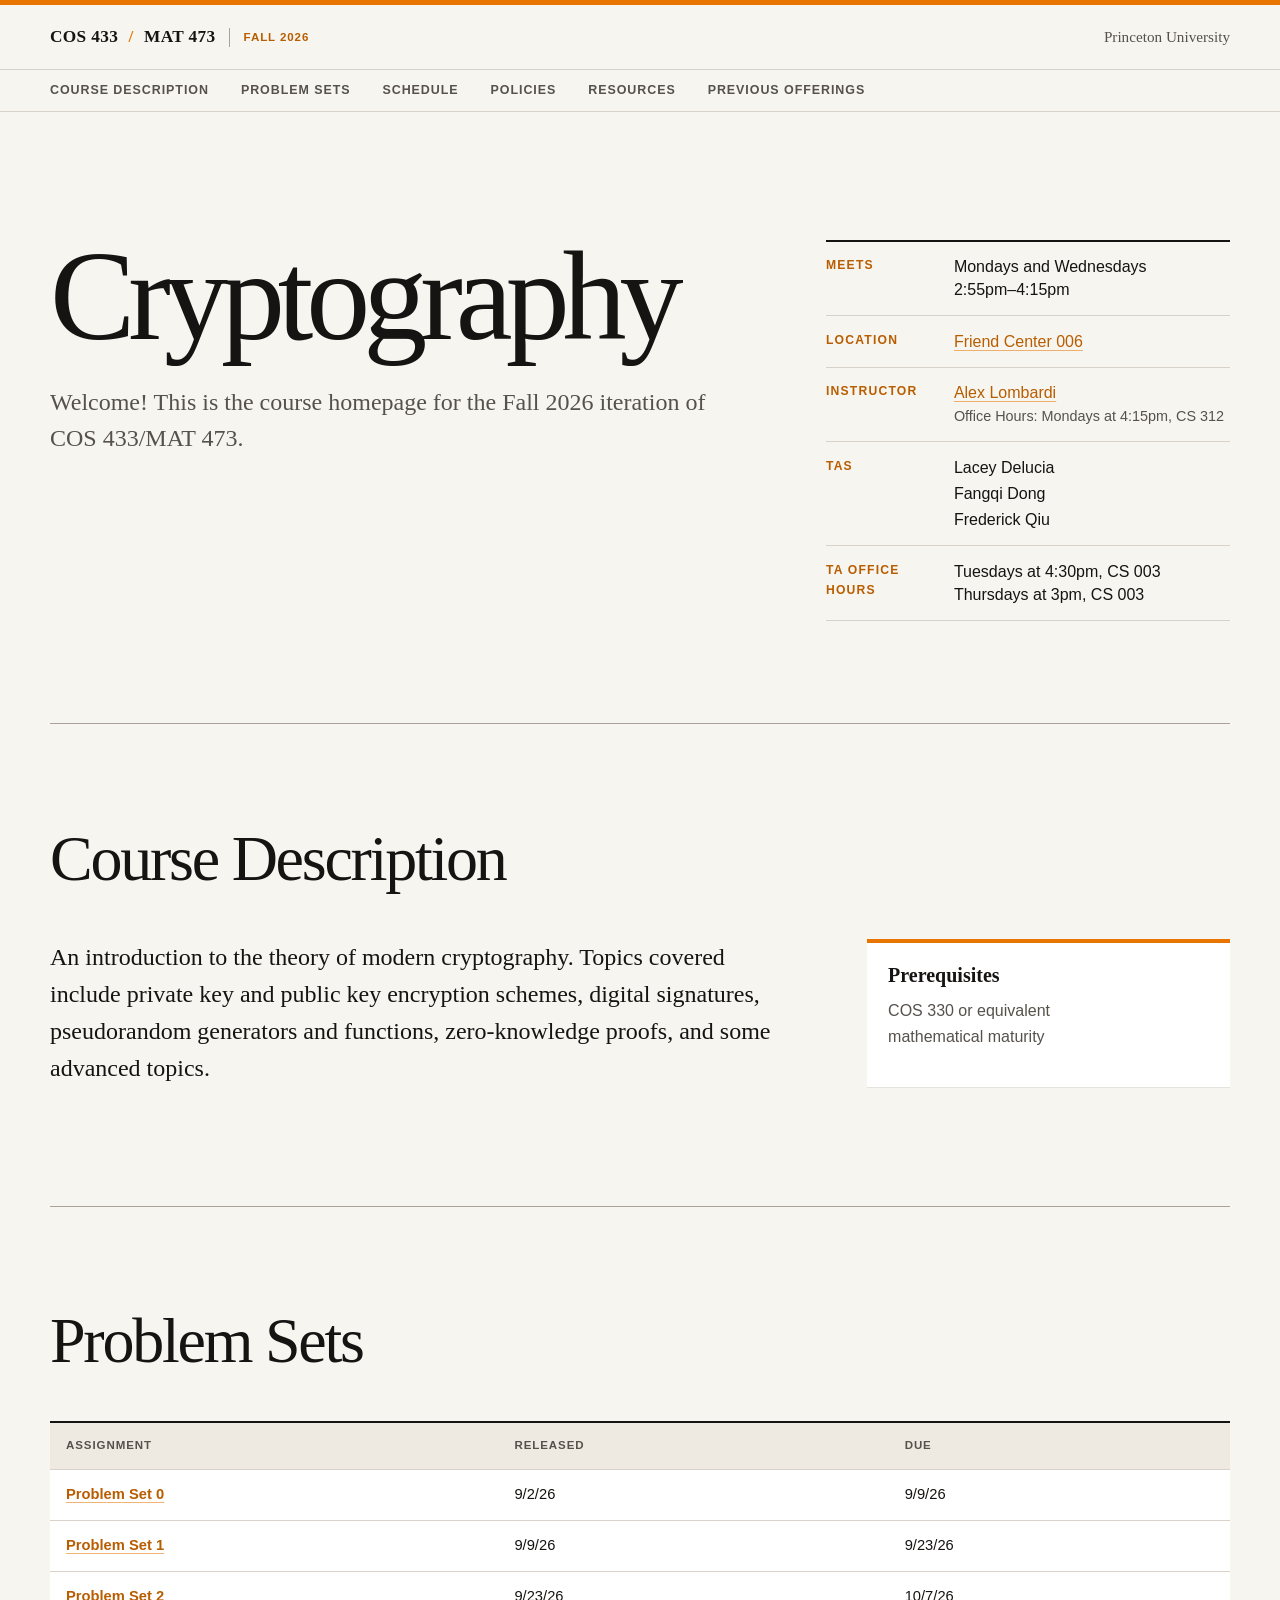
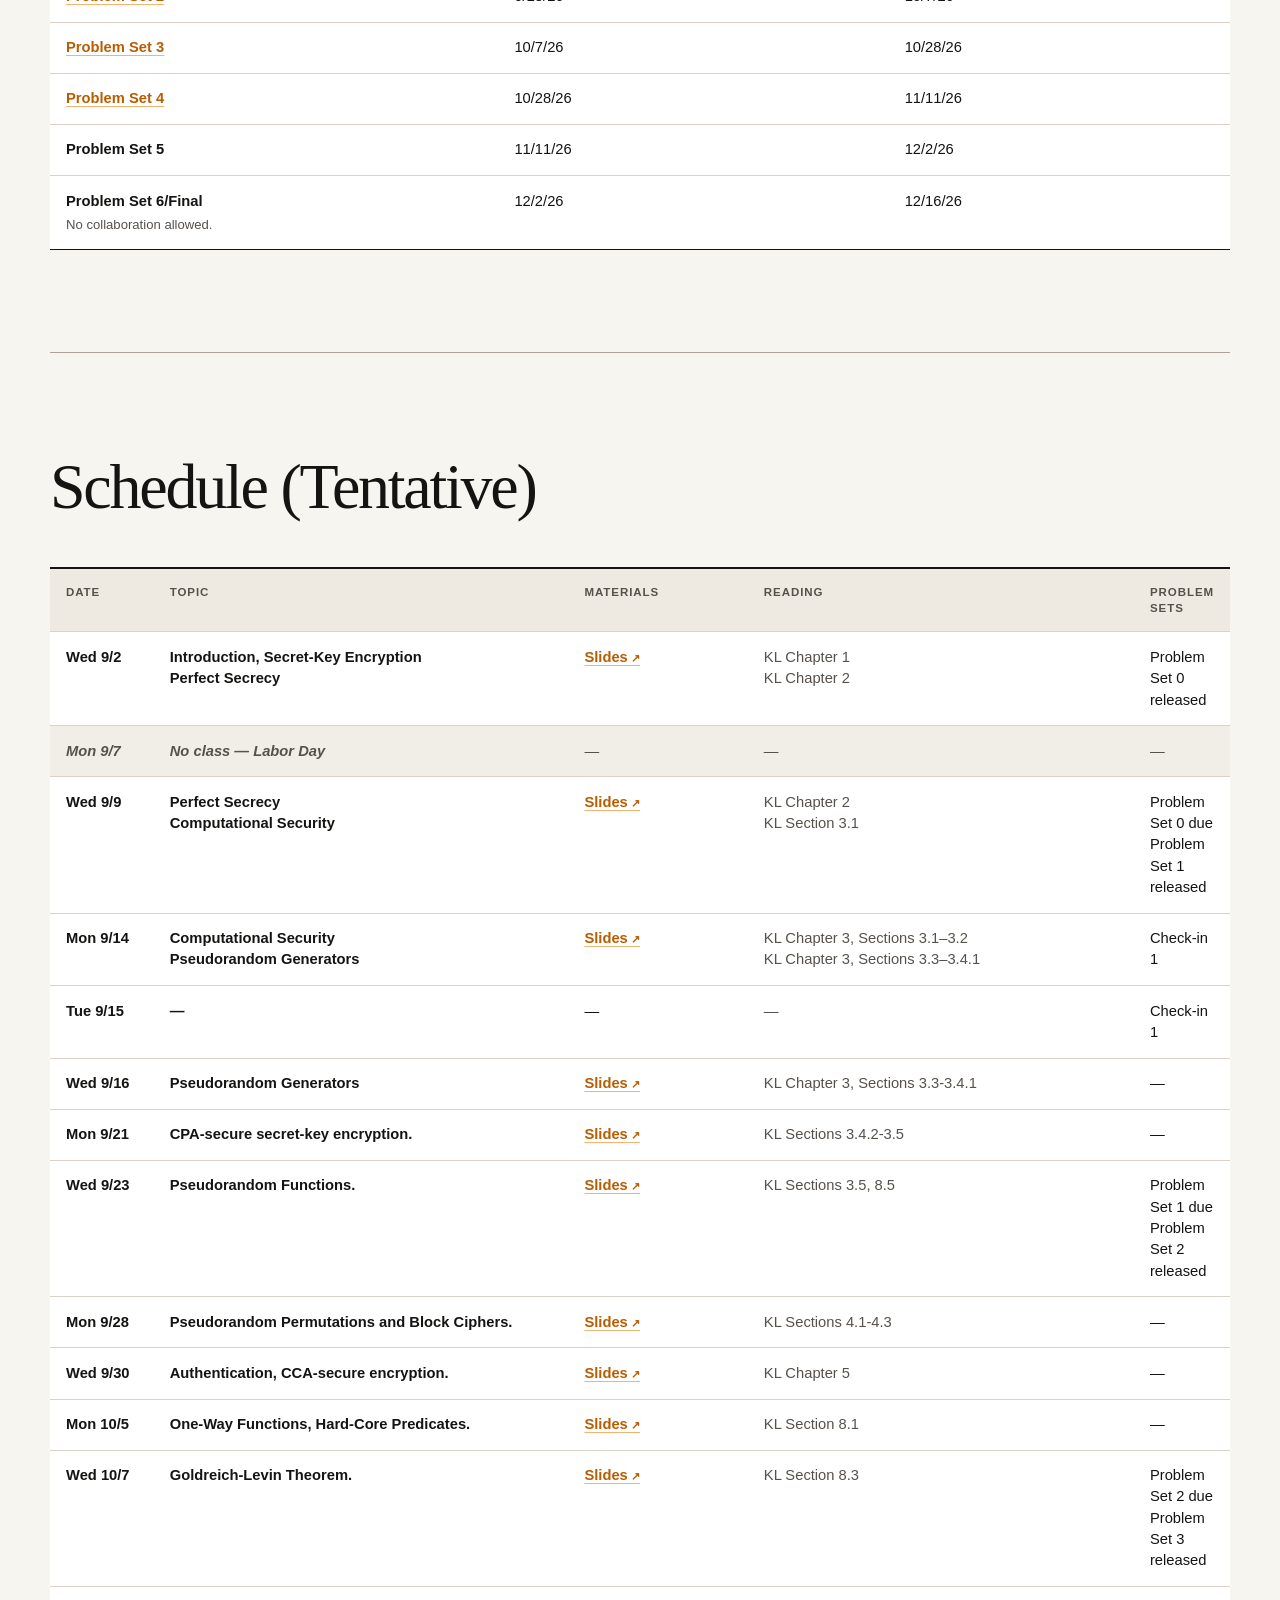
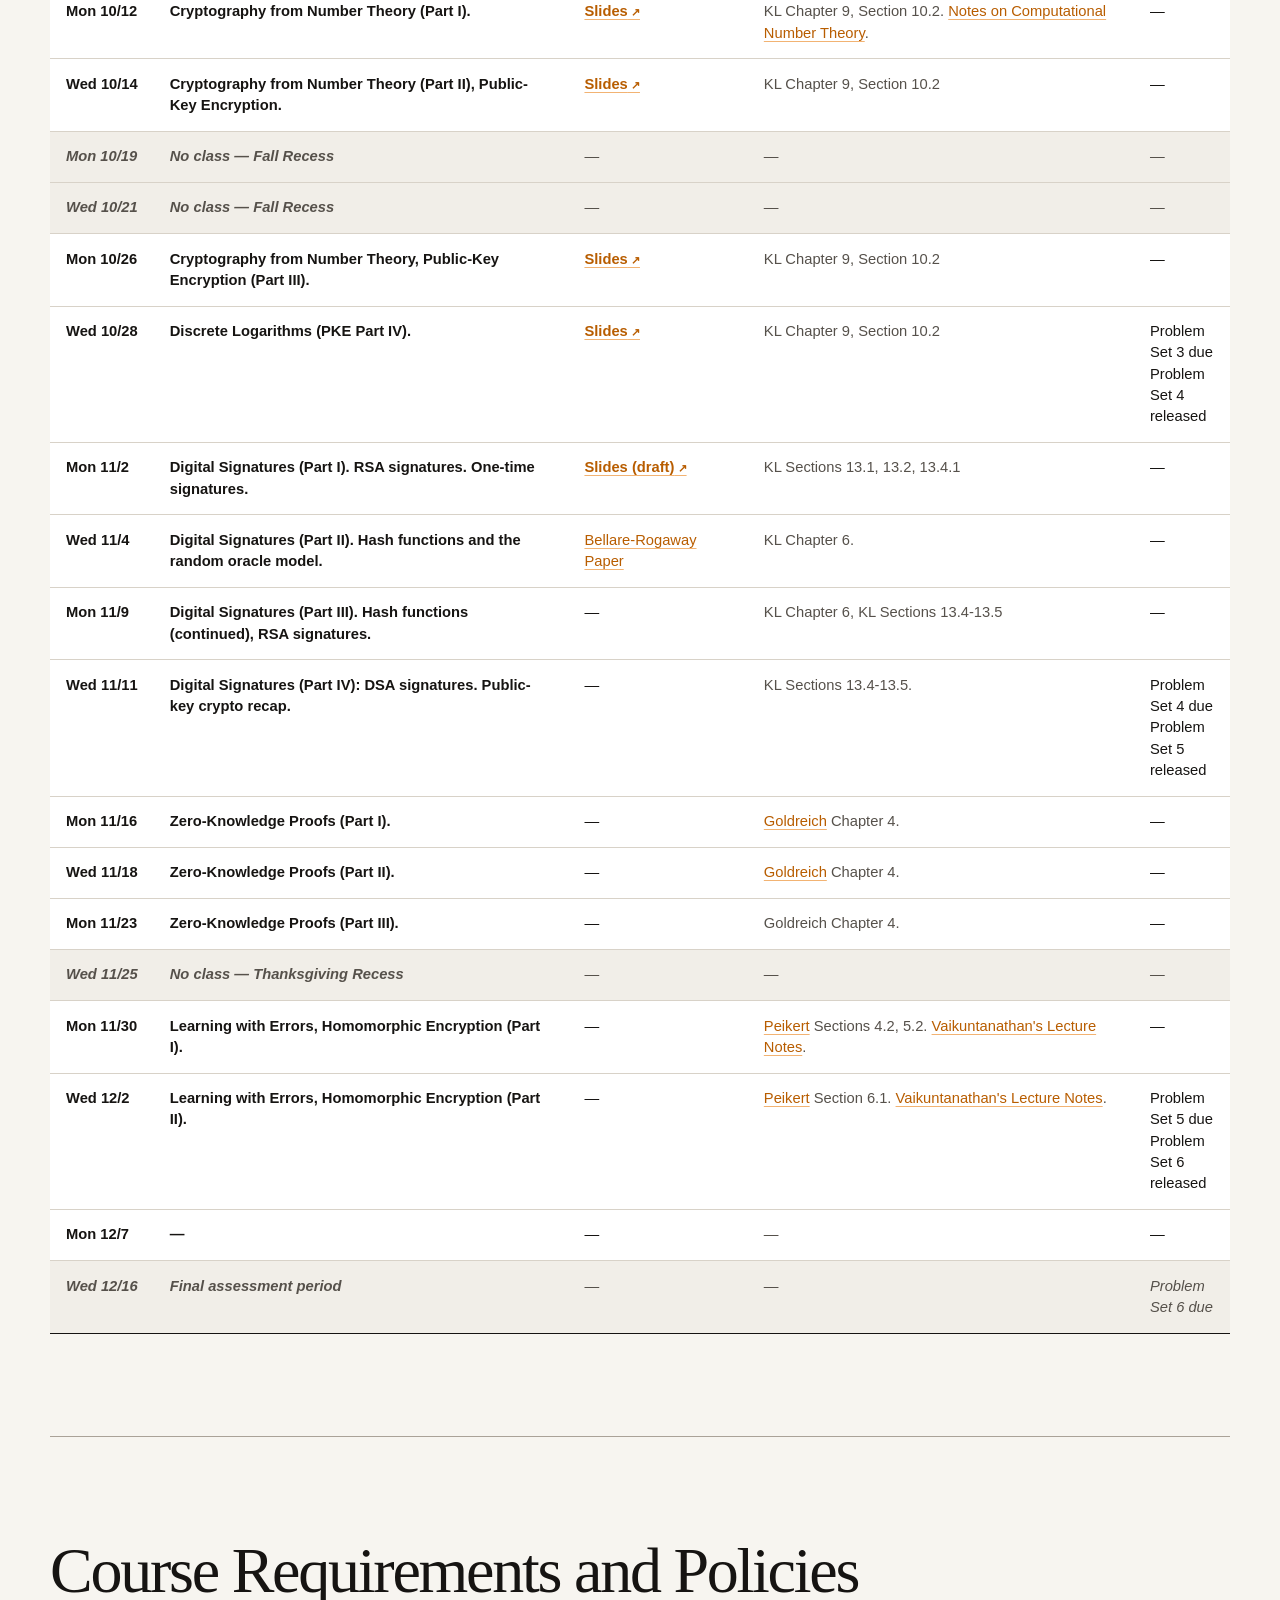
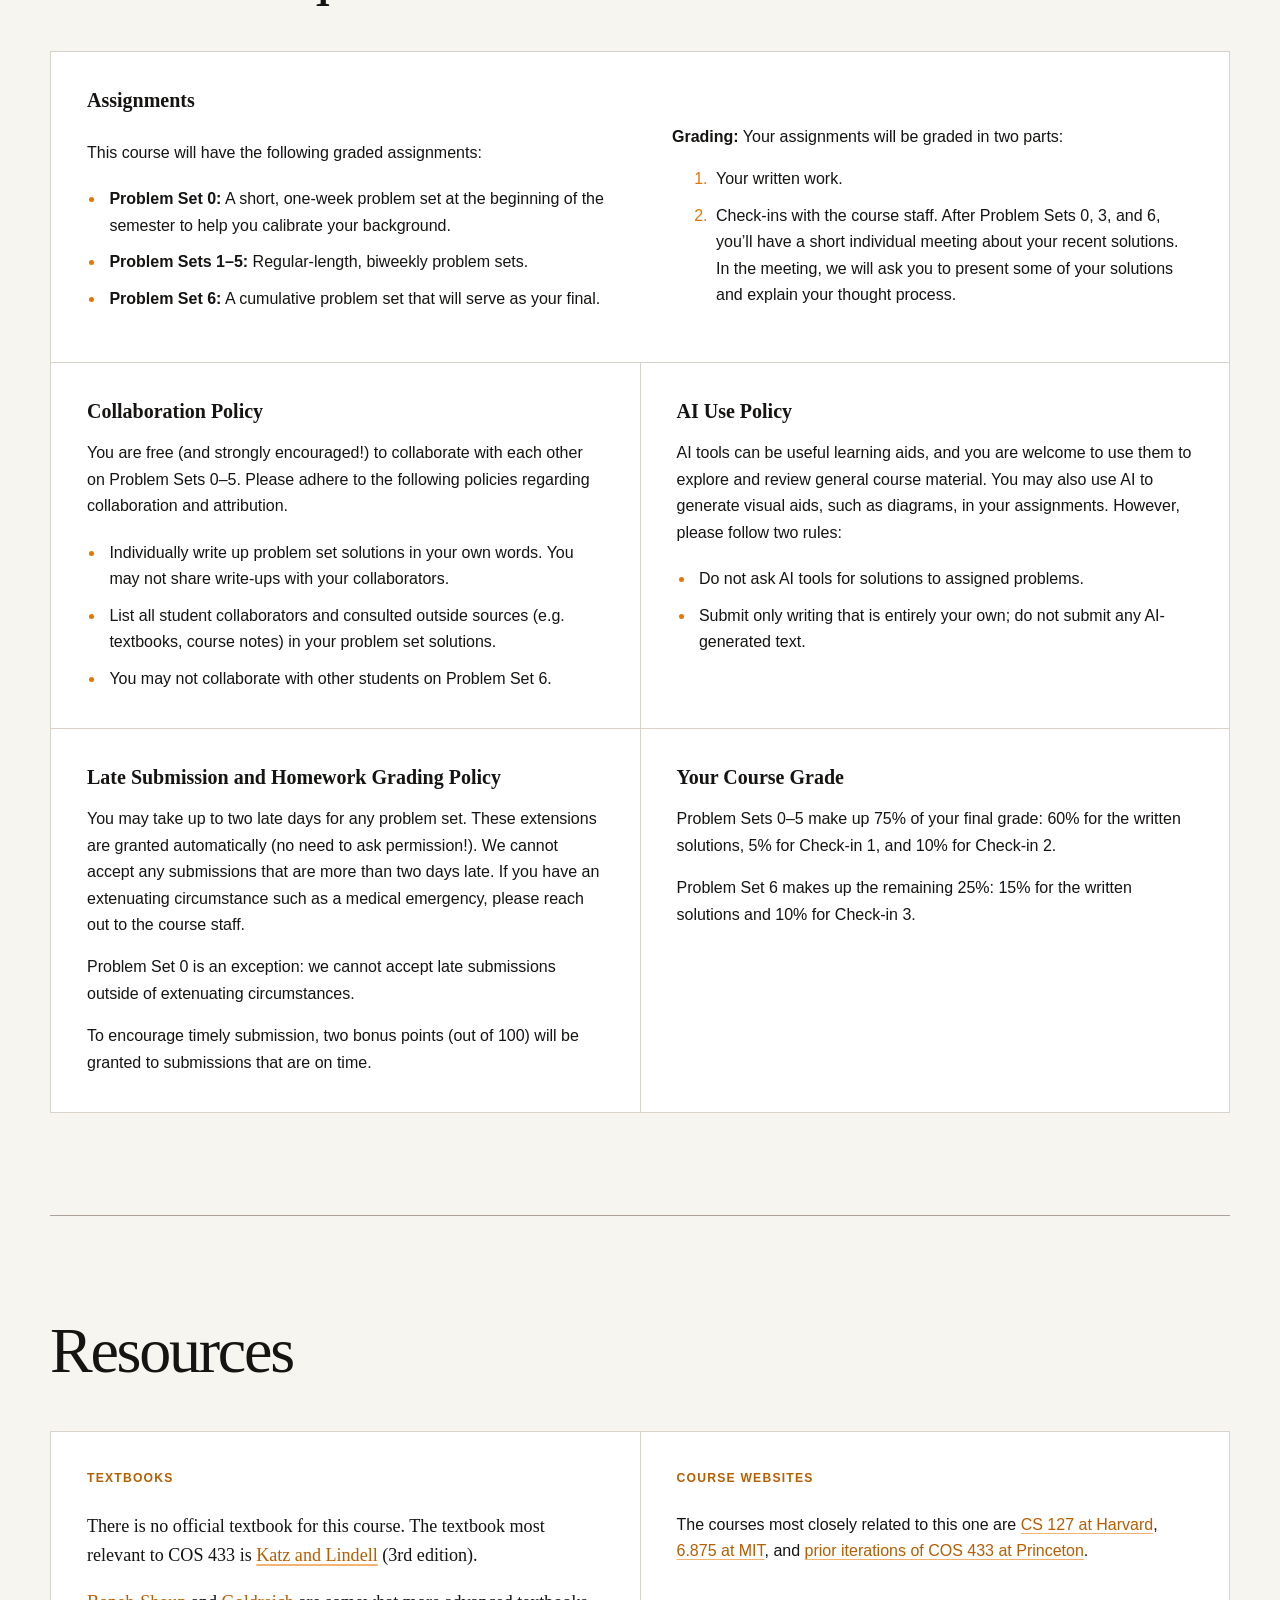
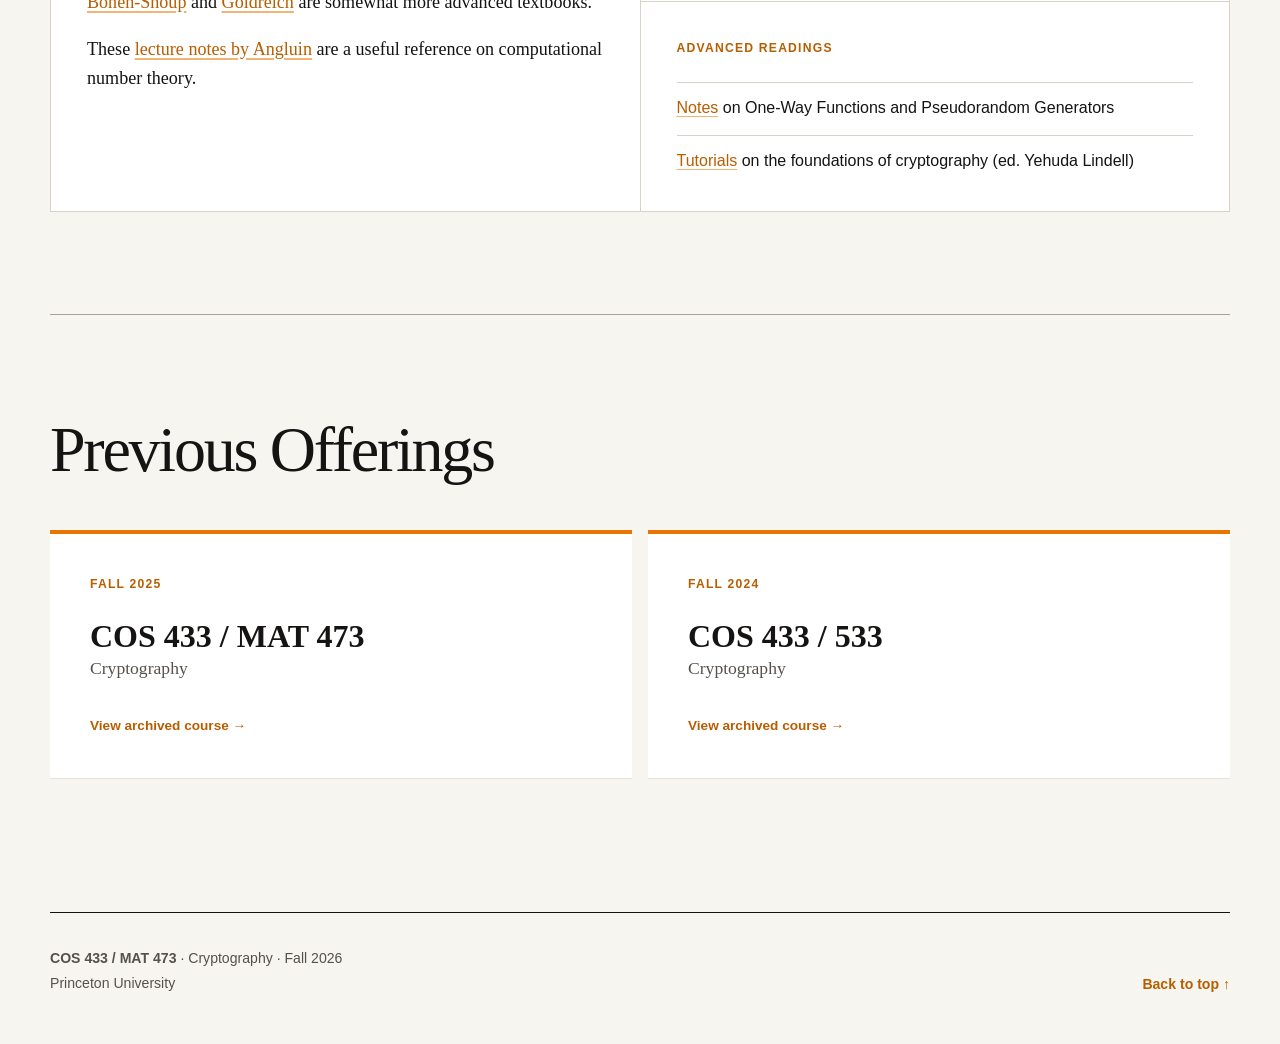
==== index.html @ aa64c353 "Publish Fall 2026 lecture 15 draft slides" ====
<!doctype html>
<html lang="en">
  <head>
    <meta charset="utf-8">
    <meta name="viewport" content="width=device-width, initial-scale=1">
    <meta name="description" content="COS 433 / MAT 473: Cryptography — Fall 2026 at Princeton University.">
    <meta name="theme-color" content="#e77500">
    <title>COS 433 / MAT 473: Cryptography — Fall 2026</title>
    <link rel="stylesheet" href="style.css">
  </head>
  <body>
    <a class="skip-link" href="#main-content">Skip to main content</a>

    <header class="site-header">
      <div class="header-rule" aria-hidden="true"></div>
      <div class="header-inner">
        <a class="course-mark" href="#top" aria-label="COS 433 / MAT 473 home">
          <span>COS 433</span>
          <span class="course-mark-divider" aria-hidden="true">/</span>
          <span>MAT 473</span>
          <span class="course-mark-term">Fall 2026</span>
        </a>
        <div class="header-meta">
          <span class="university">Princeton University</span>
        </div>
      </div>
      <nav class="site-nav" aria-label="Course navigation">
        <div class="nav-inner">
          <a href="#overview">Course Description</a>
          <a href="#problem-sets">Problem Sets</a>
          <a href="#schedule">Schedule</a>
          <a href="#policies">Policies</a>
          <a href="#resources">Resources</a>
          <a href="#previous-offerings">Previous Offerings</a>
        </div>
      </nav>
    </header>

    <main id="main-content">
      <section class="hero current-hero" id="top" aria-labelledby="course-title">
        <div class="hero-copy">
          <h1 id="course-title">Cryptography</h1>
          <p class="hero-intro">Welcome! This is the course homepage for the Fall 2026 iteration of COS 433/MAT 473.</p>
        </div>
        <dl class="course-facts">
          <div>
            <dt>Meets</dt>
            <dd>Mondays and Wednesdays<br>2:55pm–4:15pm</dd>
          </div>
          <div>
            <dt>Location</dt>
            <dd><a href="https://experience.arcgis.com/experience/366d5b2cddfb4aa990eb75f04aec8ade#widget_69=text:0616">Friend Center 006</a></dd>
          </div>
          <div>
            <dt>Instructor</dt>
            <dd><a href="https://sites.google.com/view/alex-lombardi/home">Alex Lombardi</a><br><span>Office Hours: Mondays at 4:15pm, CS 312</span></dd>
          </div>
          <div>
            <dt>TAs</dt>
            <dd>
              <ul class="staff-list">
                <li>Lacey Delucia</li>
                <li>Fangqi Dong</li>
                <li>Frederick Qiu</li>
              </ul>
            </dd>
          </div>
          <div>
            <dt>TA Office Hours</dt>
            <dd>Tuesdays at 4:30pm, CS 003<br>Thursdays at 3pm, CS 003</dd>
          </div>
        </dl>
      </section>

      <section class="section" id="overview" aria-labelledby="overview-title">
        <div class="section-heading">
          <h2 id="overview-title">Course Description</h2>
        </div>
        <div class="prose overview-grid">
          <div>
            <p>An introduction to the theory of modern cryptography. Topics covered include private key and public key encryption schemes, digital signatures, pseudorandom generators and functions, zero-knowledge proofs, and some advanced topics.</p>
          </div>
          <aside class="prerequisite">
            <h3>Prerequisites</h3>
            <p>COS 330 or equivalent mathematical maturity</p>
          </aside>
        </div>
      </section>

      <section class="section" id="problem-sets" aria-labelledby="problem-sets-title">
        <div class="section-heading">
          <h2 id="problem-sets-title">Problem Sets</h2>
        </div>
        <div class="table-wrap" tabindex="0" role="region" aria-label="Problem sets table">
          <table class="assignments-table">
            <thead>
              <tr>
                <th scope="col">Assignment</th>
                <th scope="col">Released</th>
                <th scope="col">Due</th>
              </tr>
            </thead>
            <tbody>
              <tr>
                <th scope="row"><a href="problem-sets/fall-2026/COS_433_Fall_2026_Problem_Set_0.pdf">Problem Set 0</a></th>
                <td><time datetime="2026-09-02">9/2/26</time></td>
                <td><time datetime="2026-09-09">9/9/26</time></td>
              </tr>
              <tr>
                <th scope="row"><a href="problem-sets/fall-2026/COS_433_Fall_2026_Problem_Set_1.pdf">Problem Set 1</a></th>
                <td><time datetime="2026-09-09">9/9/26</time></td>
                <td><time datetime="2026-09-23">9/23/26</time></td>
              </tr>
              <tr>
                <th scope="row"><a href="problem-sets/fall-2026/COS_433_Fall_2026_Problem_Set_2.pdf">Problem Set 2</a></th>
                <td><time datetime="2026-09-23">9/23/26</time></td>
                <td><time datetime="2026-10-07">10/7/26</time></td>
              </tr>
              <tr>
                <th scope="row"><a href="problem-sets/fall-2026/COS_433_Fall_2026_Problem_Set_3.pdf">Problem Set 3</a></th>
                <td><time datetime="2026-10-07">10/7/26</time></td>
                <td><time datetime="2026-10-28">10/28/26</time></td>
              </tr>
              <tr>
                <th scope="row"><a href="problem-sets/fall-2026/COS_433_Fall_2026_Problem_Set_4.pdf">Problem Set 4</a></th>
                <td><time datetime="2026-10-28">10/28/26</time></td>
                <td><time datetime="2026-11-11">11/11/26</time></td>
              </tr>
              <tr>
                <th scope="row">Problem Set 5</th>
                <td><time datetime="2026-11-11">11/11/26</time></td>
                <td><time datetime="2026-12-02">12/2/26</time></td>
              </tr>
              <tr>
                <th scope="row">Problem Set 6/Final <span class="table-note">No collaboration allowed.</span></th>
                <td><time datetime="2026-12-02">12/2/26</time></td>
                <td><time datetime="2026-12-16">12/16/26</time></td>
              </tr>
            </tbody>
          </table>
        </div>
      </section>

      <section class="section current-schedule hide-unreleased-slides" id="schedule" aria-labelledby="schedule-title">
        <div class="section-heading">
          <h2 id="schedule-title">Schedule (Tentative)</h2>
        </div>
        <p class="table-hint">Scroll horizontally to see all columns on smaller screens.</p>
        <div class="table-wrap" tabindex="0" role="region" aria-label="Fall 2026 course schedule table">
          <table class="schedule-table">
            <thead>
              <tr><th scope="col">Date</th><th scope="col">Topic</th><th scope="col">Materials</th><th scope="col">Reading</th><th scope="col">Problem Sets</th></tr>
            </thead>
            <tbody>
              <tr><th scope="row"><time datetime="2026-09-02">Wed 9/2</time></th><td>Introduction, Secret-Key Encryption<br>Perfect Secrecy</td><td><a class="material-link published-slide" href="slides/fall-2026/L01-final.pdf">Slides</a></td><td>KL Chapter 1<br>KL Chapter 2</td><td>Problem Set 0 released</td></tr>
              <tr class="no-class"><th scope="row"><time datetime="2026-09-07">Mon 9/7</time></th><td>No class — Labor Day</td><td>—</td><td>—</td><td>—</td></tr>
              <tr><th scope="row"><time datetime="2026-09-09">Wed 9/9</time></th><td>Perfect Secrecy<br>Computational Security</td><td><a class="material-link published-slide" href="slides/fall-2026/L02-final.pdf">Slides</a></td><td>KL Chapter 2<br>KL Section 3.1</td><td>Problem Set 0 due<br>Problem Set 1 released</td></tr>
              <tr><th scope="row"><time datetime="2026-09-14">Mon 9/14</time></th><td>Computational Security<br>Pseudorandom Generators</td><td><a class="material-link published-slide" href="slides/fall-2026/L03-final.pdf">Slides</a></td><td>KL Chapter 3, Sections 3.1–3.2<br>KL Chapter 3, Sections 3.3–3.4.1</td><td>Check-in 1</td></tr>
              <tr><th scope="row"><time datetime="2026-09-15">Tue 9/15</time></th><td>—</td><td>—</td><td>—</td><td>Check-in 1</td></tr>
              <tr><th scope="row"><time datetime="2026-09-16">Wed 9/16</time></th><td>Pseudorandom Generators</td><td><a class="material-link published-slide" href="slides/fall-2026/L04-final.pdf">Slides</a></td><td>KL Chapter 3, Sections 3.3-3.4.1</td><td>—</td></tr>
              <tr><th scope="row"><time datetime="2026-09-21">Mon 9/21</time></th><td>CPA-secure secret-key encryption.</td><td><a class="material-link published-slide" href="slides/fall-2026/L05-final.pdf">Slides</a></td><td>KL Sections 3.4.2-3.5</td><td>—</td></tr>
              <tr><th scope="row"><time datetime="2026-09-23">Wed 9/23</time></th><td>Pseudorandom Functions.</td><td><a class="material-link published-slide" href="slides/fall-2026/L06-final.pdf">Slides</a></td><td>KL Sections 3.5, 8.5</td><td>Problem Set 1 due<br>Problem Set 2 released</td></tr>
              <tr><th scope="row"><time datetime="2026-09-28">Mon 9/28</time></th><td>Pseudorandom Permutations and Block Ciphers.</td><td><a class="material-link published-slide" href="slides/fall-2026/L07-final.pdf">Slides</a></td><td>KL Sections 4.1-4.3</td><td>—</td></tr>
              <tr><th scope="row"><time datetime="2026-09-30">Wed 9/30</time></th><td>Authentication, CCA-secure encryption.</td><td><a class="material-link published-slide" href="slides/fall-2026/L08-final.pdf">Slides</a></td><td>KL Chapter 5</td><td>—</td></tr>
              <tr><th scope="row"><time datetime="2026-10-05">Mon 10/5</time></th><td>One-Way Functions, Hard-Core Predicates.</td><td><a class="material-link published-slide" href="slides/fall-2026/L09-final.pdf">Slides</a></td><td>KL Section 8.1</td><td>—</td></tr>
              <tr><th scope="row"><time datetime="2026-10-07">Wed 10/7</time></th><td>Goldreich-Levin Theorem.</td><td><a class="material-link published-slide" href="slides/fall-2026/L10-final.pdf">Slides</a></td><td>KL Section 8.3</td><td>Problem Set 2 due<br>Problem Set 3 released</td></tr>
              <tr><th scope="row"><time datetime="2026-10-12">Mon 10/12</time></th><td>Cryptography from Number Theory (Part I).</td><td><a class="material-link published-slide" href="slides/fall-2026/L11-final.pdf">Slides</a></td><td>KL Chapter 9, Section 10.2. <a href="https://people.csail.mit.edu/vinodv/6892-Fall2013/Angluin.pdf">Notes on Computational Number Theory</a>.</td><td>—</td></tr>
              <tr><th scope="row"><time datetime="2026-10-14">Wed 10/14</time></th><td>Cryptography from Number Theory (Part II), Public-Key Encryption.</td><td><a class="material-link published-slide" href="slides/fall-2026/L12-final.pdf">Slides</a></td><td>KL Chapter 9, Section 10.2</td><td>—</td></tr>
              <tr class="no-class"><th scope="row"><time datetime="2026-10-19">Mon 10/19</time></th><td>No class — Fall Recess</td><td>—</td><td>—</td><td>—</td></tr>
              <tr class="no-class"><th scope="row"><time datetime="2026-10-21">Wed 10/21</time></th><td>No class — Fall Recess</td><td>—</td><td>—</td><td>—</td></tr>
              <tr><th scope="row"><time datetime="2026-10-26">Mon 10/26</time></th><td>Cryptography from Number Theory, Public-Key Encryption (Part III).</td><td><a class="material-link published-slide" href="slides/fall-2026/L13-final.pdf">Slides</a></td><td>KL Chapter 9, Section 10.2</td><td>—</td></tr>
              <tr><th scope="row"><time datetime="2026-10-28">Wed 10/28</time></th><td>Discrete Logarithms (PKE Part IV).</td><td><a class="material-link published-slide" href="slides/fall-2026/L14-final.pdf">Slides</a></td><td>KL Chapter 9, Section 10.2</td><td>Problem Set 3 due<br>Problem Set 4 released</td></tr>
              <tr><th scope="row"><time datetime="2026-11-02">Mon 11/2</time></th><td>Digital Signatures (Part I). RSA signatures. One-time signatures.</td><td><a class="material-link" href="slides/fall-2026/L15-draft.pdf">(draft)</a></td><td>KL Sections 13.1, 13.2, 13.4.1</td><td>—</td></tr>
              <tr><th scope="row"><time datetime="2026-11-04">Wed 11/4</time></th><td>Digital Signatures (Part II). Hash functions and the random oracle model.</td><td><a href="https://cseweb.ucsd.edu/~mihir/papers/ro.pdf">Bellare-Rogaway Paper</a></td><td>KL Chapter 6.</td><td>—</td></tr>
              <tr><th scope="row"><time datetime="2026-11-09">Mon 11/9</time></th><td>Digital Signatures (Part III). Hash functions (continued), RSA signatures.</td><td><a class="material-link" href="slides/fall-2026/L17-final.pdf">(draft)</a></td><td>KL Chapter 6, KL Sections 13.4-13.5</td><td>—</td></tr>
              <tr><th scope="row"><time datetime="2026-11-11">Wed 11/11</time></th><td>Digital Signatures (Part IV): DSA signatures. Public-key crypto recap.</td><td><a class="material-link" href="slides/fall-2026/L18-final.pdf">(draft)</a></td><td>KL Sections 13.4-13.5.</td><td>Problem Set 4 due<br>Problem Set 5 released</td></tr>
              <tr><th scope="row"><time datetime="2026-11-16">Mon 11/16</time></th><td>Zero-Knowledge Proofs (Part I).</td><td><a class="material-link" href="slides/fall-2026/L19-final.pdf">(draft)</a></td><td><a href="https://www.wisdom.weizmann.ac.il/~oded/foc-drafts.html">Goldreich</a> Chapter 4.</td><td>—</td></tr>
              <tr><th scope="row"><time datetime="2026-11-18">Wed 11/18</time></th><td>Zero-Knowledge Proofs (Part II).</td><td><a class="material-link" href="slides/fall-2026/L20-final.pdf">(draft)</a></td><td><a href="https://www.wisdom.weizmann.ac.il/~oded/foc-drafts.html">Goldreich</a> Chapter 4.</td><td>—</td></tr>
              <tr><th scope="row"><time datetime="2026-11-23">Mon 11/23</time></th><td>Zero-Knowledge Proofs (Part III).</td><td><a class="material-link" href="slides/fall-2026/L21-final.pdf">(draft)</a></td><td>Goldreich Chapter 4.</td><td>—</td></tr>
              <tr class="no-class"><th scope="row"><time datetime="2026-11-25">Wed 11/25</time></th><td>No class — Thanksgiving Recess</td><td>—</td><td>—</td><td>—</td></tr>
              <tr><th scope="row"><time datetime="2026-11-30">Mon 11/30</time></th><td>Learning with Errors, Homomorphic Encryption (Part I).</td><td>—</td><td><a href="https://eprint.iacr.org/2015/939.pdf">Peikert</a> Sections 4.2, 5.2. <a href="https://advancedcrypto.github.io/Lecture1.pdf">Vaikuntanathan's Lecture Notes</a>.</td><td>—</td></tr>
              <tr><th scope="row"><time datetime="2026-12-02">Wed 12/2</time></th><td>Learning with Errors, Homomorphic Encryption (Part II).</td><td>—</td><td><a href="https://eprint.iacr.org/2015/939.pdf">Peikert</a> Section 6.1. <a href="https://advancedcrypto.github.io/Lecture4a.pdf">Vaikuntanathan's Lecture Notes</a>.</td><td>Problem Set 5 due<br>Problem Set 6 released</td></tr>
              <tr><th scope="row"><time datetime="2026-12-07">Mon 12/7</time></th><td>—</td><td>—</td><td>—</td><td>—</td></tr>
              <tr class="no-class"><th scope="row"><time datetime="2026-12-16">Wed 12/16</time></th><td>Final assessment period</td><td>—</td><td>—</td><td>Problem Set 6 due</td></tr>
            </tbody>
          </table>
        </div>
      </section>

      <section class="section" id="policies" aria-labelledby="policies-title">
        <div class="section-heading">
          <h2 id="policies-title">Course Requirements and Policies</h2>
        </div>
        <div class="policy-grid">
          <article class="policy-block policy-lead">
            <h3>Assignments</h3>
            <p>This course will have the following graded assignments:</p>
            <ul>
              <li><strong>Problem Set 0:</strong> A short, one-week problem set at the beginning of the semester to help you calibrate your background.</li>
              <li><strong>Problem Sets 1–5:</strong> Regular-length, biweekly problem sets.</li>
              <li><strong>Problem Set 6:</strong> A cumulative problem set that will serve as your final.</li>
            </ul>
            <p><strong>Grading:</strong> Your assignments will be graded in two parts:</p>
            <ol>
              <li>Your written work.</li>
              <li>Check-ins with the course staff. After Problem Sets 0, 3, and 6, you’ll have a short individual meeting about your recent solutions. In the meeting, we will ask you to present some of your solutions and explain your thought process.</li>
            </ol>
          </article>

          <article class="policy-block">
            <h3>Collaboration Policy</h3>
            <p>You are free (and strongly encouraged!) to collaborate with each other on Problem Sets 0–5. Please adhere to the following policies regarding collaboration and attribution.</p>
            <ul>
              <li>Individually write up problem set solutions in your own words. You may not share write-ups with your collaborators.</li>
              <li>List all student collaborators and consulted outside sources (e.g. textbooks, course notes) in your problem set solutions.</li>
              <li>You may not collaborate with other students on Problem Set 6.</li>
            </ul>
          </article>

          <article class="policy-block">
            <h3>AI Use Policy</h3>
            <p>AI tools can be useful learning aids, and you are welcome to use them to explore and review general course material. You may also use AI to generate visual aids, such as diagrams, in your assignments. However, please follow two rules:</p>
            <ul>
              <li>Do not ask AI tools for solutions to assigned problems.</li>
              <li>Submit only writing that is entirely your own; do not submit any AI-generated text.</li>
            </ul>
          </article>

          <article class="policy-block">
            <h3>Late Submission and Homework Grading Policy</h3>
            <p>You may take up to two late days for any problem set. These extensions are granted automatically (no need to ask permission!). We cannot accept any submissions that are more than two days late. If you have an extenuating circumstance such as a medical emergency, please reach out to the course staff.</p>
            <p>Problem Set 0 is an exception: we cannot accept late submissions outside of extenuating circumstances.</p>
            <p>To encourage timely submission, two bonus points (out of 100) will be granted to submissions that are on time.</p>
          </article>

          <article class="policy-block">
            <h3>Your Course Grade</h3>
            <p>Problem Sets 0–5 make up 75% of your final grade: 60% for the written solutions, 5% for Check-in 1, and 10% for Check-in 2.</p>
            <p>Problem Set 6 makes up the remaining 25%: 15% for the written solutions and 10% for Check-in 3.</p>
          </article>
        </div>
      </section>

      <section class="section" id="resources" aria-labelledby="resources-title">
        <div class="section-heading">
          <h2 id="resources-title">Resources</h2>
        </div>
        <div class="resources-grid">
          <article class="resource-block resource-primary">
            <p class="resource-label">Textbooks</p>
            <p>There is no official textbook for this course. The textbook most relevant to COS 433 is <a href="https://www.amazon.com/Introduction-Cryptography-Chapman-Network-Security/dp/0815354363?crid=26S3CMSML5BNW&amp;dib=eyJ2IjoiMSJ9.MkAYgjB3NdQPfsVznnhBB7H2rwZAd39FW0QY09JhkgXg32PTzg06QoyiJFtkW-ui.Piqp25gcq0TBzhizxxLYWNKhxDN2q-RNJmiVXj6zwCg&amp;dib_tag=se&amp;keywords=introduction+to+modern+cryptography+katz+lindell&amp;qid=1756949759&amp;s=books&amp;sprefix=introduction+to+modern+cryptography+katz+lindell%2Cstripbooks%2C89&amp;sr=1-1">Katz and Lindell</a> (3rd edition).</p>
            <p><a href="https://toc.cryptobook.us/">Boneh-Shoup</a> and <a href="https://www.wisdom.weizmann.ac.il/~oded/foc-book.html">Goldreich</a> are somewhat more advanced textbooks.</p>
            <p>These <a href="https://people.csail.mit.edu/vinodv/6892-Fall2013/Angluin.pdf">lecture notes by Angluin</a> are a useful reference on computational number theory.</p>
          </article>

          <article class="resource-block">
            <p class="resource-label">Course Websites</p>
            <p>The courses most closely related to this one are <a href="https://cs127.boazbarak.org/">CS 127 at Harvard</a>, <a href="http://mit6875.org/">6.875 at MIT</a>, and <a href="https://mzhandry.github.io/courses/2020-Fall-COS433/">prior iterations of COS 433 at Princeton</a>.</p>
          </article>

          <article class="resource-block">
            <p class="resource-label">Advanced Readings</p>
            <ul class="resource-list">
              <li><a href="https://drive.google.com/file/d/1I5aObjjX_0Zlpn97mNiALAsqbqVJDV7d/view?usp=drive_link">Notes</a> on One-Way Functions and Pseudorandom Generators</li>
              <li><a href="https://link.springer.com/book/10.1007/978-3-319-57048-8">Tutorials</a> on the foundations of cryptography (ed. Yehuda Lindell)</li>
            </ul>
          </article>
        </div>
      </section>

      <section class="section" id="previous-offerings" aria-labelledby="previous-title">
        <div class="section-heading">
          <h2 id="previous-title">Previous Offerings</h2>
        </div>
        <div class="offering-grid">
          <a class="offering-card" href="archive/fall-2025/">
            <span class="offering-term">Fall 2025</span>
            <strong>COS 433 / MAT 473</strong>
            <span>Cryptography</span>
            <span class="offering-action">View archived course <span aria-hidden="true">→</span></span>
          </a>
          <a class="offering-card" href="archive/fall-2024/">
            <span class="offering-term">Fall 2024</span>
            <strong>COS 433 / 533</strong>
            <span>Cryptography</span>
            <span class="offering-action">View archived course <span aria-hidden="true">→</span></span>
          </a>
        </div>
      </section>
    </main>

    <footer class="site-footer">
      <div>
        <p><strong>COS 433 / MAT 473</strong> · Cryptography · Fall 2026</p>
        <p>Princeton University</p>
      </div>
      <a href="#top">Back to top <span aria-hidden="true">↑</span></a>
    </footer>
  </body>
</html>
---- style.css ----
:root {
  --orange: #e77500;
  --orange-dark: #b85d00;
  --ink: #161412;
  --ink-soft: #56514b;
  --paper: #f7f5f0;
  --surface: #fff;
  --line: #d8d2c8;
  --line-dark: #aaa298;
  --serif: Georgia, "Times New Roman", serif;
  --sans: Inter, ui-sans-serif, -apple-system, BlinkMacSystemFont, "Segoe UI", sans-serif;
  --content-width: 1180px;
}

* {
  box-sizing: border-box;
}

html {
  scroll-behavior: smooth;
  scroll-padding-top: 9rem;
}

body {
  margin: 0;
  overflow-x: hidden;
  color: var(--ink);
  background: var(--paper);
  font-family: var(--sans);
  font-size: 1rem;
  line-height: 1.65;
  -webkit-font-smoothing: antialiased;
}

a {
  color: var(--orange-dark);
  text-decoration-color: color-mix(in srgb, var(--orange) 55%, transparent);
  text-decoration-thickness: 0.09em;
  text-underline-offset: 0.18em;
}

a:hover {
  color: var(--orange);
  text-decoration-color: currentColor;
}

a:focus-visible {
  outline: 3px solid color-mix(in srgb, var(--orange) 55%, white);
  outline-offset: 3px;
  border-radius: 2px;
}

.skip-link {
  position: fixed;
  z-index: 100;
  top: 0.75rem;
  left: 0.75rem;
  padding: 0.55rem 0.8rem;
  color: white;
  background: var(--ink);
  transform: translateY(-160%);
}

.skip-link:focus {
  transform: translateY(0);
}

.site-header {
  position: sticky;
  z-index: 20;
  top: 0;
  background: color-mix(in srgb, var(--paper) 94%, transparent);
  border-bottom: 1px solid var(--line);
  backdrop-filter: blur(10px);
}

.header-rule {
  height: 5px;
  background: var(--orange);
}

.header-inner,
.nav-inner,
.hero,
.section {
  width: min(calc(100% - 3rem), var(--content-width));
  margin-inline: auto;
}

.header-inner {
  display: flex;
  align-items: center;
  justify-content: space-between;
  min-height: 4rem;
  gap: 2rem;
}

.course-mark {
  display: inline-flex;
  gap: 0.65rem;
  align-items: center;
  color: var(--ink);
  font-family: var(--serif);
  font-size: 1.08rem;
  font-weight: 700;
  letter-spacing: 0.02em;
  text-decoration: none;
}

.course-mark-divider {
  color: var(--orange);
}

.course-mark-term {
  margin-left: 0.2rem;
  padding-left: 0.85rem;
  border-left: 1px solid var(--line-dark);
  color: var(--orange-dark);
  font-family: var(--sans);
  font-size: 0.72rem;
  font-weight: 800;
  letter-spacing: 0.08em;
  text-transform: uppercase;
}

.header-meta {
  display: flex;
  align-items: center;
  gap: 0.8rem;
  color: var(--ink-soft);
  white-space: nowrap;
}

.university {
  margin: 0;
  font-family: var(--serif);
  font-size: 0.95rem;
}

.header-semester {
  padding-left: 0.8rem;
  border-left: 1px solid var(--line-dark);
  color: var(--orange-dark);
  font-size: 0.76rem;
  font-weight: 800;
  letter-spacing: 0.08em;
  text-transform: uppercase;
}

.site-nav {
  border-top: 1px solid var(--line);
}

.nav-inner {
  display: flex;
  gap: 2rem;
  overflow-x: auto;
  scrollbar-width: none;
}

.nav-inner::-webkit-scrollbar {
  display: none;
}

.site-nav a {
  flex: none;
  padding: 0.6rem 0 0.65rem;
  color: var(--ink-soft);
  font-size: 0.78rem;
  font-weight: 750;
  letter-spacing: 0.075em;
  text-decoration: none;
  text-transform: uppercase;
}

.site-nav a:hover {
  color: var(--orange-dark);
}

.hero {
  display: grid;
  grid-template-columns: minmax(0, 1.25fr) minmax(20rem, 0.75fr);
  gap: clamp(3rem, 8vw, 8rem);
  padding-block: clamp(4.5rem, 10vw, 8rem) clamp(4rem, 8vw, 7rem);
}

.eyebrow,
dt {
  color: var(--orange-dark);
  font-size: 0.76rem;
  font-weight: 800;
  letter-spacing: 0.1em;
  text-transform: uppercase;
}

.eyebrow {
  margin: 0 0 1rem;
}

h1,
h2,
h3,
p {
  text-wrap: pretty;
}

h1,
h2,
h3 {
  font-family: var(--serif);
}

h1 {
  max-width: 8ch;
  margin: 0;
  font-size: clamp(4.3rem, 10vw, 8rem);
  font-weight: 500;
  letter-spacing: -0.055em;
  line-height: 0.88;
}

.hero-intro {
  max-width: 43rem;
  margin: 2rem 0 0;
  color: var(--ink-soft);
  font-family: var(--serif);
  font-size: clamp(1.2rem, 2vw, 1.5rem);
  line-height: 1.5;
}

.archive-notice {
  display: inline-block;
  margin: 0 0 1.4rem;
  padding: 0.35rem 0.65rem;
  color: var(--ink-soft);
  background: #eeeae2;
  border-left: 3px solid var(--orange);
  font-size: 0.8rem;
  font-weight: 700;
  letter-spacing: 0.035em;
}

.current-status {
  align-self: end;
  padding: 1.5rem;
  background: var(--surface);
  border-top: 4px solid var(--orange);
  box-shadow: 0 1px 0 rgba(22, 20, 18, 0.08);
}

.current-status p:last-child {
  margin-bottom: 0;
  color: var(--ink-soft);
  font-family: var(--serif);
  font-size: 1.15rem;
}

.coming-soon {
  max-width: 52rem;
  padding: clamp(1.5rem, 3vw, 2.25rem);
  background: var(--surface);
  border-left: 4px solid var(--orange);
  font-family: var(--serif);
  font-size: clamp(1.15rem, 2vw, 1.4rem);
}

.coming-soon p {
  margin: 0;
}

.offering-grid {
  display: grid;
  grid-template-columns: repeat(2, minmax(0, 1fr));
  gap: 1rem;
}

.offering-card {
  display: flex;
  flex-direction: column;
  min-height: 15rem;
  padding: clamp(1.5rem, 4vw, 2.5rem);
  color: var(--ink);
  background: var(--surface);
  border-top: 4px solid var(--orange);
  text-decoration: none;
  box-shadow: 0 1px 0 rgba(22, 20, 18, 0.08);
  transition: transform 160ms ease, box-shadow 160ms ease;
}

.offering-card:hover {
  color: var(--ink);
  transform: translateY(-2px);
  box-shadow: 0 8px 24px rgba(22, 20, 18, 0.08);
}

.offering-term {
  margin-bottom: 1.5rem;
  color: var(--orange-dark);
  font-size: 0.76rem;
  font-weight: 800;
  letter-spacing: 0.1em;
  text-transform: uppercase;
}

.offering-card strong {
  font-family: var(--serif);
  font-size: clamp(1.45rem, 3vw, 2rem);
  line-height: 1.15;
}

.offering-card > span:not(.offering-term):not(.offering-action) {
  color: var(--ink-soft);
  font-family: var(--serif);
  font-size: 1.1rem;
}

.offering-action {
  margin-top: auto;
  padding-top: 2rem;
  color: var(--orange-dark);
  font-size: 0.85rem;
  font-weight: 750;
}

.course-facts {
  align-self: end;
  margin: 0;
  border-top: 2px solid var(--ink);
}

.course-facts > div {
  display: grid;
  grid-template-columns: 7rem 1fr;
  gap: 1rem;
  padding: 0.85rem 0;
  border-bottom: 1px solid var(--line);
}

.course-facts dt,
.course-facts dd {
  margin: 0;
}

.course-facts dd {
  line-height: 1.45;
}

.course-facts dd span {
  color: var(--ink-soft);
  font-size: 0.9rem;
}

.staff-list {
  display: grid;
  gap: 0.2rem;
  margin: 0;
  padding: 0;
  list-style: none;
}

.section {
  padding-block: clamp(4rem, 8vw, 7rem);
  border-top: 1px solid var(--line-dark);
}

.section-heading {
  margin-bottom: 3rem;
}

h2 {
  margin: 0;
  font-size: clamp(2.45rem, 5vw, 4.4rem);
  font-weight: 500;
  letter-spacing: -0.035em;
  line-height: 1;
}

h3 {
  margin: 0 0 0.65rem;
  font-size: 1.25rem;
  line-height: 1.25;
}

.prose p {
  margin: 0 0 1rem;
}

.overview-grid {
  display: grid;
  grid-template-columns: minmax(0, 1.6fr) minmax(16rem, 0.8fr);
  gap: clamp(2rem, 7vw, 7rem);
}

.overview-grid > div > p {
  max-width: 48rem;
  font-family: var(--serif);
  font-size: clamp(1.2rem, 2vw, 1.5rem);
  line-height: 1.55;
}

.prerequisite {
  align-self: start;
  padding: 1.25rem 1.35rem;
  background: var(--surface);
  border-top: 4px solid var(--orange);
  box-shadow: 0 1px 0 rgba(22, 20, 18, 0.08);
}

.prerequisite p {
  color: var(--ink-soft);
}

.policy-grid {
  display: grid;
  grid-template-columns: repeat(2, minmax(0, 1fr));
  gap: 1px;
  background: var(--line);
  border: 1px solid var(--line);
}

.policy-block {
  padding: clamp(1.5rem, 3vw, 2.25rem);
  background: var(--surface);
}

.policy-block p:last-child,
.policy-block ul:last-child {
  margin-bottom: 0;
}

.policy-lead {
  grid-column: 1 / -1;
  columns: 2;
  column-gap: 4rem;
}

.policy-lead h3 {
  column-span: all;
}

.policy-block ul {
  margin: 1.25rem 0 0;
  padding-left: 1.15rem;
}

.policy-block li {
  margin-top: 0.65rem;
  padding-left: 0.25rem;
}

.policy-block li::marker {
  color: var(--orange);
}

.table-wrap {
  max-width: 100%;
  overflow-x: auto;
  border-top: 2px solid var(--ink);
  border-bottom: 1px solid var(--ink);
  outline: none;
}

.table-wrap:focus-visible {
  outline: 3px solid color-mix(in srgb, var(--orange) 55%, white);
  outline-offset: 4px;
}

table {
  width: 100%;
  border-collapse: collapse;
  background: var(--surface);
  font-size: 0.92rem;
  line-height: 1.45;
}

th,
td {
  padding: 0.9rem 1rem;
  text-align: left;
  vertical-align: top;
  border-bottom: 1px solid var(--line);
}

thead th {
  color: var(--ink-soft);
  background: #eeeae2;
  font-size: 0.72rem;
  font-weight: 800;
  letter-spacing: 0.08em;
  text-transform: uppercase;
}

tbody tr:last-child > * {
  border-bottom: 0;
}

tbody tr:hover > * {
  background: #fffbf4;
}

tbody th {
  font-weight: 750;
}

.assignments-table {
  min-width: 700px;
}

.assignments-table th:first-child {
  width: 38%;
}

.assignments-table td:nth-child(2),
.assignments-table td:nth-child(3) {
  white-space: nowrap;
}

.table-note {
  display: block;
  margin-top: 0.2rem;
  color: var(--ink-soft);
  font-size: 0.82rem;
  font-weight: 450;
}

.availability {
  color: var(--ink-soft);
  font-style: italic;
}

.material-link {
  display: inline-block;
  font-weight: 700;
  white-space: nowrap;
}

.material-link::after {
  content: " ↗";
  font-size: 0.78em;
  text-decoration: none;
}

.current-schedule .material-link::before {
  content: "Slides ";
}

.current-schedule .published-slide::before {
  content: none;
}

.hide-unreleased-slides .material-link[href^="slides/fall-2026/"]:not([href$="L01-final.pdf"]):not([href$="L02-final.pdf"]):not([href$="L03-final.pdf"]):not([href$="L04-final.pdf"]):not([href$="L05-final.pdf"]):not([href$="L06-final.pdf"]):not([href$="L07-final.pdf"]):not([href$="L08-final.pdf"]):not([href$="L09-final.pdf"]):not([href$="L10-final.pdf"]):not([href$="L11-final.pdf"]):not([href$="L12-final.pdf"]):not([href$="L13-final.pdf"]):not([href$="L14-final.pdf"]):not([href$="L15-draft.pdf"]) {
  display: none;
}

.hide-unreleased-slides td:has(> .material-link[href^="slides/fall-2026/"]:not([href$="L01-final.pdf"]):not([href$="L02-final.pdf"]):not([href$="L03-final.pdf"]):not([href$="L04-final.pdf"]):not([href$="L05-final.pdf"]):not([href$="L06-final.pdf"]):not([href$="L07-final.pdf"]):not([href$="L08-final.pdf"]):not([href$="L09-final.pdf"]):not([href$="L10-final.pdf"]):not([href$="L11-final.pdf"]):not([href$="L12-final.pdf"]):not([href$="L13-final.pdf"]):not([href$="L14-final.pdf"]):not([href$="L15-draft.pdf"]))::after {
  content: "—";
}

.schedule-section {
  width: min(calc(100% - 3rem), 1320px);
}

.schedule-table {
  min-width: 940px;
}

.schedule-table th:first-child {
  width: 7%;
  min-width: 5rem;
  white-space: nowrap;
}

.schedule-table td:nth-child(2) {
  width: 40%;
  font-weight: 600;
}

.schedule-table td:nth-child(3) {
  width: 16%;
}

.schedule-table td:nth-child(4) {
  width: 37%;
  color: var(--ink-soft);
}

.schedule-table .no-class > * {
  color: var(--ink-soft);
  background: #f1eee8;
  font-style: italic;
}

.calendar-table th:first-child {
  width: 9rem;
  white-space: nowrap;
}

.calendar-table tbody td {
  color: var(--ink-soft);
}

.calendar-table .no-class > * {
  color: var(--ink-soft);
  background: #f1eee8;
  font-style: italic;
}

.table-hint {
  display: none;
  margin: -1.5rem 0 1rem;
  color: var(--ink-soft);
  font-size: 0.82rem;
}

.resources-grid {
  display: grid;
  grid-template-columns: repeat(2, minmax(0, 1fr));
  gap: 1px;
  background: var(--line);
  border: 1px solid var(--line);
}

.resource-block {
  padding: clamp(1.5rem, 3vw, 2.25rem);
  background: var(--surface);
}

.resource-primary {
  grid-row: span 2;
}

.resource-label {
  margin: 0 0 1.5rem;
  color: var(--orange-dark);
  font-size: 0.76rem;
  font-weight: 800;
  letter-spacing: 0.1em;
  text-transform: uppercase;
}

.resource-primary > p:not(.resource-label) {
  font-family: var(--serif);
  font-size: 1.13rem;
  line-height: 1.6;
}

.resource-block p:last-child,
.resource-list:last-child {
  margin-bottom: 0;
}

.resource-list {
  margin: 0;
  padding: 0;
  list-style: none;
}

.resource-list li {
  padding: 0.8rem 0;
  border-top: 1px solid var(--line);
}

.resource-list li:last-child {
  padding-bottom: 0;
}

.site-footer {
  display: flex;
  align-items: end;
  justify-content: space-between;
  width: min(calc(100% - 3rem), var(--content-width));
  margin: 2rem auto 0;
  padding: 2rem 0 3rem;
  border-top: 1px solid var(--ink);
  color: var(--ink-soft);
  font-size: 0.88rem;
}

.site-footer p {
  margin: 0.1rem 0;
}

.site-footer a {
  font-weight: 750;
  text-decoration: none;
}

@media (max-width: 780px) {
  html {
    scroll-padding-top: 8rem;
  }

  .header-inner,
  .nav-inner,
  .hero,
  .section,
  .schedule-section,
  .site-footer {
    width: min(calc(100% - 2rem), var(--content-width));
  }

  .university {
    display: none;
  }

  .nav-inner {
    gap: 1.35rem;
  }

  .hero {
    grid-template-columns: 1fr;
    gap: 3rem;
    padding-top: 4rem;
  }

  h1 {
    font-size: clamp(3.25rem, 15.5vw, 5.5rem);
  }

  .overview-grid {
    grid-template-columns: 1fr;
  }

  .policy-grid,
  .resources-grid {
    grid-template-columns: 1fr;
  }

  .policy-lead,
  .resource-primary {
    grid-column: auto;
    grid-row: auto;
  }

  .policy-lead {
    columns: auto;
  }

  .table-hint {
    display: block;
  }
}

@media (max-width: 480px) {
  .course-facts > div {
    grid-template-columns: 1fr;
    gap: 0.2rem;
  }

  .offering-grid {
    grid-template-columns: 1fr;
  }

  .site-footer {
    display: block;
  }

  .site-footer > a {
    display: inline-block;
    margin-top: 1rem;
  }
}

@media print {
  .site-header,
  .skip-link,
  .site-footer {
    display: none;
  }

  body {
    background: white;
    font-size: 10pt;
  }

  .hero,
  .section,
  .schedule-section {
    width: 100%;
    padding-block: 1.5rem;
  }

  .hero {
    grid-template-columns: 1fr 1fr;
  }

  h1 {
    font-size: 48pt;
  }

  .table-wrap {
    overflow: visible;
  }

  .schedule-table,
  .assignments-table {
    min-width: 0;
  }

  a {
    color: inherit;
  }
}

@media (prefers-reduced-motion: reduce) {
  html {
    scroll-behavior: auto;
  }
}
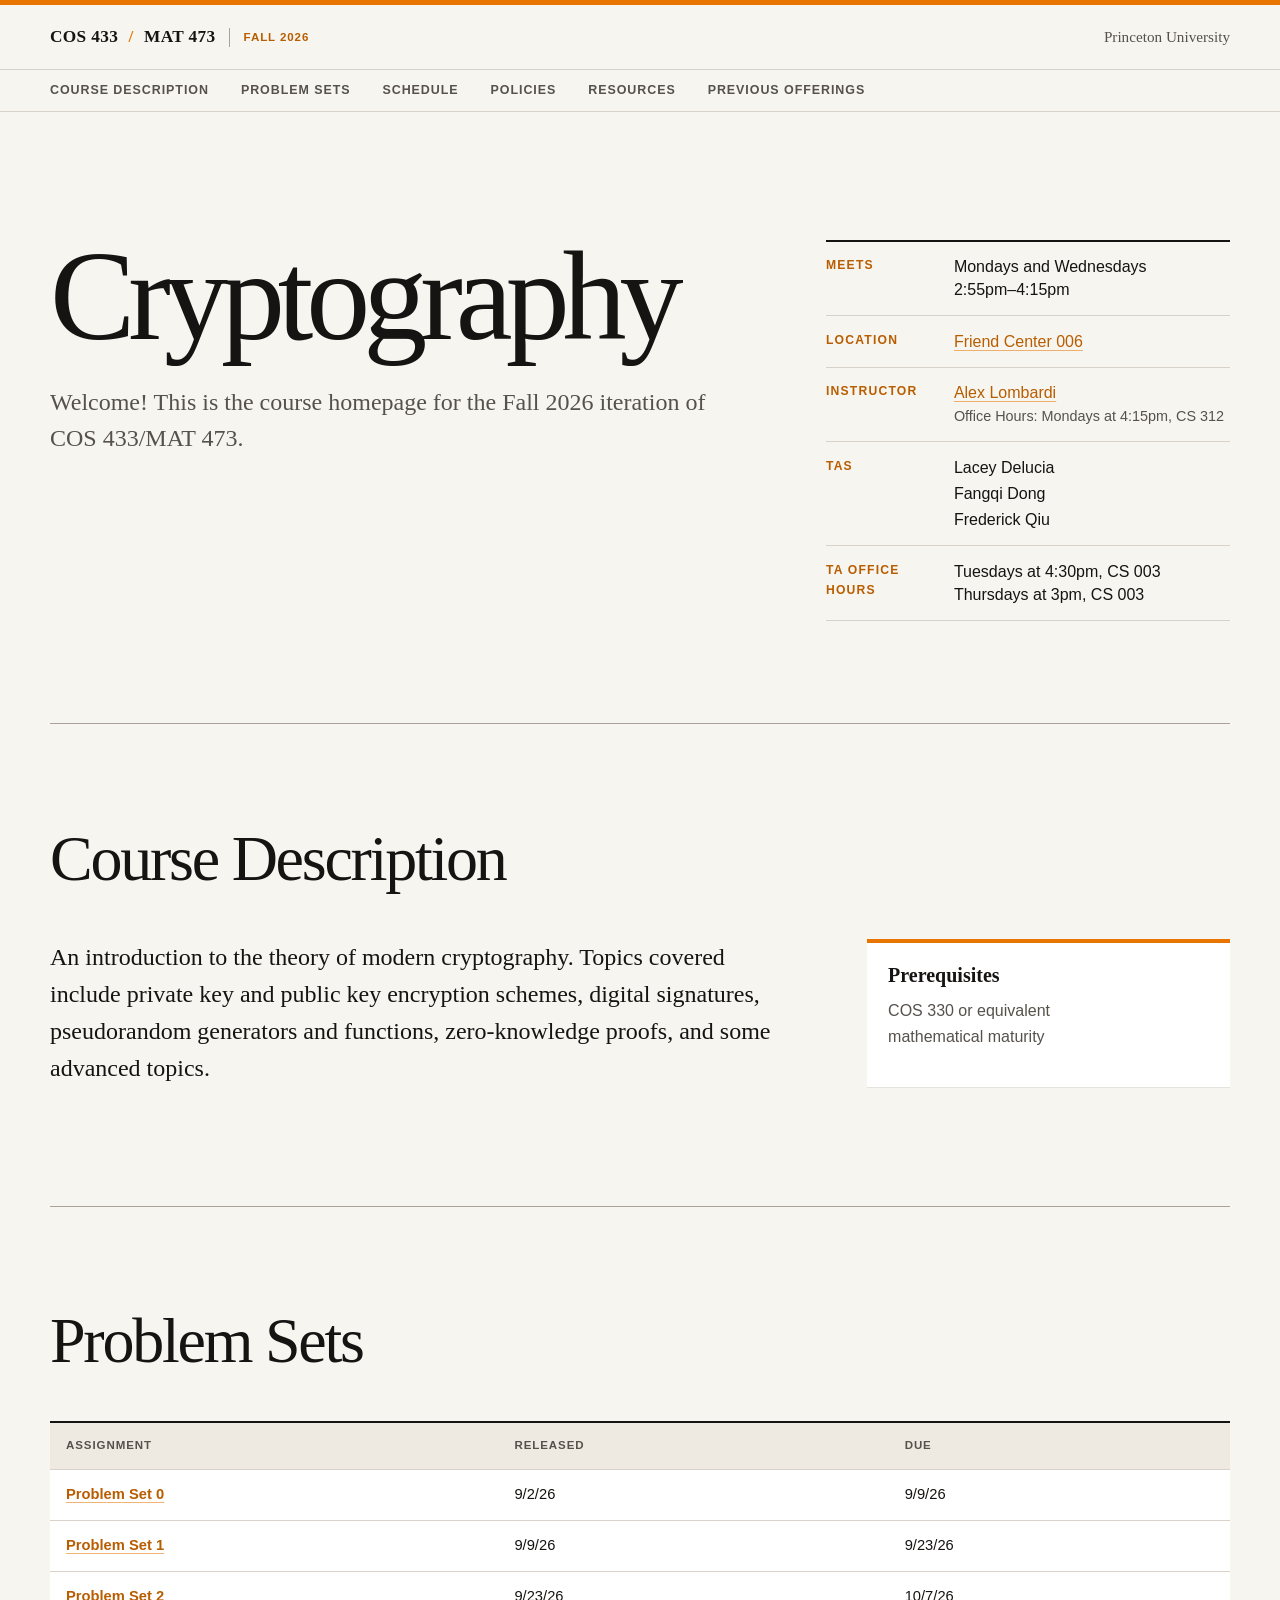
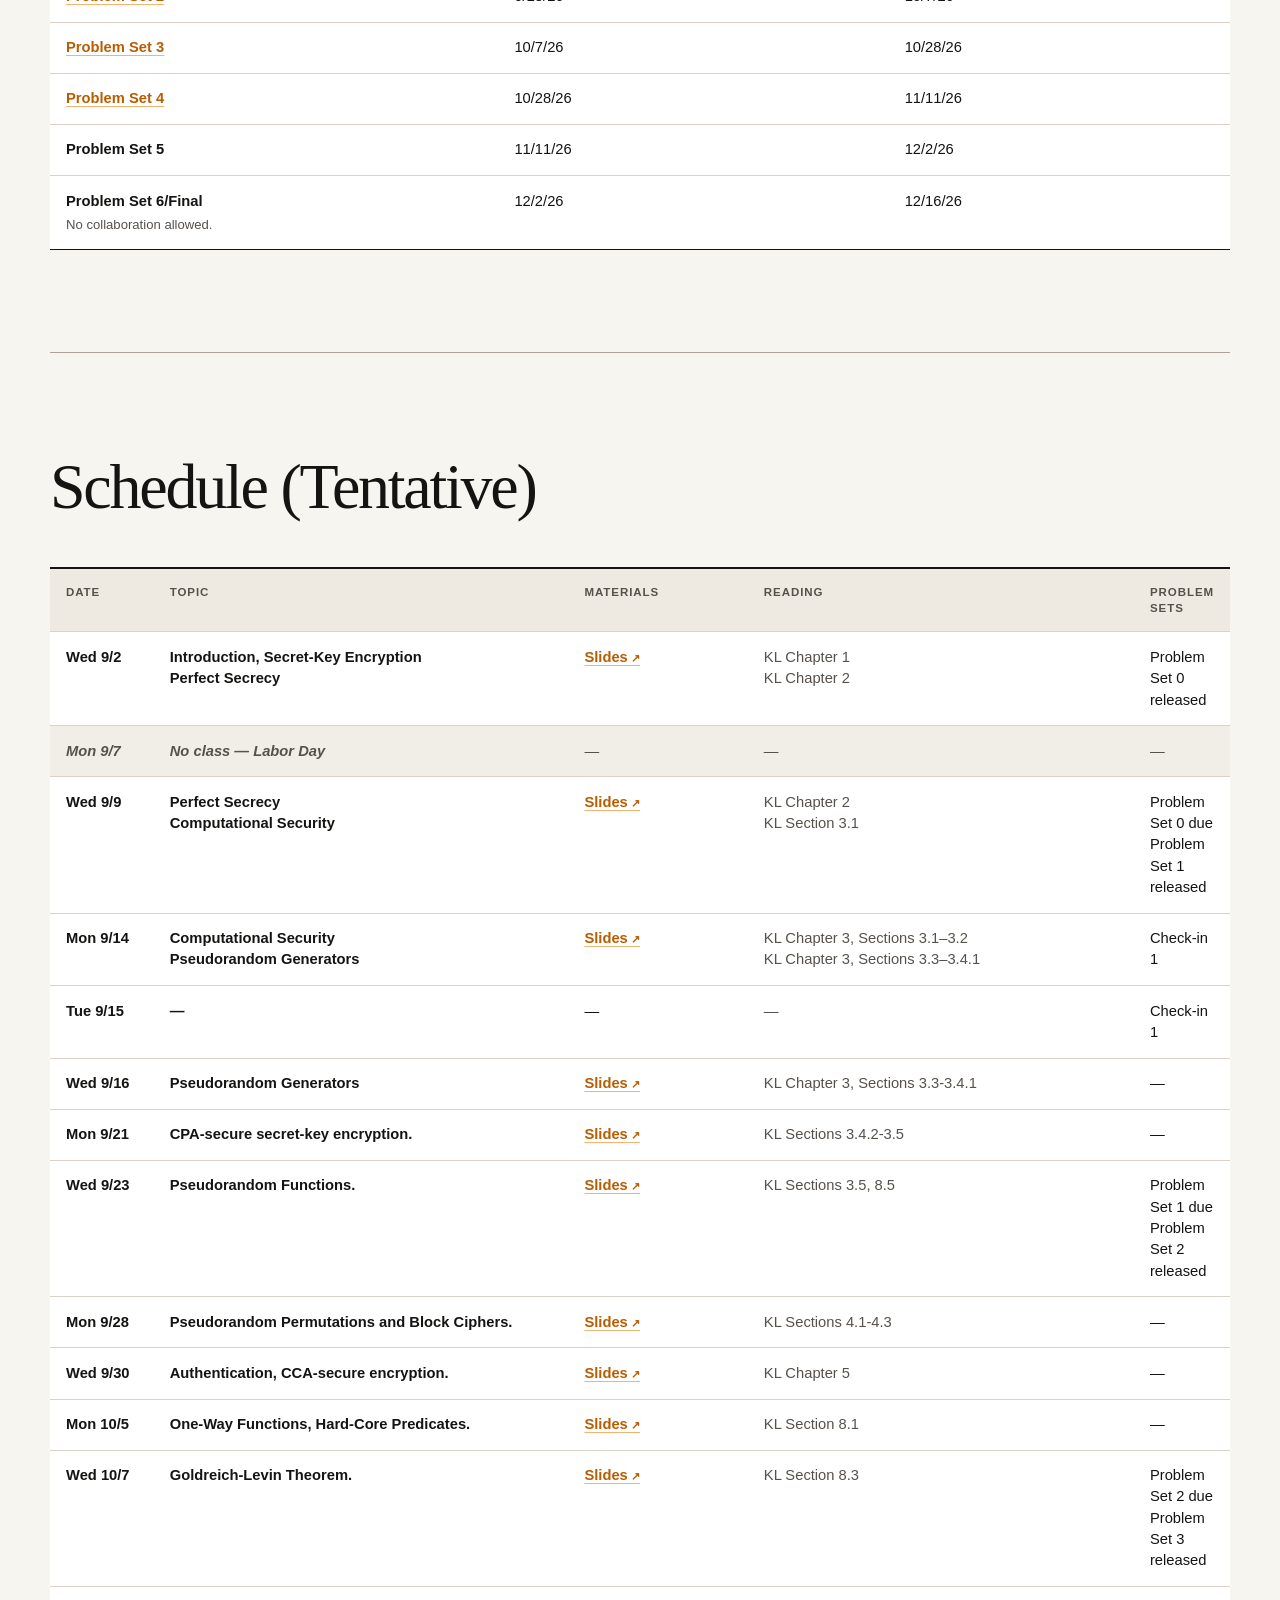
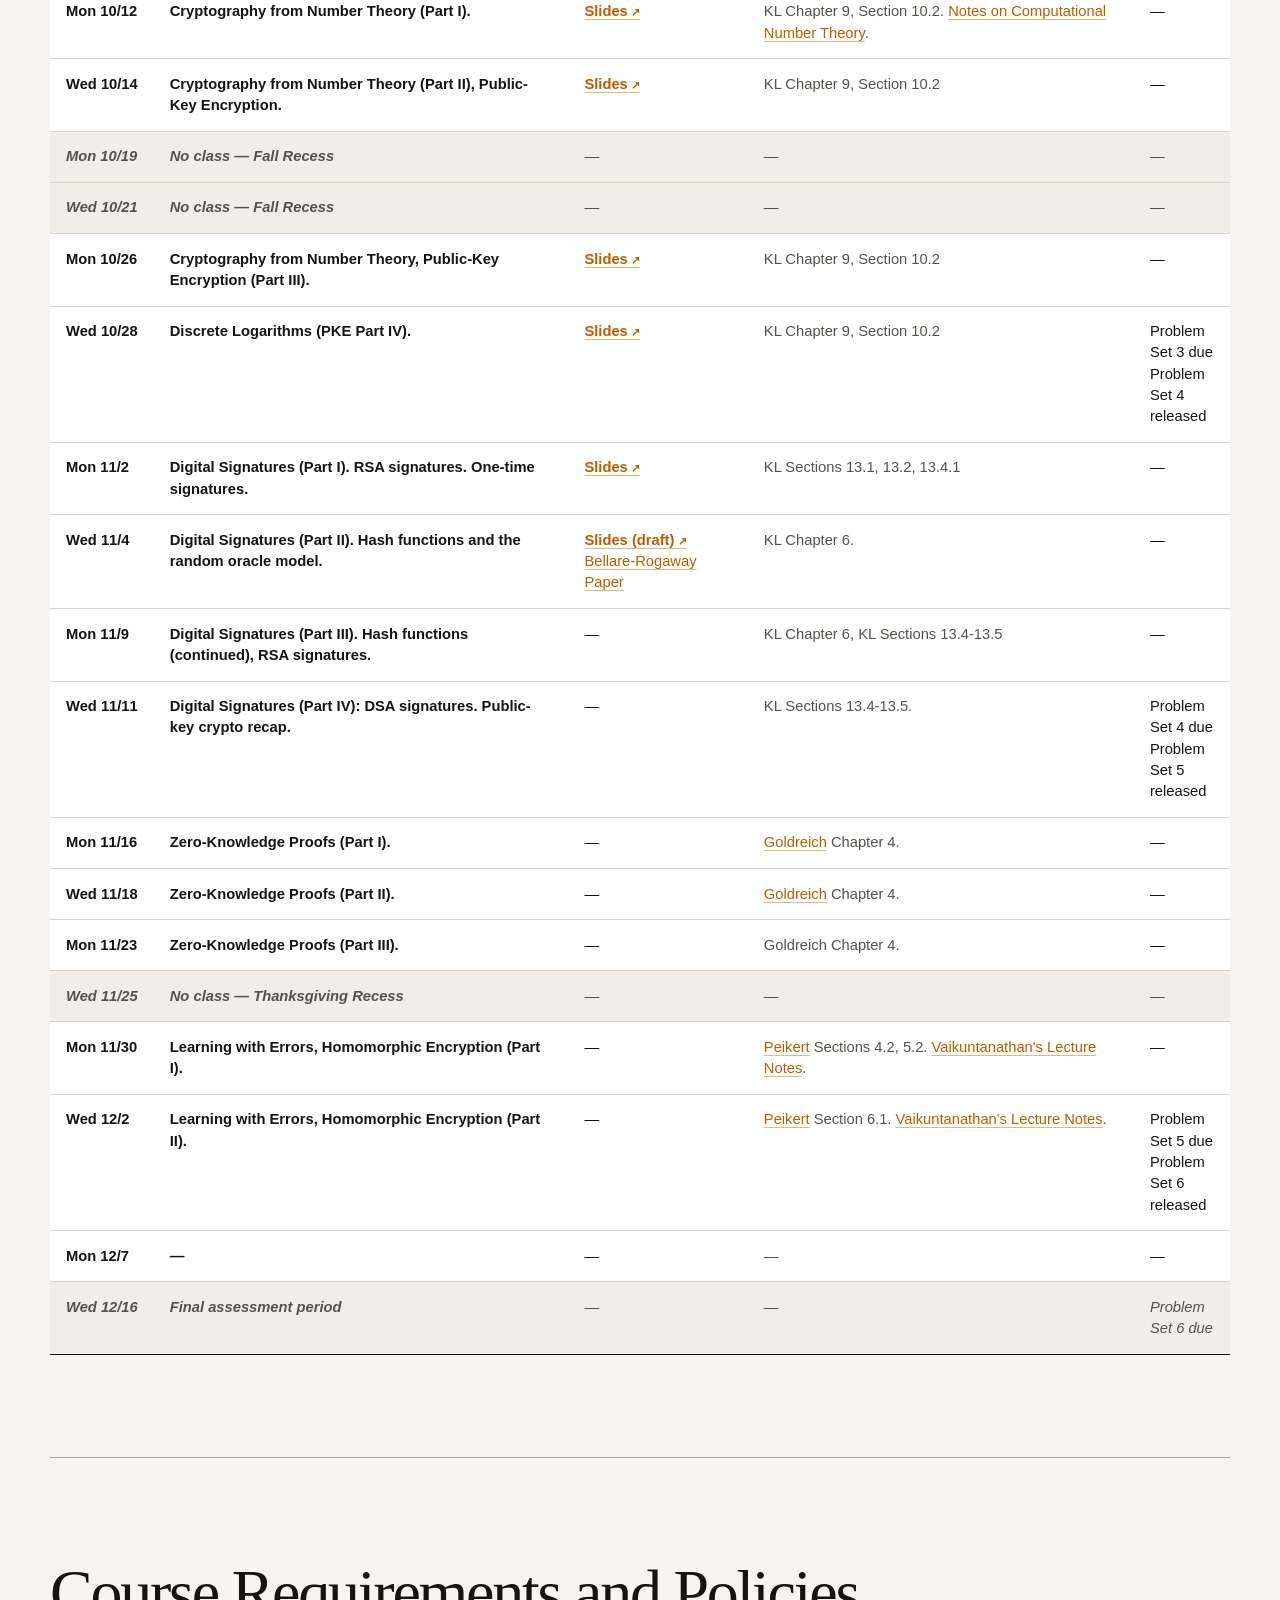
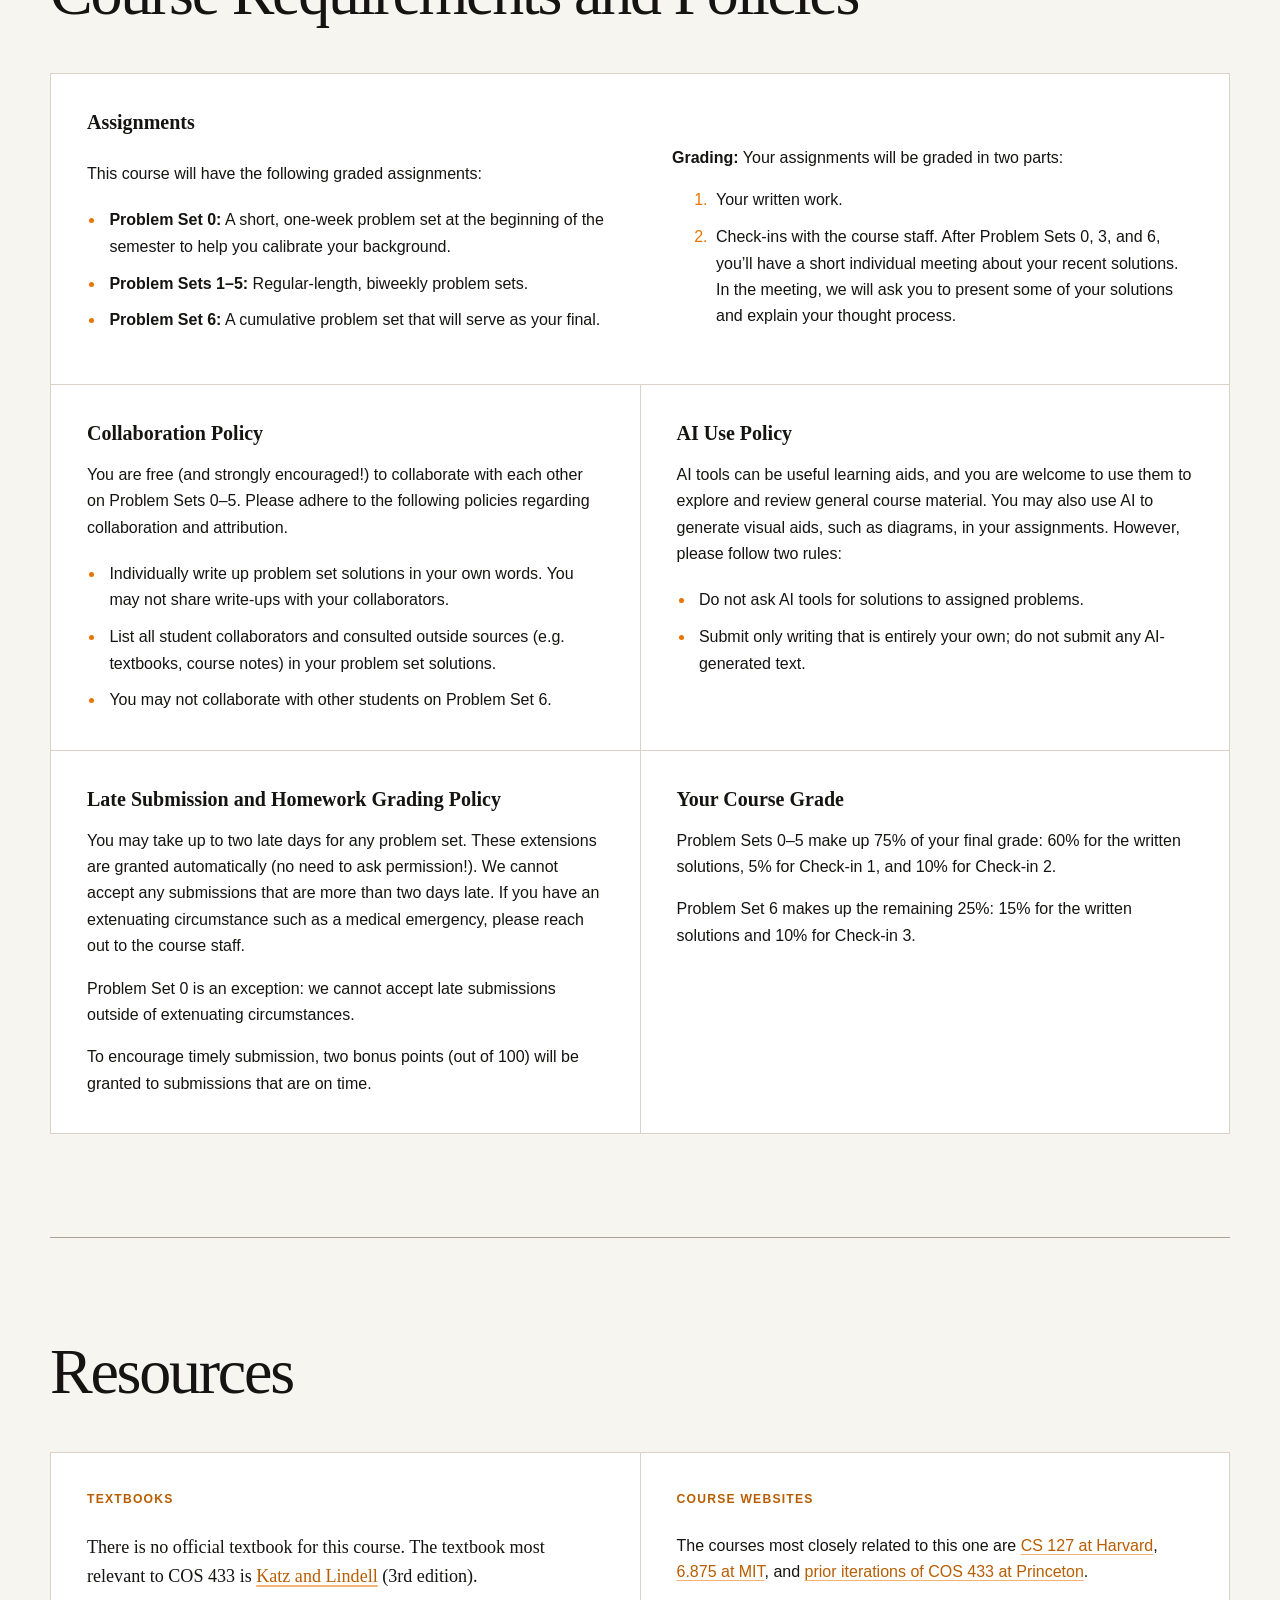
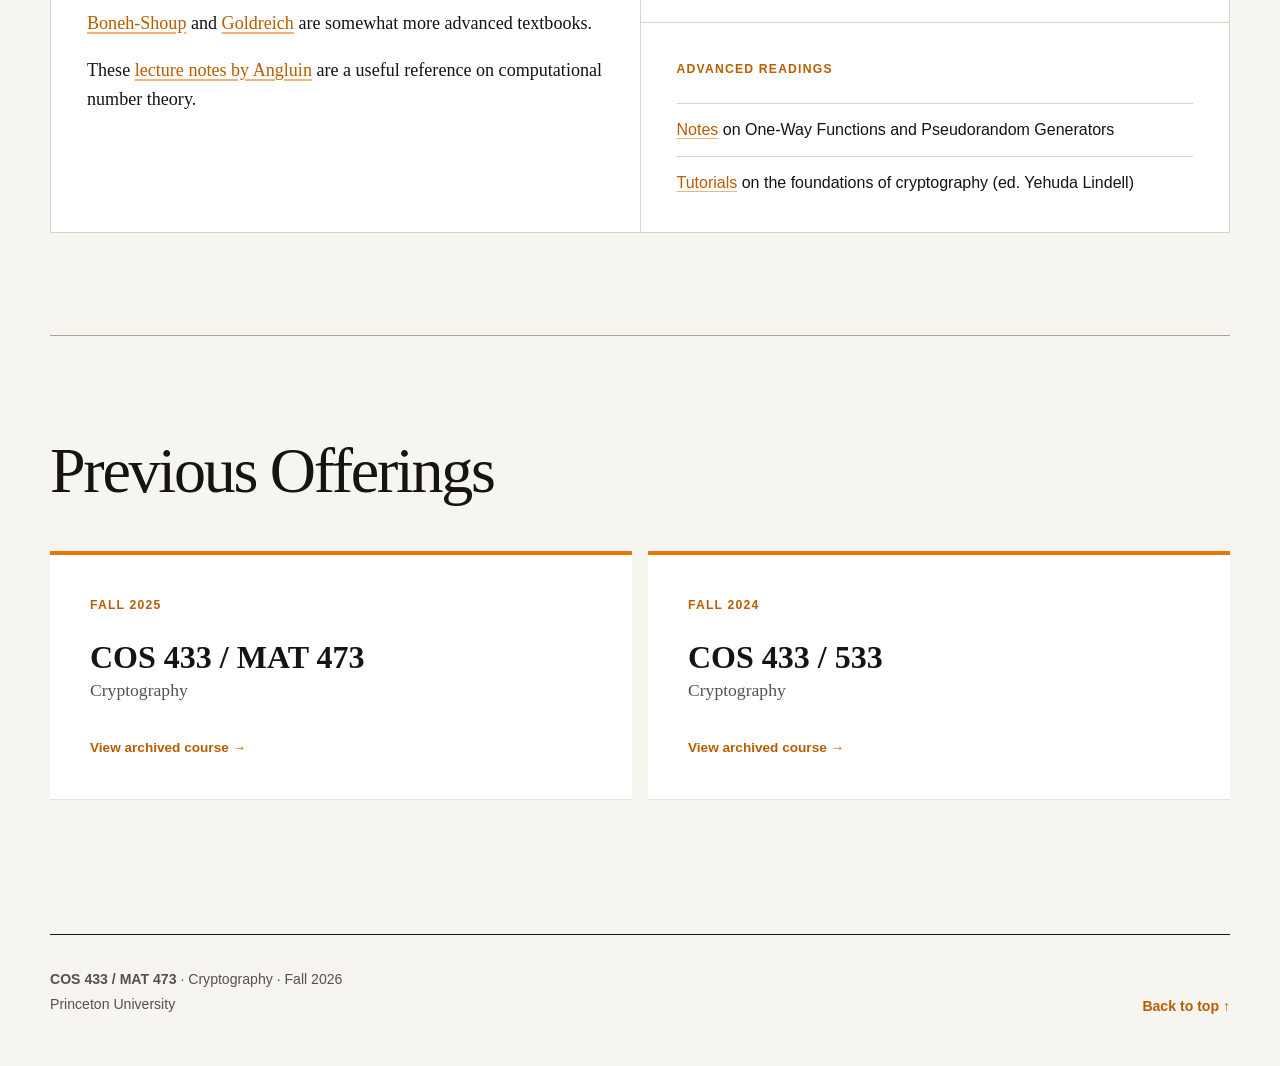
==== commit a88d0e6d: "Publish lecture 15 final and lecture 16 draft slides" ====
--- a/index.html
+++ b/index.html
@@ -170,8 +170,8 @@
               <tr class="no-class"><th scope="row"><time datetime="2026-10-21">Wed 10/21</time></th><td>No class — Fall Recess</td><td>—</td><td>—</td><td>—</td></tr>
               <tr><th scope="row"><time datetime="2026-10-26">Mon 10/26</time></th><td>Cryptography from Number Theory, Public-Key Encryption (Part III).</td><td><a class="material-link published-slide" href="slides/fall-2026/L13-final.pdf">Slides</a></td><td>KL Chapter 9, Section 10.2</td><td>—</td></tr>
               <tr><th scope="row"><time datetime="2026-10-28">Wed 10/28</time></th><td>Discrete Logarithms (PKE Part IV).</td><td><a class="material-link published-slide" href="slides/fall-2026/L14-final.pdf">Slides</a></td><td>KL Chapter 9, Section 10.2</td><td>Problem Set 3 due<br>Problem Set 4 released</td></tr>
-              <tr><th scope="row"><time datetime="2026-11-02">Mon 11/2</time></th><td>Digital Signatures (Part I). RSA signatures. One-time signatures.</td><td><a class="material-link" href="slides/fall-2026/L15-draft.pdf">(draft)</a></td><td>KL Sections 13.1, 13.2, 13.4.1</td><td>—</td></tr>
-              <tr><th scope="row"><time datetime="2026-11-04">Wed 11/4</time></th><td>Digital Signatures (Part II). Hash functions and the random oracle model.</td><td><a href="https://cseweb.ucsd.edu/~mihir/papers/ro.pdf">Bellare-Rogaway Paper</a></td><td>KL Chapter 6.</td><td>—</td></tr>
+              <tr><th scope="row"><time datetime="2026-11-02">Mon 11/2</time></th><td>Digital Signatures (Part I). RSA signatures. One-time signatures.</td><td><a class="material-link published-slide" href="slides/fall-2026/L15-final.pdf">Slides</a></td><td>KL Sections 13.1, 13.2, 13.4.1</td><td>—</td></tr>
+              <tr><th scope="row"><time datetime="2026-11-04">Wed 11/4</time></th><td>Digital Signatures (Part II). Hash functions and the random oracle model.</td><td><a class="material-link" href="slides/fall-2026/L16-draft.pdf">(draft)</a><br><a href="https://cseweb.ucsd.edu/~mihir/papers/ro.pdf">Bellare-Rogaway Paper</a></td><td>KL Chapter 6.</td><td>—</td></tr>
               <tr><th scope="row"><time datetime="2026-11-09">Mon 11/9</time></th><td>Digital Signatures (Part III). Hash functions (continued), RSA signatures.</td><td><a class="material-link" href="slides/fall-2026/L17-final.pdf">(draft)</a></td><td>KL Chapter 6, KL Sections 13.4-13.5</td><td>—</td></tr>
               <tr><th scope="row"><time datetime="2026-11-11">Wed 11/11</time></th><td>Digital Signatures (Part IV): DSA signatures. Public-key crypto recap.</td><td><a class="material-link" href="slides/fall-2026/L18-final.pdf">(draft)</a></td><td>KL Sections 13.4-13.5.</td><td>Problem Set 4 due<br>Problem Set 5 released</td></tr>
               <tr><th scope="row"><time datetime="2026-11-16">Mon 11/16</time></th><td>Zero-Knowledge Proofs (Part I).</td><td><a class="material-link" href="slides/fall-2026/L19-final.pdf">(draft)</a></td><td><a href="https://www.wisdom.weizmann.ac.il/~oded/foc-drafts.html">Goldreich</a> Chapter 4.</td><td>—</td></tr>
--- a/style.css
+++ b/style.css
@@ -548,11 +548,11 @@
   content: none;
 }
 
-.hide-unreleased-slides .material-link[href^="slides/fall-2026/"]:not([href$="L01-final.pdf"]):not([href$="L02-final.pdf"]):not([href$="L03-final.pdf"]):not([href$="L04-final.pdf"]):not([href$="L05-final.pdf"]):not([href$="L06-final.pdf"]):not([href$="L07-final.pdf"]):not([href$="L08-final.pdf"]):not([href$="L09-final.pdf"]):not([href$="L10-final.pdf"]):not([href$="L11-final.pdf"]):not([href$="L12-final.pdf"]):not([href$="L13-final.pdf"]):not([href$="L14-final.pdf"]):not([href$="L15-draft.pdf"]) {
+.hide-unreleased-slides .material-link[href^="slides/fall-2026/"]:not([href$="L01-final.pdf"]):not([href$="L02-final.pdf"]):not([href$="L03-final.pdf"]):not([href$="L04-final.pdf"]):not([href$="L05-final.pdf"]):not([href$="L06-final.pdf"]):not([href$="L07-final.pdf"]):not([href$="L08-final.pdf"]):not([href$="L09-final.pdf"]):not([href$="L10-final.pdf"]):not([href$="L11-final.pdf"]):not([href$="L12-final.pdf"]):not([href$="L13-final.pdf"]):not([href$="L14-final.pdf"]):not([href$="L15-final.pdf"]):not([href$="L16-draft.pdf"]) {
   display: none;
 }
 
-.hide-unreleased-slides td:has(> .material-link[href^="slides/fall-2026/"]:not([href$="L01-final.pdf"]):not([href$="L02-final.pdf"]):not([href$="L03-final.pdf"]):not([href$="L04-final.pdf"]):not([href$="L05-final.pdf"]):not([href$="L06-final.pdf"]):not([href$="L07-final.pdf"]):not([href$="L08-final.pdf"]):not([href$="L09-final.pdf"]):not([href$="L10-final.pdf"]):not([href$="L11-final.pdf"]):not([href$="L12-final.pdf"]):not([href$="L13-final.pdf"]):not([href$="L14-final.pdf"]):not([href$="L15-draft.pdf"]))::after {
+.hide-unreleased-slides td:has(> .material-link[href^="slides/fall-2026/"]:not([href$="L01-final.pdf"]):not([href$="L02-final.pdf"]):not([href$="L03-final.pdf"]):not([href$="L04-final.pdf"]):not([href$="L05-final.pdf"]):not([href$="L06-final.pdf"]):not([href$="L07-final.pdf"]):not([href$="L08-final.pdf"]):not([href$="L09-final.pdf"]):not([href$="L10-final.pdf"]):not([href$="L11-final.pdf"]):not([href$="L12-final.pdf"]):not([href$="L13-final.pdf"]):not([href$="L14-final.pdf"]):not([href$="L15-final.pdf"]):not([href$="L16-draft.pdf"]))::after {
   content: "—";
 }
 
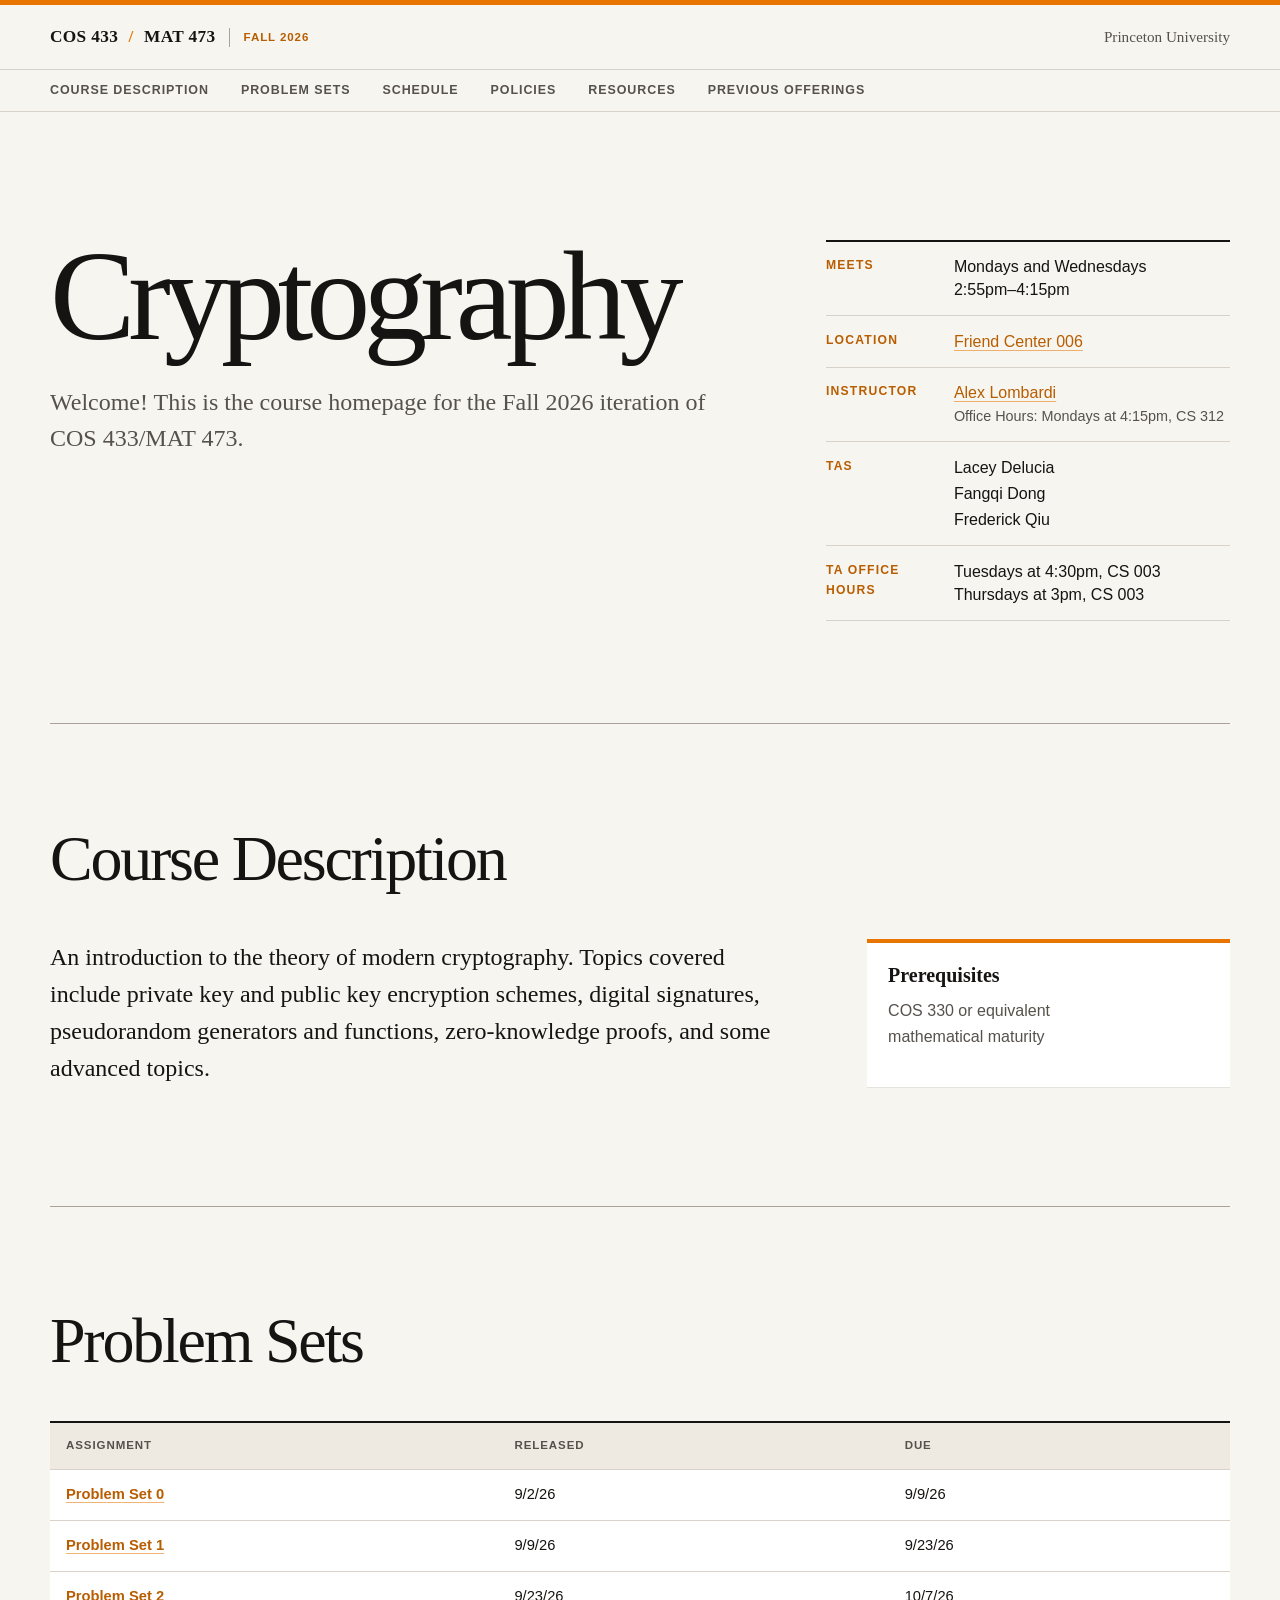
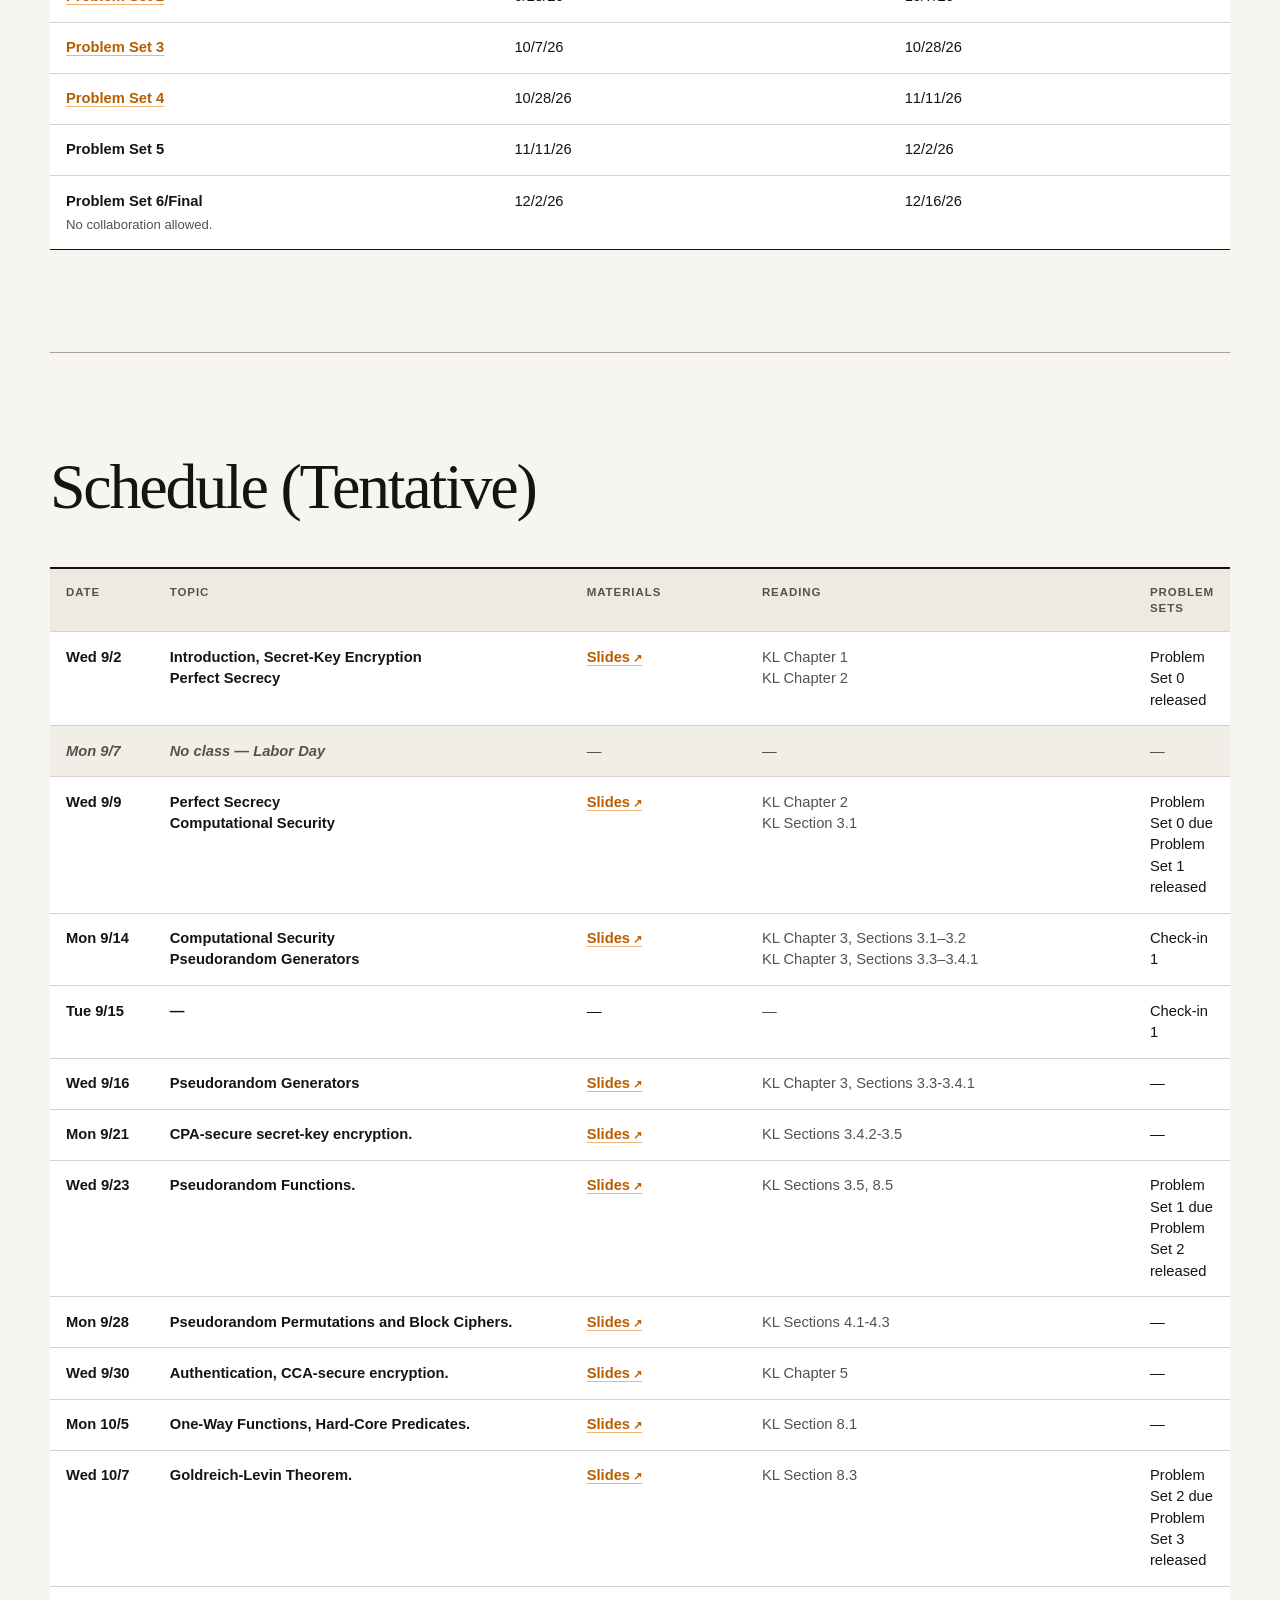
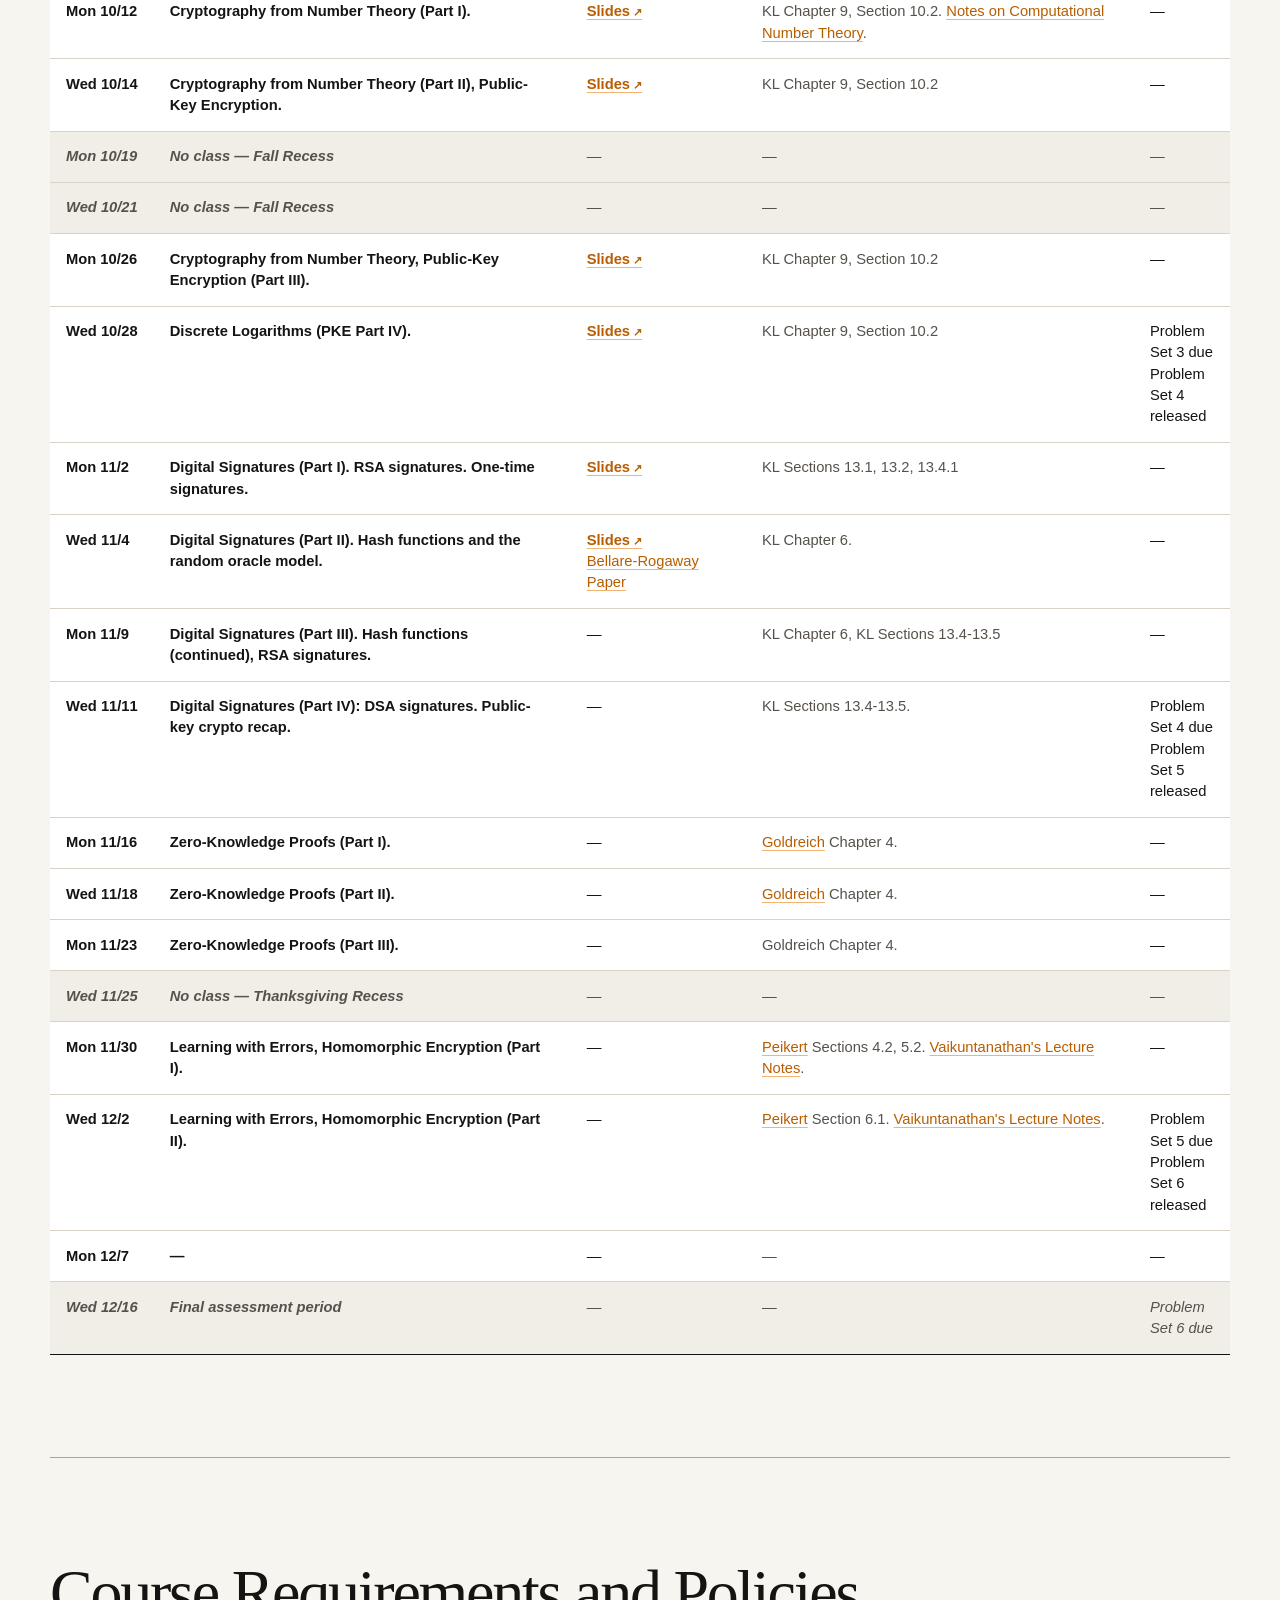
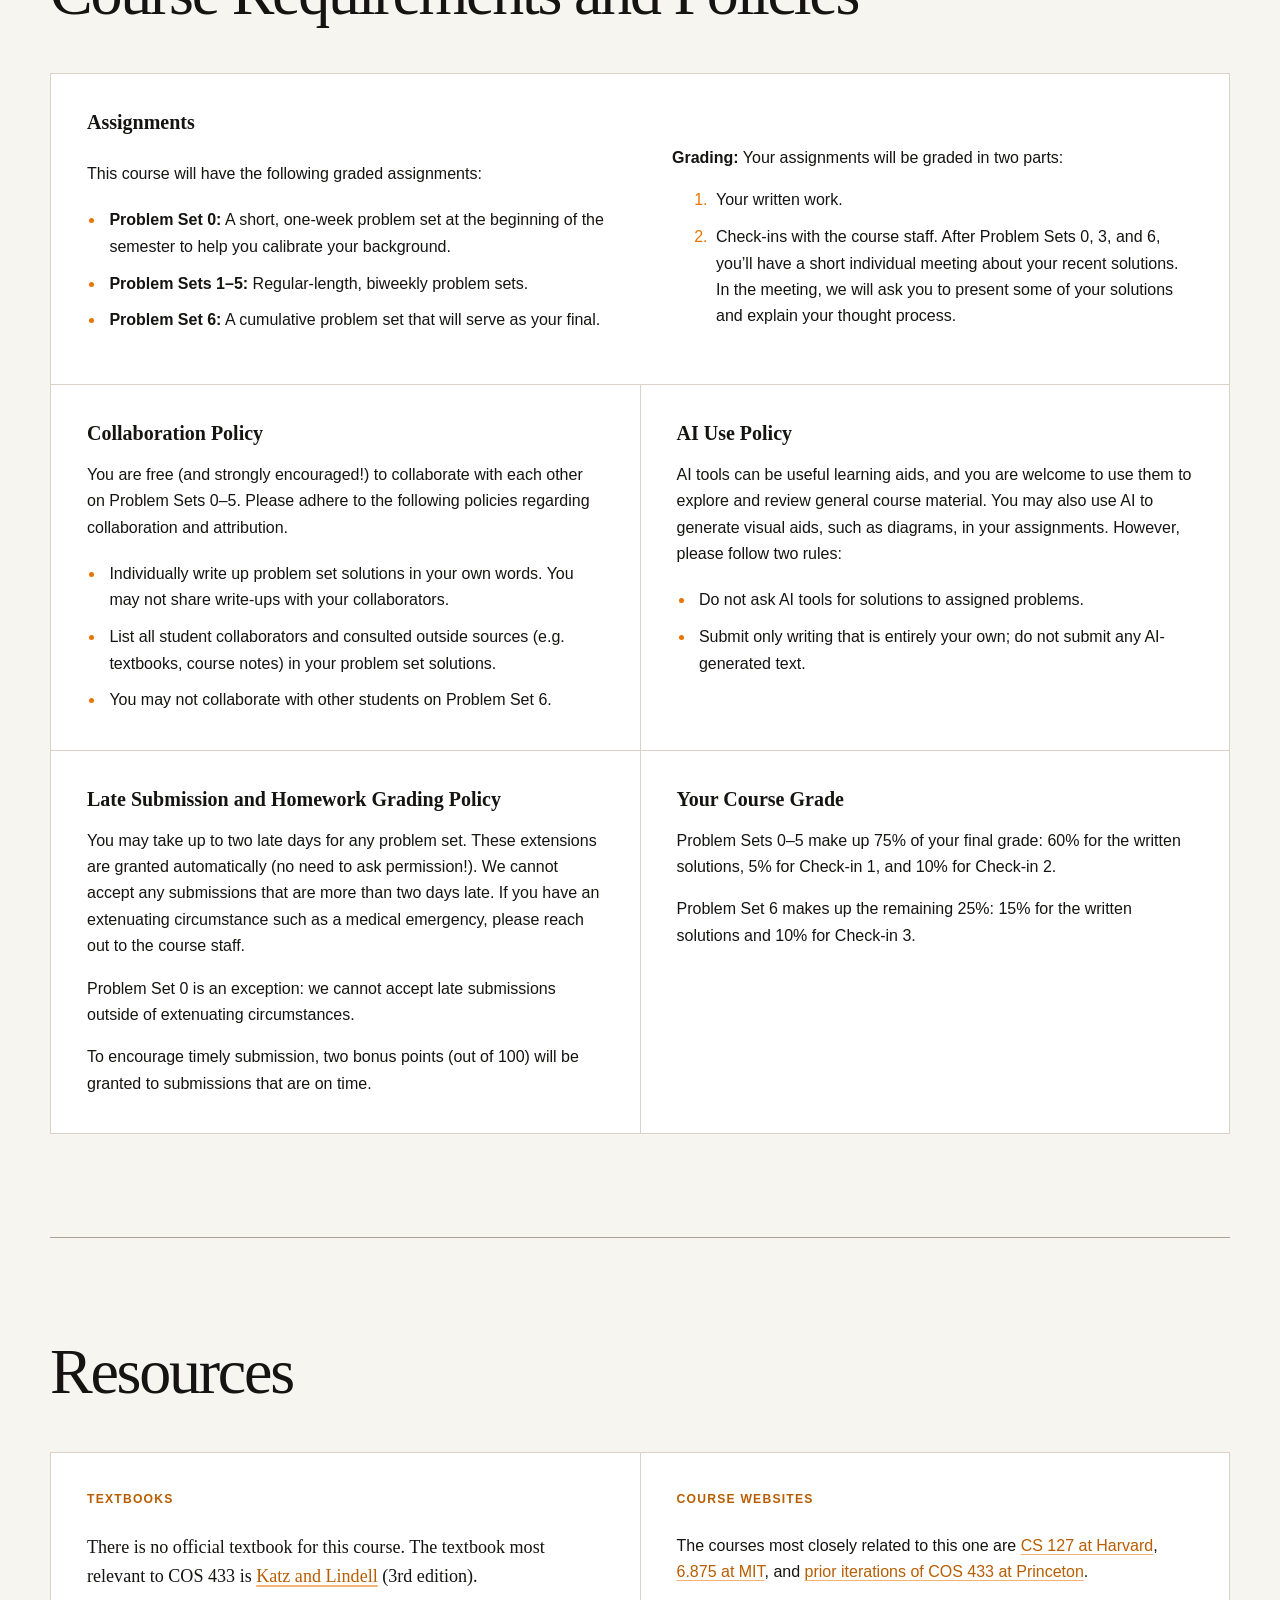
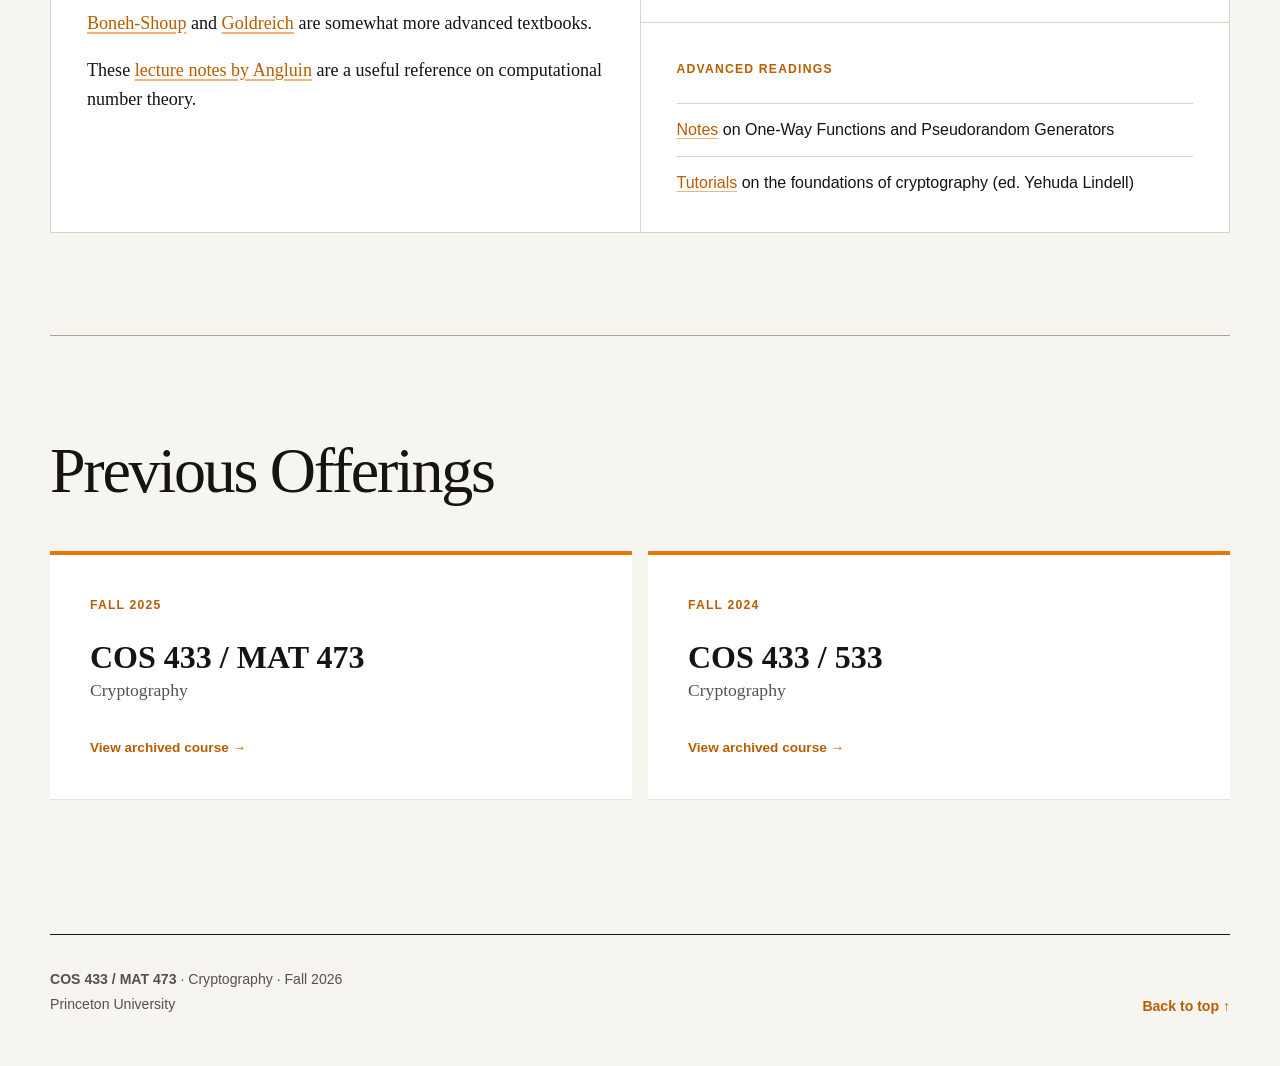
==== commit 7077cb59: "Publish Lecture 16 final slides" ====
--- a/index.html
+++ b/index.html
@@ -171,7 +171,7 @@
               <tr><th scope="row"><time datetime="2026-10-26">Mon 10/26</time></th><td>Cryptography from Number Theory, Public-Key Encryption (Part III).</td><td><a class="material-link published-slide" href="slides/fall-2026/L13-final.pdf">Slides</a></td><td>KL Chapter 9, Section 10.2</td><td>—</td></tr>
               <tr><th scope="row"><time datetime="2026-10-28">Wed 10/28</time></th><td>Discrete Logarithms (PKE Part IV).</td><td><a class="material-link published-slide" href="slides/fall-2026/L14-final.pdf">Slides</a></td><td>KL Chapter 9, Section 10.2</td><td>Problem Set 3 due<br>Problem Set 4 released</td></tr>
               <tr><th scope="row"><time datetime="2026-11-02">Mon 11/2</time></th><td>Digital Signatures (Part I). RSA signatures. One-time signatures.</td><td><a class="material-link published-slide" href="slides/fall-2026/L15-final.pdf">Slides</a></td><td>KL Sections 13.1, 13.2, 13.4.1</td><td>—</td></tr>
-              <tr><th scope="row"><time datetime="2026-11-04">Wed 11/4</time></th><td>Digital Signatures (Part II). Hash functions and the random oracle model.</td><td><a class="material-link" href="slides/fall-2026/L16-draft.pdf">(draft)</a><br><a href="https://cseweb.ucsd.edu/~mihir/papers/ro.pdf">Bellare-Rogaway Paper</a></td><td>KL Chapter 6.</td><td>—</td></tr>
+              <tr><th scope="row"><time datetime="2026-11-04">Wed 11/4</time></th><td>Digital Signatures (Part II). Hash functions and the random oracle model.</td><td><a class="material-link published-slide" href="slides/fall-2026/L16-final.pdf">Slides</a><br><a href="https://cseweb.ucsd.edu/~mihir/papers/ro.pdf">Bellare-Rogaway Paper</a></td><td>KL Chapter 6.</td><td>—</td></tr>
               <tr><th scope="row"><time datetime="2026-11-09">Mon 11/9</time></th><td>Digital Signatures (Part III). Hash functions (continued), RSA signatures.</td><td><a class="material-link" href="slides/fall-2026/L17-final.pdf">(draft)</a></td><td>KL Chapter 6, KL Sections 13.4-13.5</td><td>—</td></tr>
               <tr><th scope="row"><time datetime="2026-11-11">Wed 11/11</time></th><td>Digital Signatures (Part IV): DSA signatures. Public-key crypto recap.</td><td><a class="material-link" href="slides/fall-2026/L18-final.pdf">(draft)</a></td><td>KL Sections 13.4-13.5.</td><td>Problem Set 4 due<br>Problem Set 5 released</td></tr>
               <tr><th scope="row"><time datetime="2026-11-16">Mon 11/16</time></th><td>Zero-Knowledge Proofs (Part I).</td><td><a class="material-link" href="slides/fall-2026/L19-final.pdf">(draft)</a></td><td><a href="https://www.wisdom.weizmann.ac.il/~oded/foc-drafts.html">Goldreich</a> Chapter 4.</td><td>—</td></tr>
--- a/style.css
+++ b/style.css
@@ -548,11 +548,11 @@
   content: none;
 }
 
-.hide-unreleased-slides .material-link[href^="slides/fall-2026/"]:not([href$="L01-final.pdf"]):not([href$="L02-final.pdf"]):not([href$="L03-final.pdf"]):not([href$="L04-final.pdf"]):not([href$="L05-final.pdf"]):not([href$="L06-final.pdf"]):not([href$="L07-final.pdf"]):not([href$="L08-final.pdf"]):not([href$="L09-final.pdf"]):not([href$="L10-final.pdf"]):not([href$="L11-final.pdf"]):not([href$="L12-final.pdf"]):not([href$="L13-final.pdf"]):not([href$="L14-final.pdf"]):not([href$="L15-final.pdf"]):not([href$="L16-draft.pdf"]) {
+.hide-unreleased-slides .material-link[href^="slides/fall-2026/"]:not([href$="L01-final.pdf"]):not([href$="L02-final.pdf"]):not([href$="L03-final.pdf"]):not([href$="L04-final.pdf"]):not([href$="L05-final.pdf"]):not([href$="L06-final.pdf"]):not([href$="L07-final.pdf"]):not([href$="L08-final.pdf"]):not([href$="L09-final.pdf"]):not([href$="L10-final.pdf"]):not([href$="L11-final.pdf"]):not([href$="L12-final.pdf"]):not([href$="L13-final.pdf"]):not([href$="L14-final.pdf"]):not([href$="L15-final.pdf"]):not([href$="L16-final.pdf"]) {
   display: none;
 }
 
-.hide-unreleased-slides td:has(> .material-link[href^="slides/fall-2026/"]:not([href$="L01-final.pdf"]):not([href$="L02-final.pdf"]):not([href$="L03-final.pdf"]):not([href$="L04-final.pdf"]):not([href$="L05-final.pdf"]):not([href$="L06-final.pdf"]):not([href$="L07-final.pdf"]):not([href$="L08-final.pdf"]):not([href$="L09-final.pdf"]):not([href$="L10-final.pdf"]):not([href$="L11-final.pdf"]):not([href$="L12-final.pdf"]):not([href$="L13-final.pdf"]):not([href$="L14-final.pdf"]):not([href$="L15-final.pdf"]):not([href$="L16-draft.pdf"]))::after {
+.hide-unreleased-slides td:has(> .material-link[href^="slides/fall-2026/"]:not([href$="L01-final.pdf"]):not([href$="L02-final.pdf"]):not([href$="L03-final.pdf"]):not([href$="L04-final.pdf"]):not([href$="L05-final.pdf"]):not([href$="L06-final.pdf"]):not([href$="L07-final.pdf"]):not([href$="L08-final.pdf"]):not([href$="L09-final.pdf"]):not([href$="L10-final.pdf"]):not([href$="L11-final.pdf"]):not([href$="L12-final.pdf"]):not([href$="L13-final.pdf"]):not([href$="L14-final.pdf"]):not([href$="L15-final.pdf"]):not([href$="L16-final.pdf"]))::after {
   content: "—";
 }
 
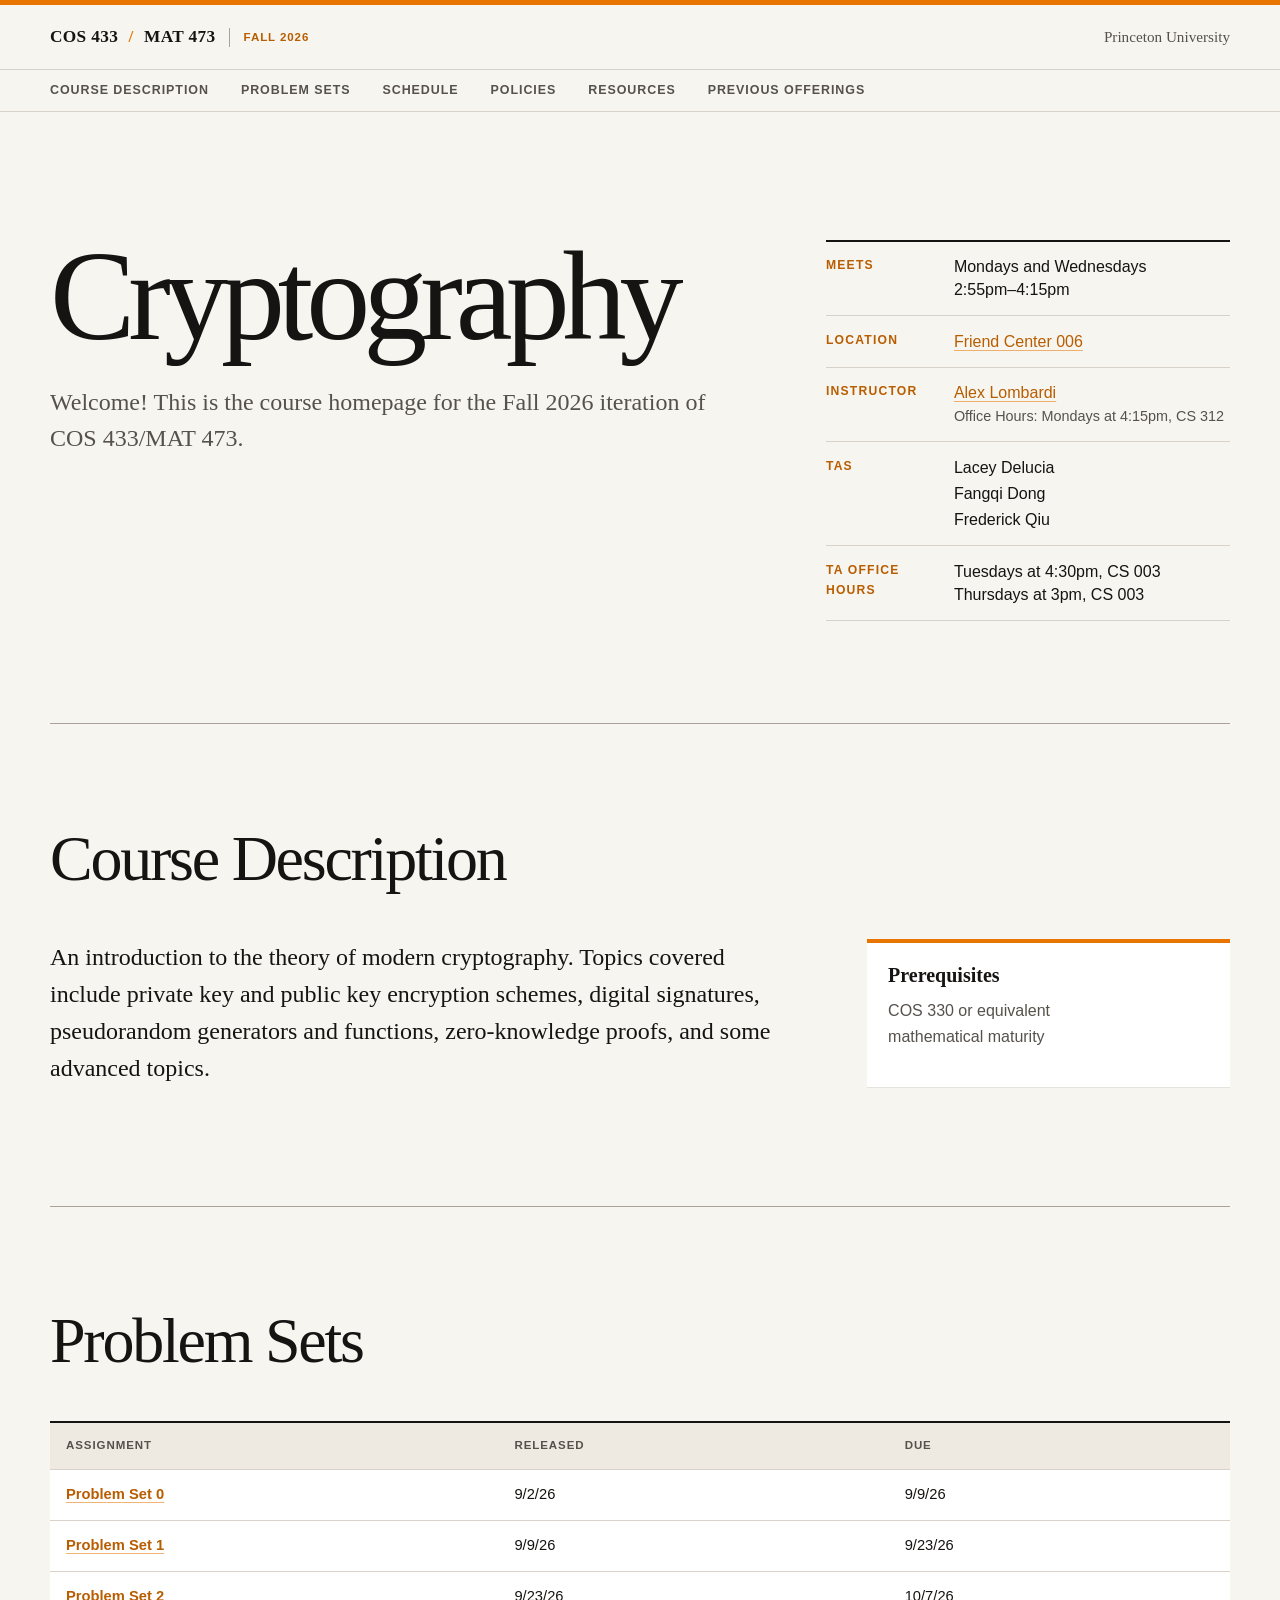
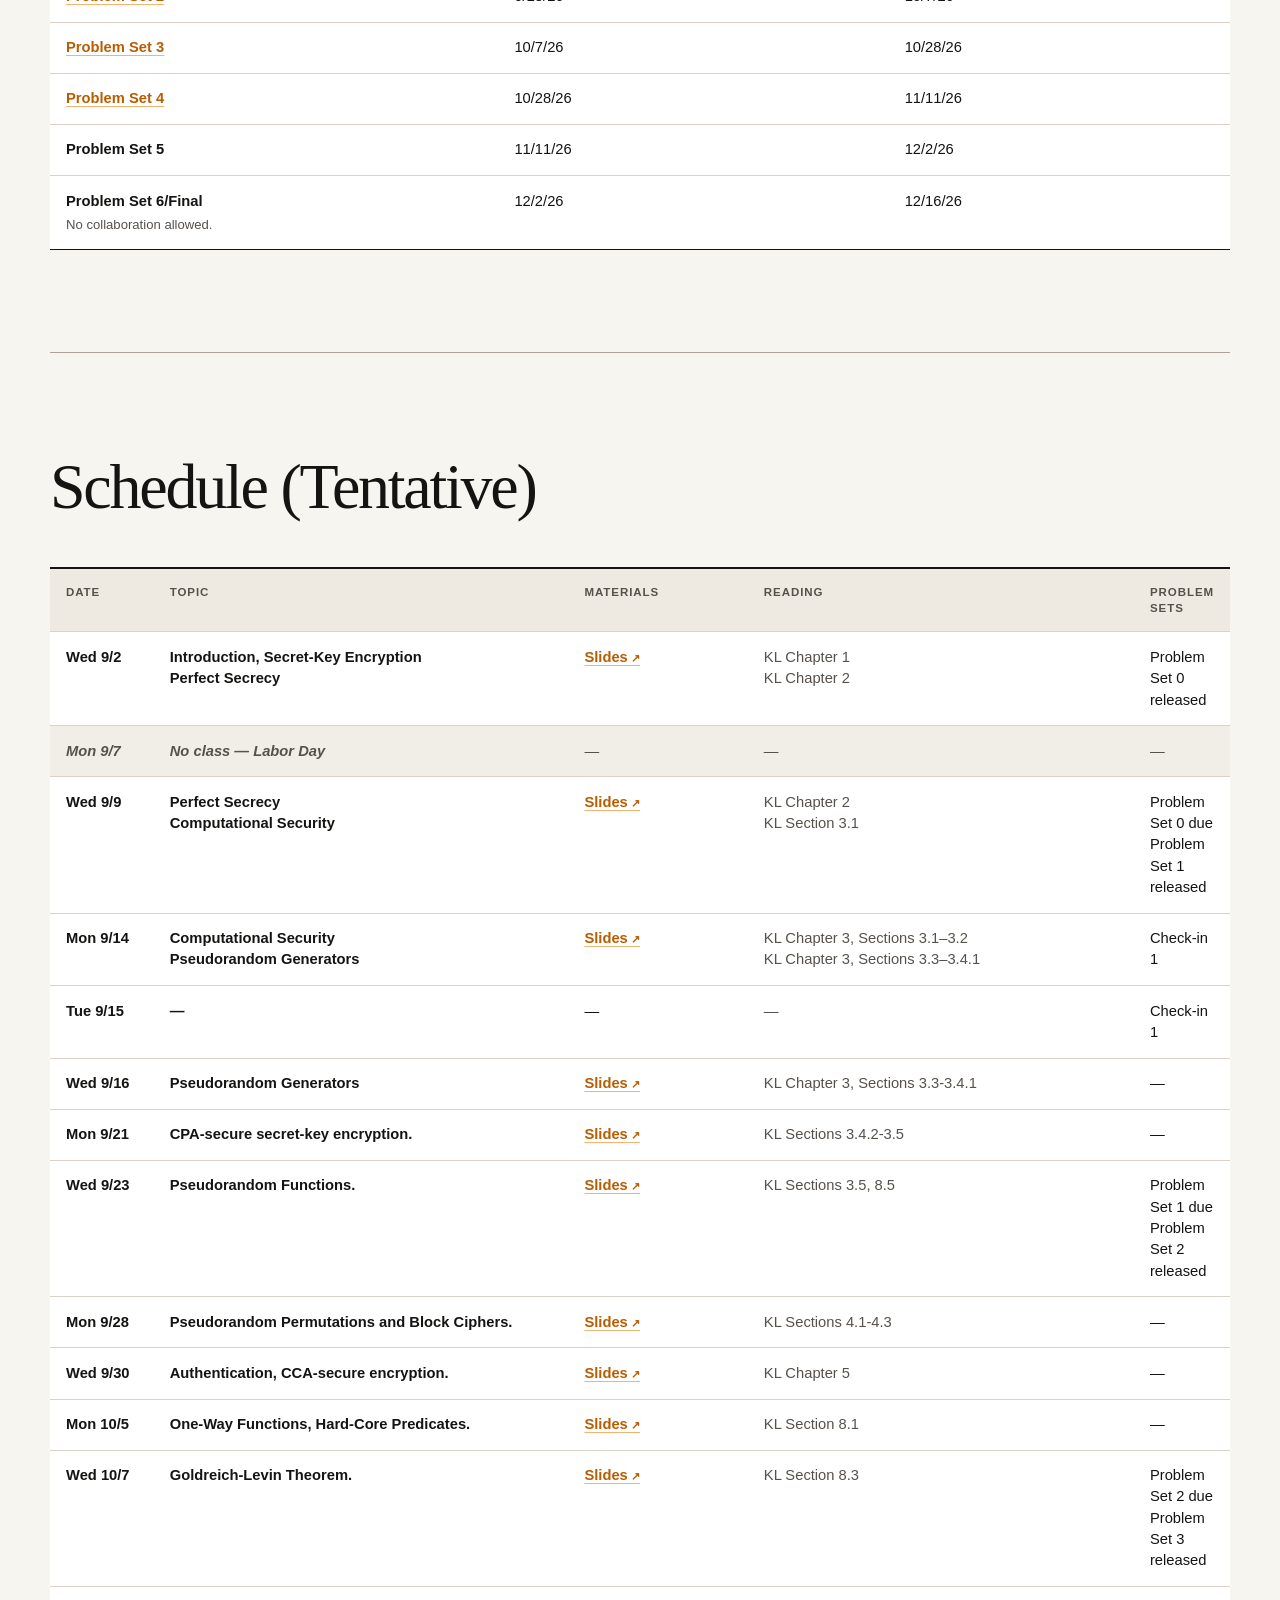
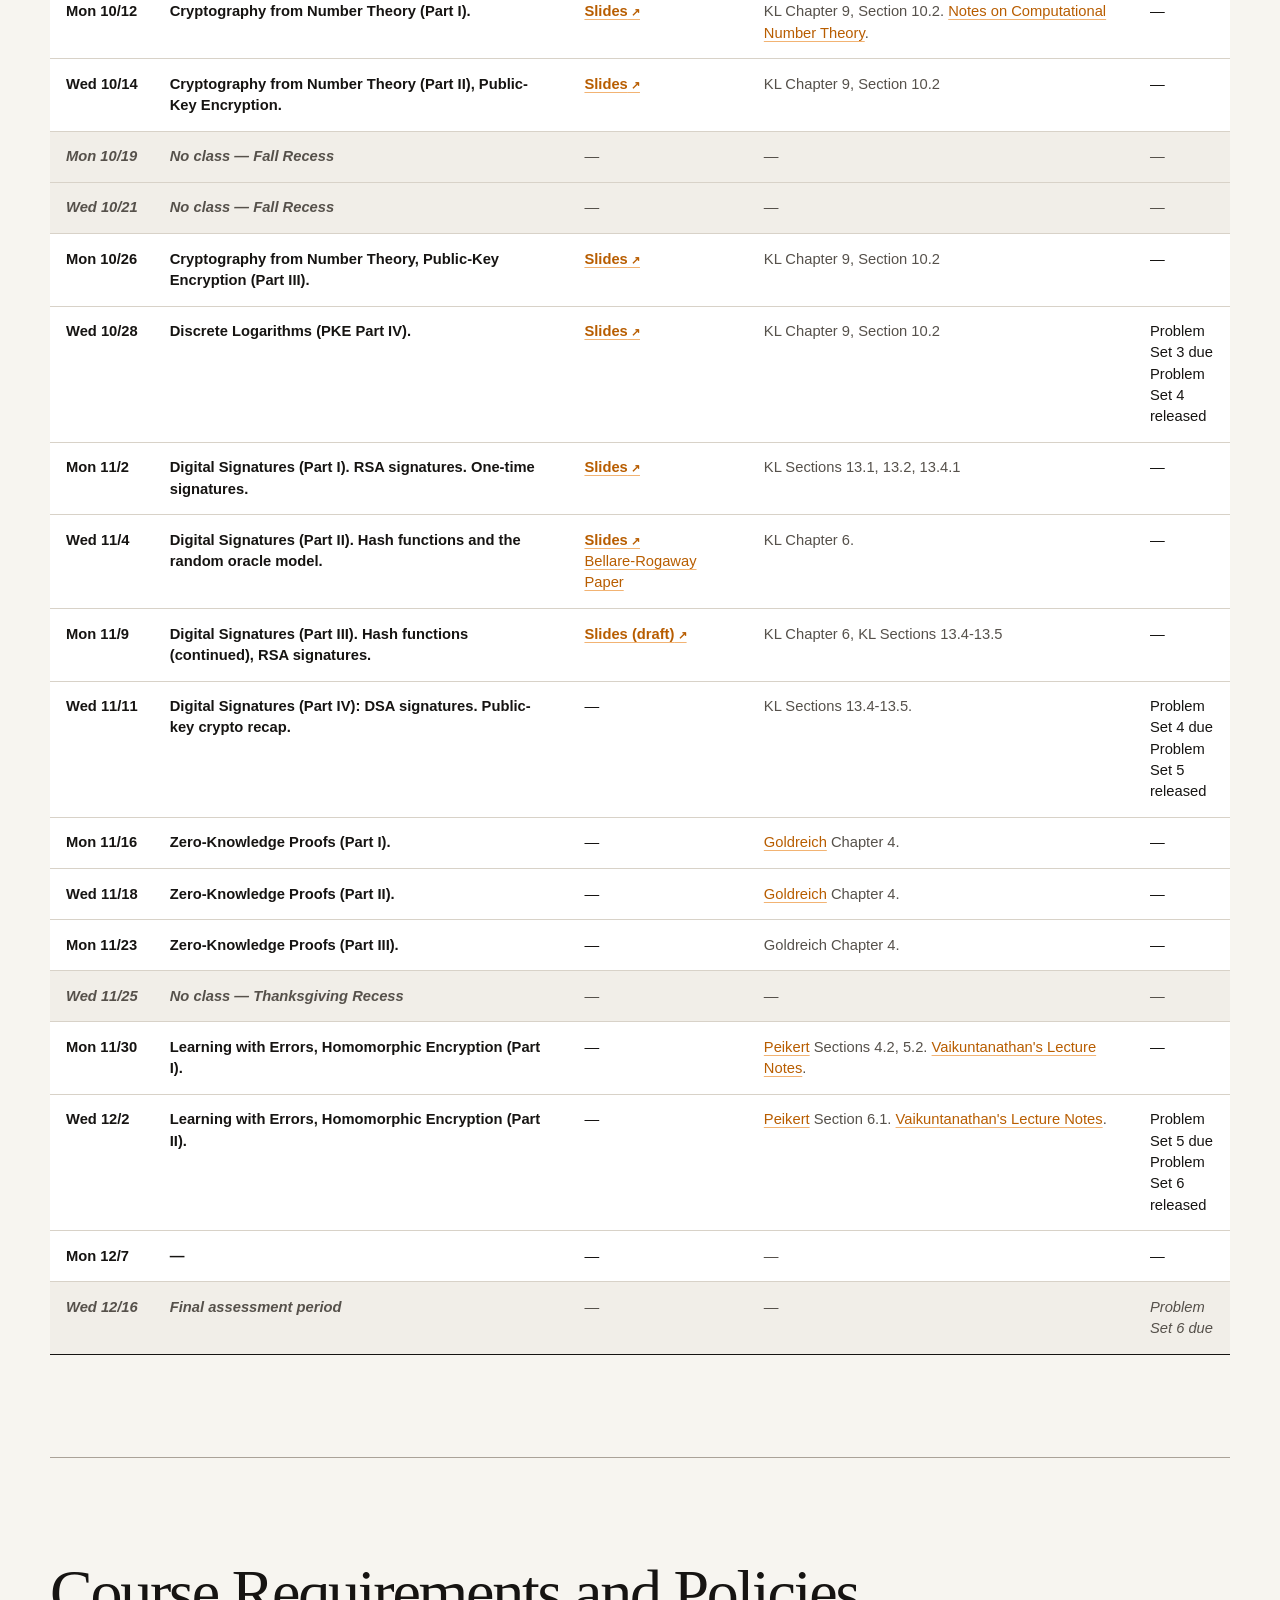
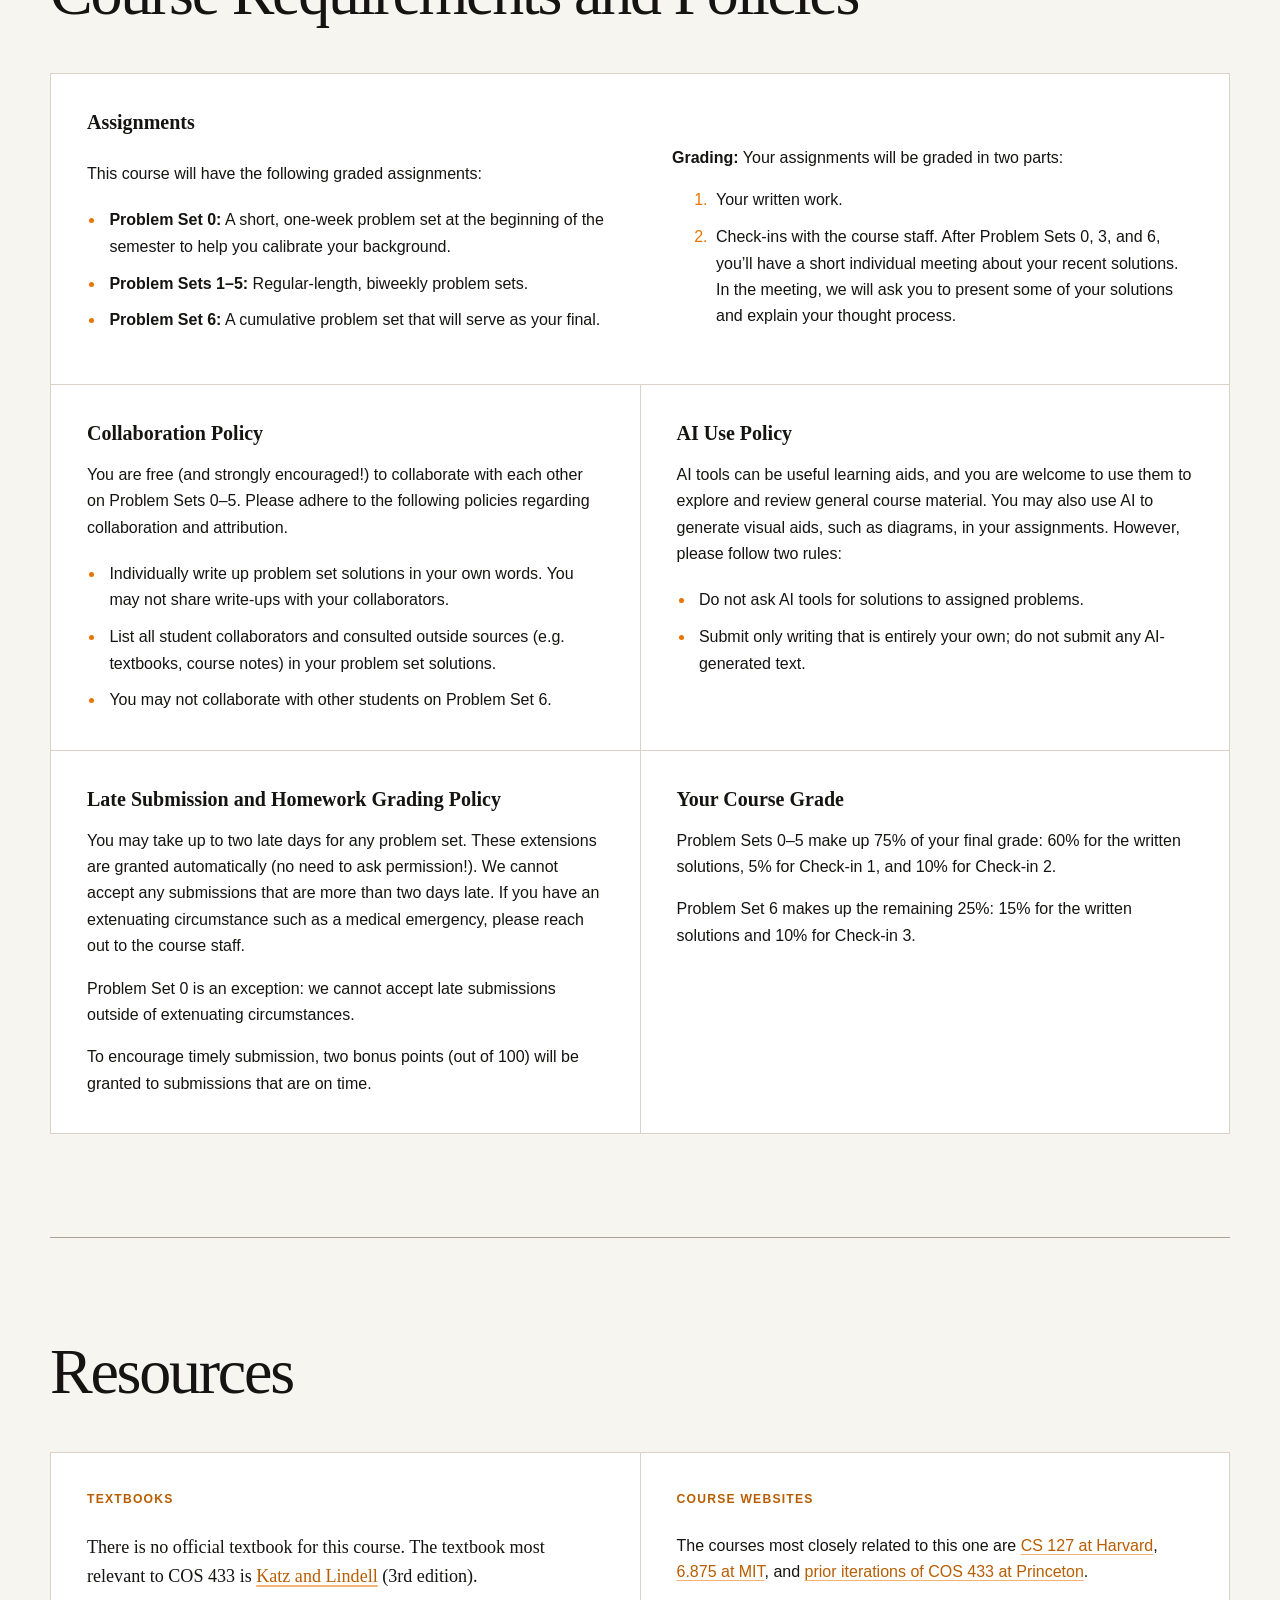
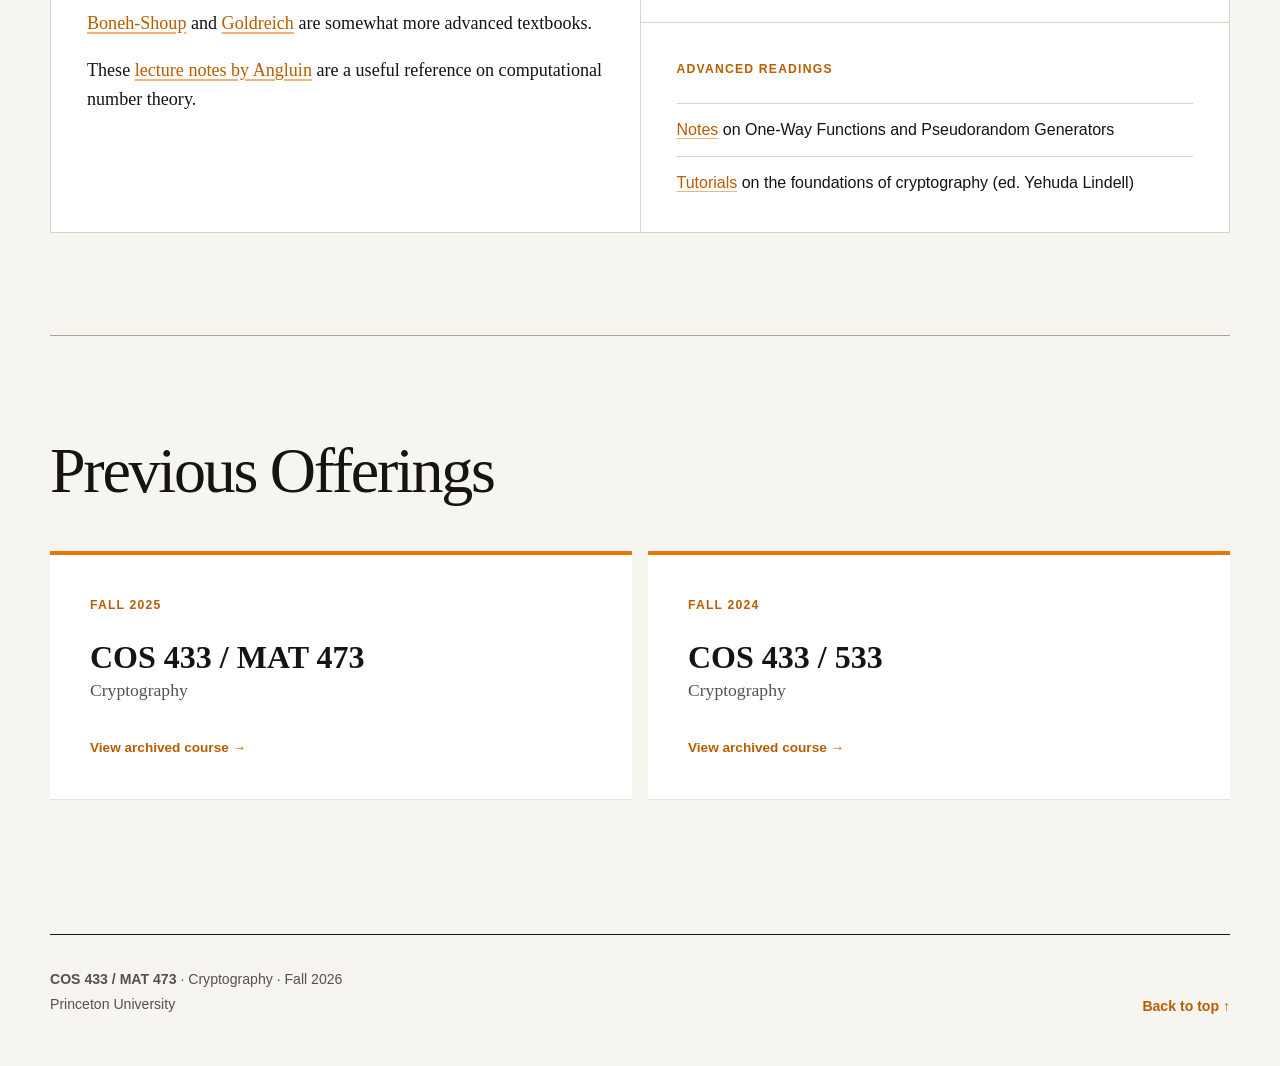
==== commit 7a528f1f: "Publish Lecture 17 draft slides" ====
--- a/index.html
+++ b/index.html
@@ -172,7 +172,7 @@
               <tr><th scope="row"><time datetime="2026-10-28">Wed 10/28</time></th><td>Discrete Logarithms (PKE Part IV).</td><td><a class="material-link published-slide" href="slides/fall-2026/L14-final.pdf">Slides</a></td><td>KL Chapter 9, Section 10.2</td><td>Problem Set 3 due<br>Problem Set 4 released</td></tr>
               <tr><th scope="row"><time datetime="2026-11-02">Mon 11/2</time></th><td>Digital Signatures (Part I). RSA signatures. One-time signatures.</td><td><a class="material-link published-slide" href="slides/fall-2026/L15-final.pdf">Slides</a></td><td>KL Sections 13.1, 13.2, 13.4.1</td><td>—</td></tr>
               <tr><th scope="row"><time datetime="2026-11-04">Wed 11/4</time></th><td>Digital Signatures (Part II). Hash functions and the random oracle model.</td><td><a class="material-link published-slide" href="slides/fall-2026/L16-final.pdf">Slides</a><br><a href="https://cseweb.ucsd.edu/~mihir/papers/ro.pdf">Bellare-Rogaway Paper</a></td><td>KL Chapter 6.</td><td>—</td></tr>
-              <tr><th scope="row"><time datetime="2026-11-09">Mon 11/9</time></th><td>Digital Signatures (Part III). Hash functions (continued), RSA signatures.</td><td><a class="material-link" href="slides/fall-2026/L17-final.pdf">(draft)</a></td><td>KL Chapter 6, KL Sections 13.4-13.5</td><td>—</td></tr>
+              <tr><th scope="row"><time datetime="2026-11-09">Mon 11/9</time></th><td>Digital Signatures (Part III). Hash functions (continued), RSA signatures.</td><td><a class="material-link" href="slides/fall-2026/L17-draft.pdf">(draft)</a></td><td>KL Chapter 6, KL Sections 13.4-13.5</td><td>—</td></tr>
               <tr><th scope="row"><time datetime="2026-11-11">Wed 11/11</time></th><td>Digital Signatures (Part IV): DSA signatures. Public-key crypto recap.</td><td><a class="material-link" href="slides/fall-2026/L18-final.pdf">(draft)</a></td><td>KL Sections 13.4-13.5.</td><td>Problem Set 4 due<br>Problem Set 5 released</td></tr>
               <tr><th scope="row"><time datetime="2026-11-16">Mon 11/16</time></th><td>Zero-Knowledge Proofs (Part I).</td><td><a class="material-link" href="slides/fall-2026/L19-final.pdf">(draft)</a></td><td><a href="https://www.wisdom.weizmann.ac.il/~oded/foc-drafts.html">Goldreich</a> Chapter 4.</td><td>—</td></tr>
               <tr><th scope="row"><time datetime="2026-11-18">Wed 11/18</time></th><td>Zero-Knowledge Proofs (Part II).</td><td><a class="material-link" href="slides/fall-2026/L20-final.pdf">(draft)</a></td><td><a href="https://www.wisdom.weizmann.ac.il/~oded/foc-drafts.html">Goldreich</a> Chapter 4.</td><td>—</td></tr>
--- a/style.css
+++ b/style.css
@@ -548,11 +548,11 @@
   content: none;
 }
 
-.hide-unreleased-slides .material-link[href^="slides/fall-2026/"]:not([href$="L01-final.pdf"]):not([href$="L02-final.pdf"]):not([href$="L03-final.pdf"]):not([href$="L04-final.pdf"]):not([href$="L05-final.pdf"]):not([href$="L06-final.pdf"]):not([href$="L07-final.pdf"]):not([href$="L08-final.pdf"]):not([href$="L09-final.pdf"]):not([href$="L10-final.pdf"]):not([href$="L11-final.pdf"]):not([href$="L12-final.pdf"]):not([href$="L13-final.pdf"]):not([href$="L14-final.pdf"]):not([href$="L15-final.pdf"]):not([href$="L16-final.pdf"]) {
+.hide-unreleased-slides .material-link[href^="slides/fall-2026/"]:not([href$="L01-final.pdf"]):not([href$="L02-final.pdf"]):not([href$="L03-final.pdf"]):not([href$="L04-final.pdf"]):not([href$="L05-final.pdf"]):not([href$="L06-final.pdf"]):not([href$="L07-final.pdf"]):not([href$="L08-final.pdf"]):not([href$="L09-final.pdf"]):not([href$="L10-final.pdf"]):not([href$="L11-final.pdf"]):not([href$="L12-final.pdf"]):not([href$="L13-final.pdf"]):not([href$="L14-final.pdf"]):not([href$="L15-final.pdf"]):not([href$="L16-final.pdf"]):not([href$="L17-draft.pdf"]) {
   display: none;
 }
 
-.hide-unreleased-slides td:has(> .material-link[href^="slides/fall-2026/"]:not([href$="L01-final.pdf"]):not([href$="L02-final.pdf"]):not([href$="L03-final.pdf"]):not([href$="L04-final.pdf"]):not([href$="L05-final.pdf"]):not([href$="L06-final.pdf"]):not([href$="L07-final.pdf"]):not([href$="L08-final.pdf"]):not([href$="L09-final.pdf"]):not([href$="L10-final.pdf"]):not([href$="L11-final.pdf"]):not([href$="L12-final.pdf"]):not([href$="L13-final.pdf"]):not([href$="L14-final.pdf"]):not([href$="L15-final.pdf"]):not([href$="L16-final.pdf"]))::after {
+.hide-unreleased-slides td:has(> .material-link[href^="slides/fall-2026/"]:not([href$="L01-final.pdf"]):not([href$="L02-final.pdf"]):not([href$="L03-final.pdf"]):not([href$="L04-final.pdf"]):not([href$="L05-final.pdf"]):not([href$="L06-final.pdf"]):not([href$="L07-final.pdf"]):not([href$="L08-final.pdf"]):not([href$="L09-final.pdf"]):not([href$="L10-final.pdf"]):not([href$="L11-final.pdf"]):not([href$="L12-final.pdf"]):not([href$="L13-final.pdf"]):not([href$="L14-final.pdf"]):not([href$="L15-final.pdf"]):not([href$="L16-final.pdf"]):not([href$="L17-draft.pdf"]))::after {
   content: "—";
 }
 
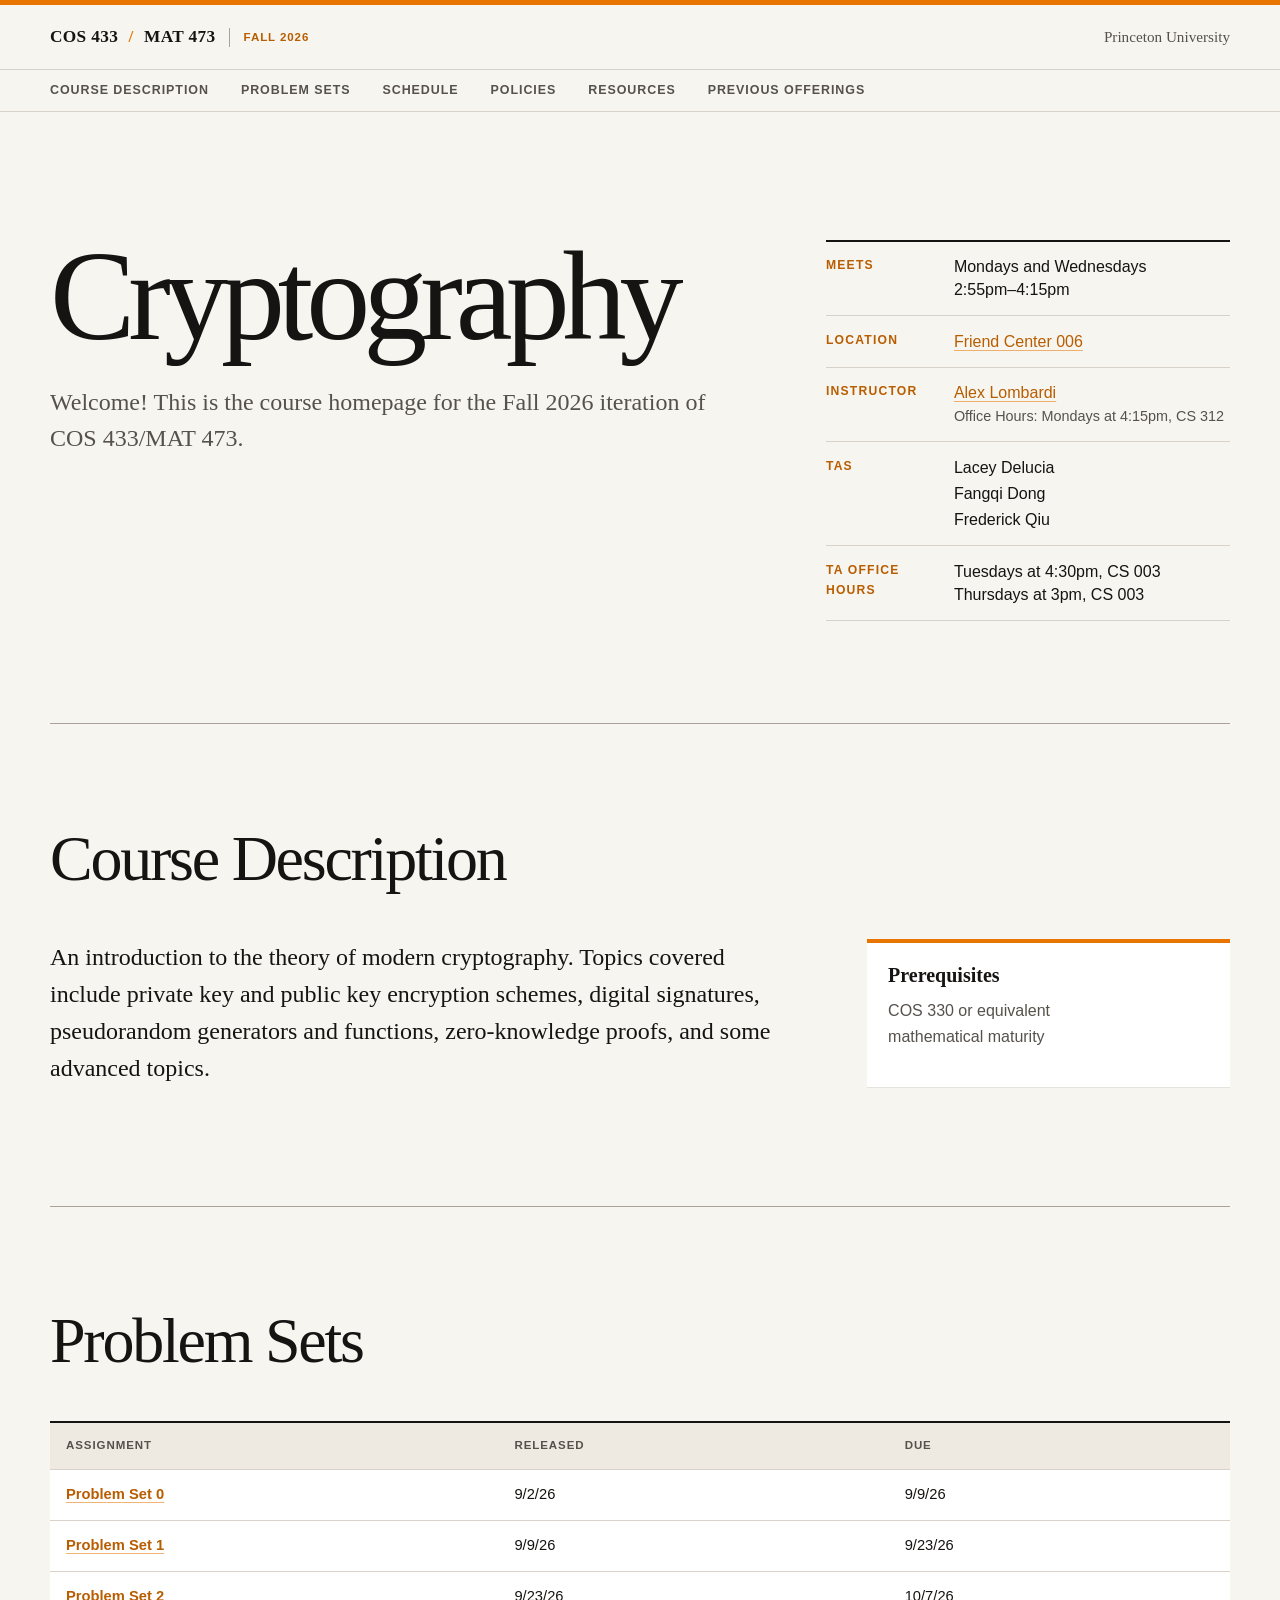
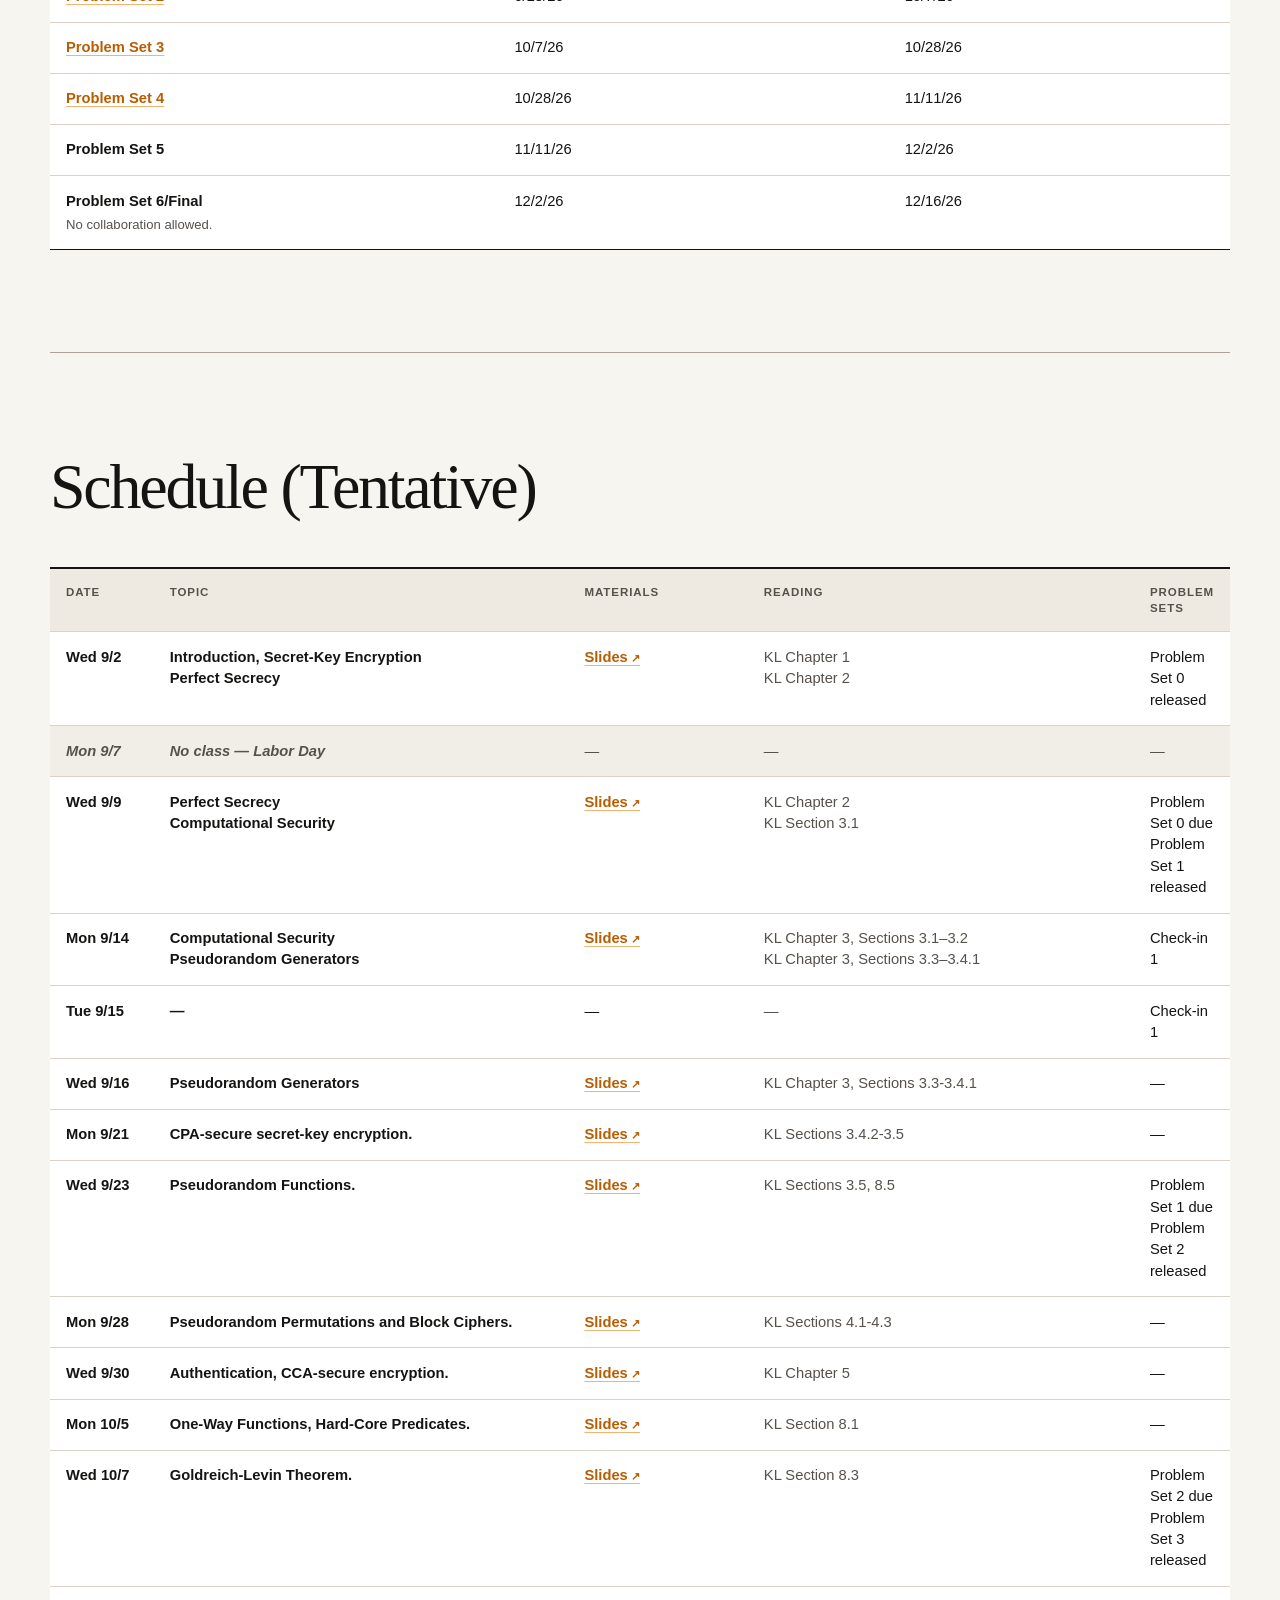
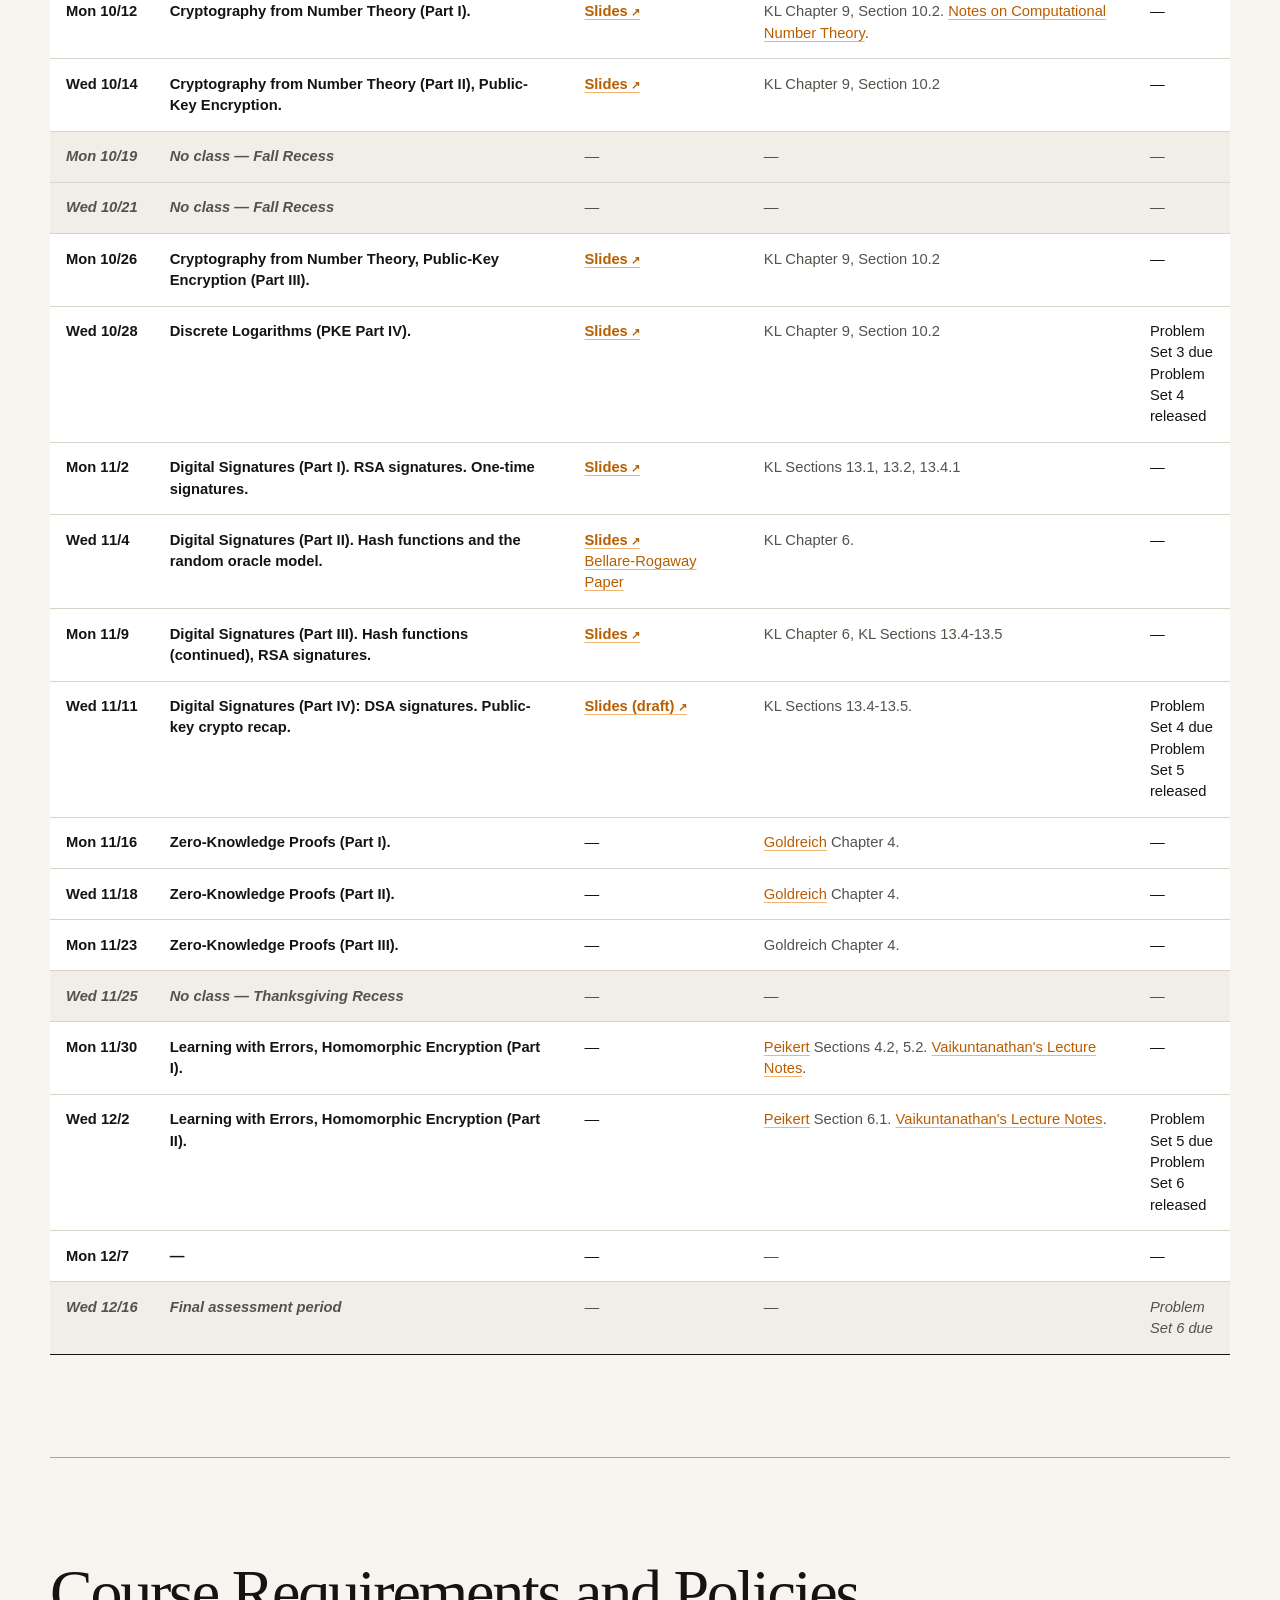
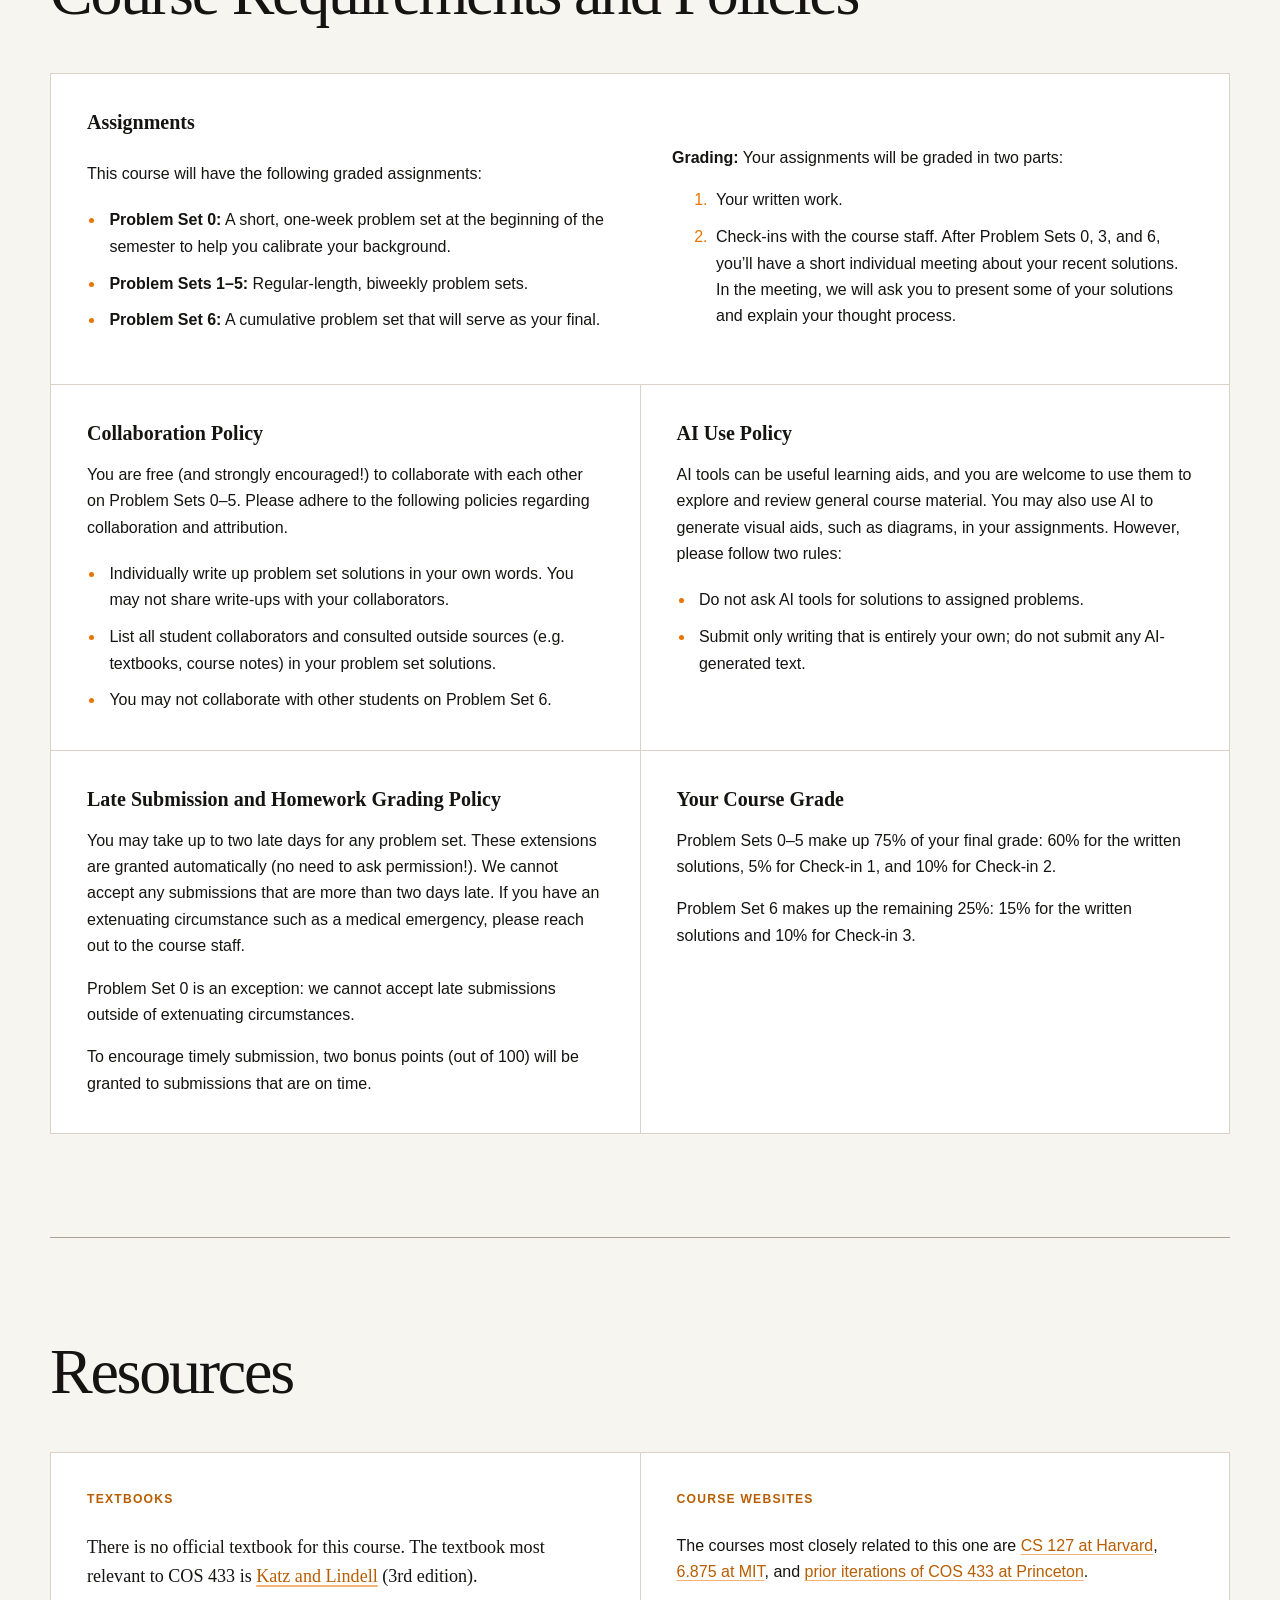
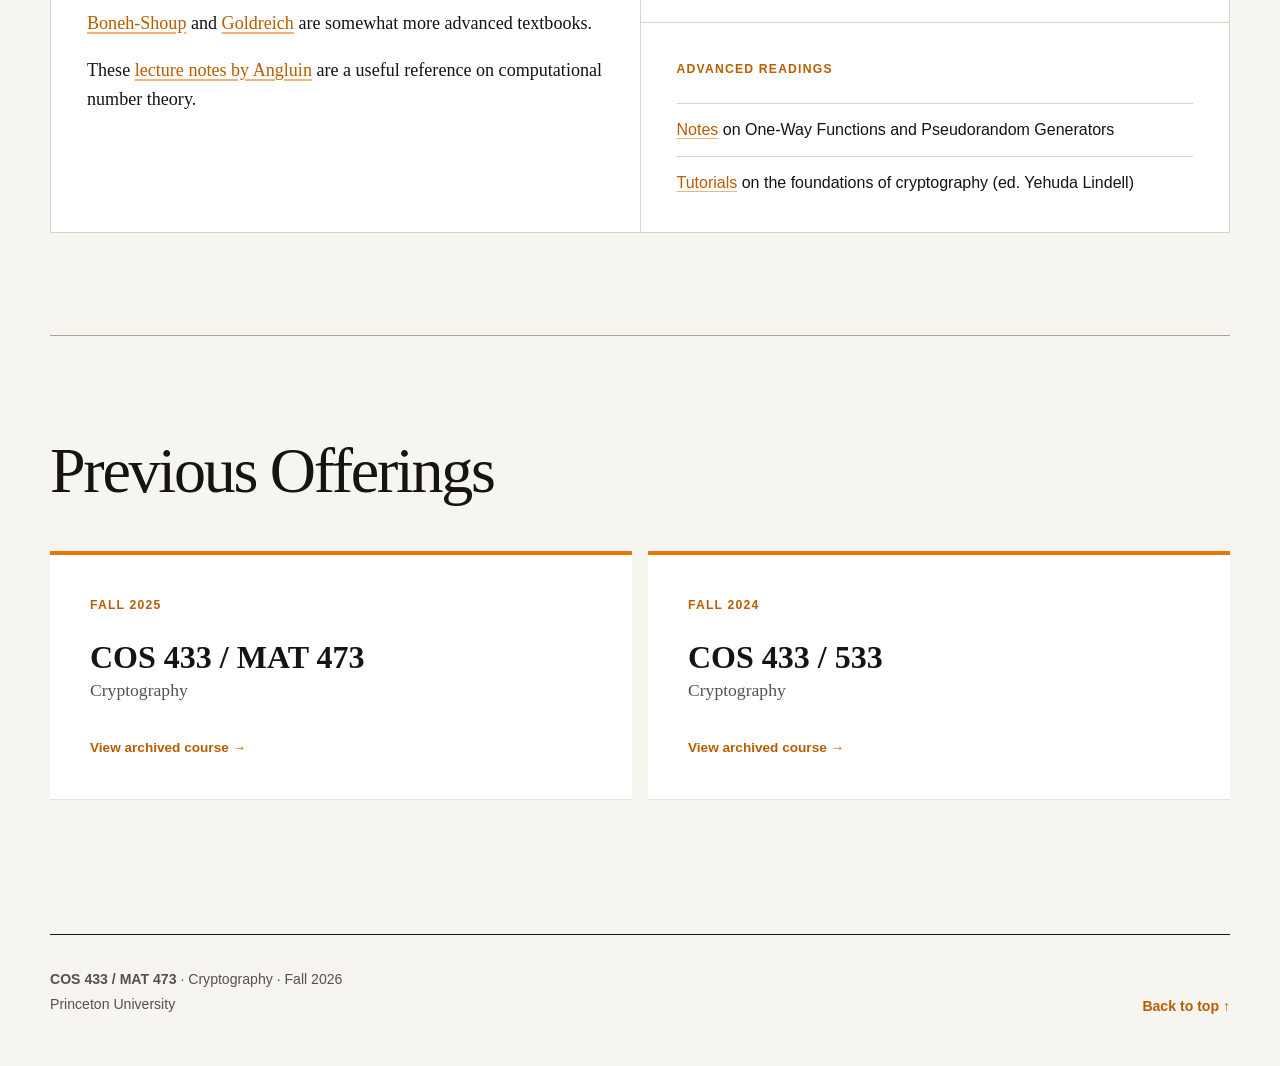
==== commit 4cb9d70e: "Publish Lecture 17 final and Lecture 18 draft slides" ====
--- a/index.html
+++ b/index.html
@@ -172,8 +172,8 @@
               <tr><th scope="row"><time datetime="2026-10-28">Wed 10/28</time></th><td>Discrete Logarithms (PKE Part IV).</td><td><a class="material-link published-slide" href="slides/fall-2026/L14-final.pdf">Slides</a></td><td>KL Chapter 9, Section 10.2</td><td>Problem Set 3 due<br>Problem Set 4 released</td></tr>
               <tr><th scope="row"><time datetime="2026-11-02">Mon 11/2</time></th><td>Digital Signatures (Part I). RSA signatures. One-time signatures.</td><td><a class="material-link published-slide" href="slides/fall-2026/L15-final.pdf">Slides</a></td><td>KL Sections 13.1, 13.2, 13.4.1</td><td>—</td></tr>
               <tr><th scope="row"><time datetime="2026-11-04">Wed 11/4</time></th><td>Digital Signatures (Part II). Hash functions and the random oracle model.</td><td><a class="material-link published-slide" href="slides/fall-2026/L16-final.pdf">Slides</a><br><a href="https://cseweb.ucsd.edu/~mihir/papers/ro.pdf">Bellare-Rogaway Paper</a></td><td>KL Chapter 6.</td><td>—</td></tr>
-              <tr><th scope="row"><time datetime="2026-11-09">Mon 11/9</time></th><td>Digital Signatures (Part III). Hash functions (continued), RSA signatures.</td><td><a class="material-link" href="slides/fall-2026/L17-draft.pdf">(draft)</a></td><td>KL Chapter 6, KL Sections 13.4-13.5</td><td>—</td></tr>
-              <tr><th scope="row"><time datetime="2026-11-11">Wed 11/11</time></th><td>Digital Signatures (Part IV): DSA signatures. Public-key crypto recap.</td><td><a class="material-link" href="slides/fall-2026/L18-final.pdf">(draft)</a></td><td>KL Sections 13.4-13.5.</td><td>Problem Set 4 due<br>Problem Set 5 released</td></tr>
+              <tr><th scope="row"><time datetime="2026-11-09">Mon 11/9</time></th><td>Digital Signatures (Part III). Hash functions (continued), RSA signatures.</td><td><a class="material-link published-slide" href="slides/fall-2026/L17-final.pdf">Slides</a></td><td>KL Chapter 6, KL Sections 13.4-13.5</td><td>—</td></tr>
+              <tr><th scope="row"><time datetime="2026-11-11">Wed 11/11</time></th><td>Digital Signatures (Part IV): DSA signatures. Public-key crypto recap.</td><td><a class="material-link" href="slides/fall-2026/L18-draft.pdf">(draft)</a></td><td>KL Sections 13.4-13.5.</td><td>Problem Set 4 due<br>Problem Set 5 released</td></tr>
               <tr><th scope="row"><time datetime="2026-11-16">Mon 11/16</time></th><td>Zero-Knowledge Proofs (Part I).</td><td><a class="material-link" href="slides/fall-2026/L19-final.pdf">(draft)</a></td><td><a href="https://www.wisdom.weizmann.ac.il/~oded/foc-drafts.html">Goldreich</a> Chapter 4.</td><td>—</td></tr>
               <tr><th scope="row"><time datetime="2026-11-18">Wed 11/18</time></th><td>Zero-Knowledge Proofs (Part II).</td><td><a class="material-link" href="slides/fall-2026/L20-final.pdf">(draft)</a></td><td><a href="https://www.wisdom.weizmann.ac.il/~oded/foc-drafts.html">Goldreich</a> Chapter 4.</td><td>—</td></tr>
               <tr><th scope="row"><time datetime="2026-11-23">Mon 11/23</time></th><td>Zero-Knowledge Proofs (Part III).</td><td><a class="material-link" href="slides/fall-2026/L21-final.pdf">(draft)</a></td><td>Goldreich Chapter 4.</td><td>—</td></tr>
--- a/style.css
+++ b/style.css
@@ -548,11 +548,11 @@
   content: none;
 }
 
-.hide-unreleased-slides .material-link[href^="slides/fall-2026/"]:not([href$="L01-final.pdf"]):not([href$="L02-final.pdf"]):not([href$="L03-final.pdf"]):not([href$="L04-final.pdf"]):not([href$="L05-final.pdf"]):not([href$="L06-final.pdf"]):not([href$="L07-final.pdf"]):not([href$="L08-final.pdf"]):not([href$="L09-final.pdf"]):not([href$="L10-final.pdf"]):not([href$="L11-final.pdf"]):not([href$="L12-final.pdf"]):not([href$="L13-final.pdf"]):not([href$="L14-final.pdf"]):not([href$="L15-final.pdf"]):not([href$="L16-final.pdf"]):not([href$="L17-draft.pdf"]) {
+.hide-unreleased-slides .material-link[href^="slides/fall-2026/"]:not([href$="L01-final.pdf"]):not([href$="L02-final.pdf"]):not([href$="L03-final.pdf"]):not([href$="L04-final.pdf"]):not([href$="L05-final.pdf"]):not([href$="L06-final.pdf"]):not([href$="L07-final.pdf"]):not([href$="L08-final.pdf"]):not([href$="L09-final.pdf"]):not([href$="L10-final.pdf"]):not([href$="L11-final.pdf"]):not([href$="L12-final.pdf"]):not([href$="L13-final.pdf"]):not([href$="L14-final.pdf"]):not([href$="L15-final.pdf"]):not([href$="L16-final.pdf"]):not([href$="L17-final.pdf"]):not([href$="L18-draft.pdf"]) {
   display: none;
 }
 
-.hide-unreleased-slides td:has(> .material-link[href^="slides/fall-2026/"]:not([href$="L01-final.pdf"]):not([href$="L02-final.pdf"]):not([href$="L03-final.pdf"]):not([href$="L04-final.pdf"]):not([href$="L05-final.pdf"]):not([href$="L06-final.pdf"]):not([href$="L07-final.pdf"]):not([href$="L08-final.pdf"]):not([href$="L09-final.pdf"]):not([href$="L10-final.pdf"]):not([href$="L11-final.pdf"]):not([href$="L12-final.pdf"]):not([href$="L13-final.pdf"]):not([href$="L14-final.pdf"]):not([href$="L15-final.pdf"]):not([href$="L16-final.pdf"]):not([href$="L17-draft.pdf"]))::after {
+.hide-unreleased-slides td:has(> .material-link[href^="slides/fall-2026/"]:not([href$="L01-final.pdf"]):not([href$="L02-final.pdf"]):not([href$="L03-final.pdf"]):not([href$="L04-final.pdf"]):not([href$="L05-final.pdf"]):not([href$="L06-final.pdf"]):not([href$="L07-final.pdf"]):not([href$="L08-final.pdf"]):not([href$="L09-final.pdf"]):not([href$="L10-final.pdf"]):not([href$="L11-final.pdf"]):not([href$="L12-final.pdf"]):not([href$="L13-final.pdf"]):not([href$="L14-final.pdf"]):not([href$="L15-final.pdf"]):not([href$="L16-final.pdf"]):not([href$="L17-final.pdf"]):not([href$="L18-draft.pdf"]))::after {
   content: "—";
 }
 
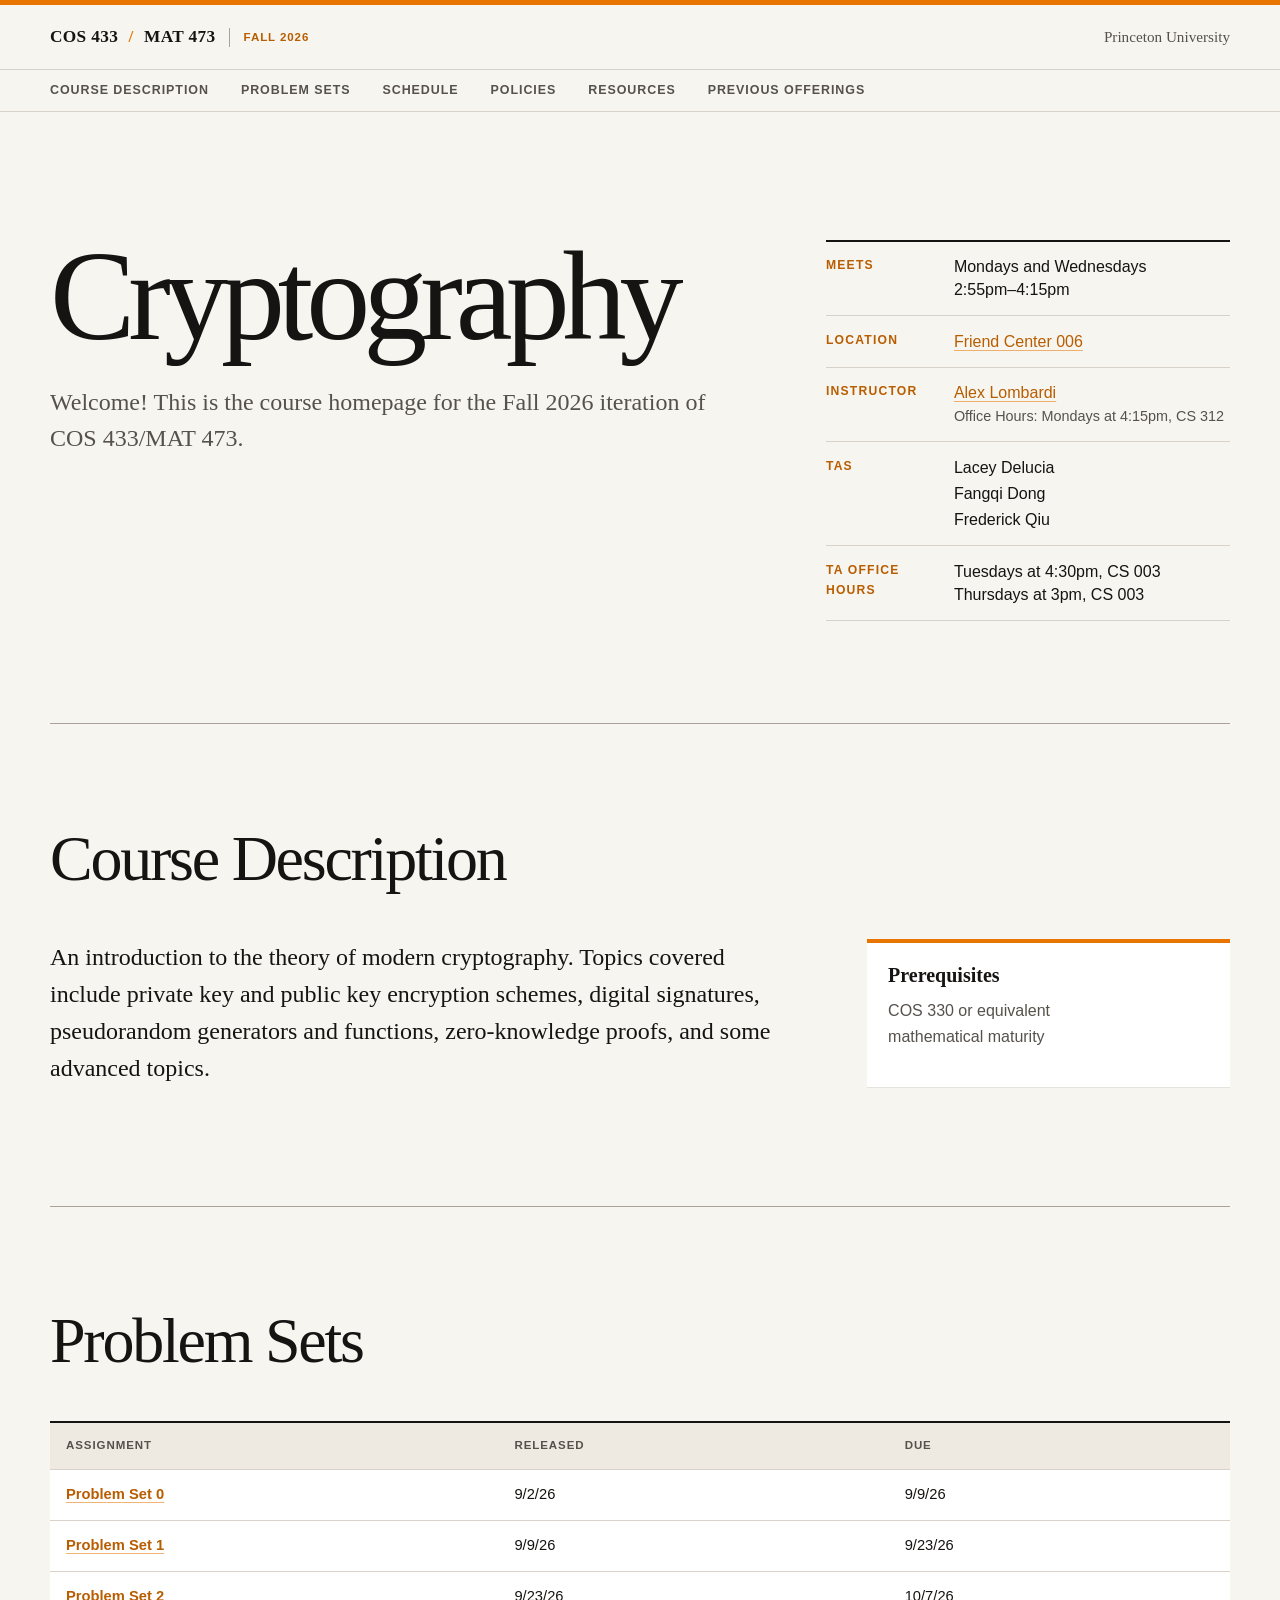
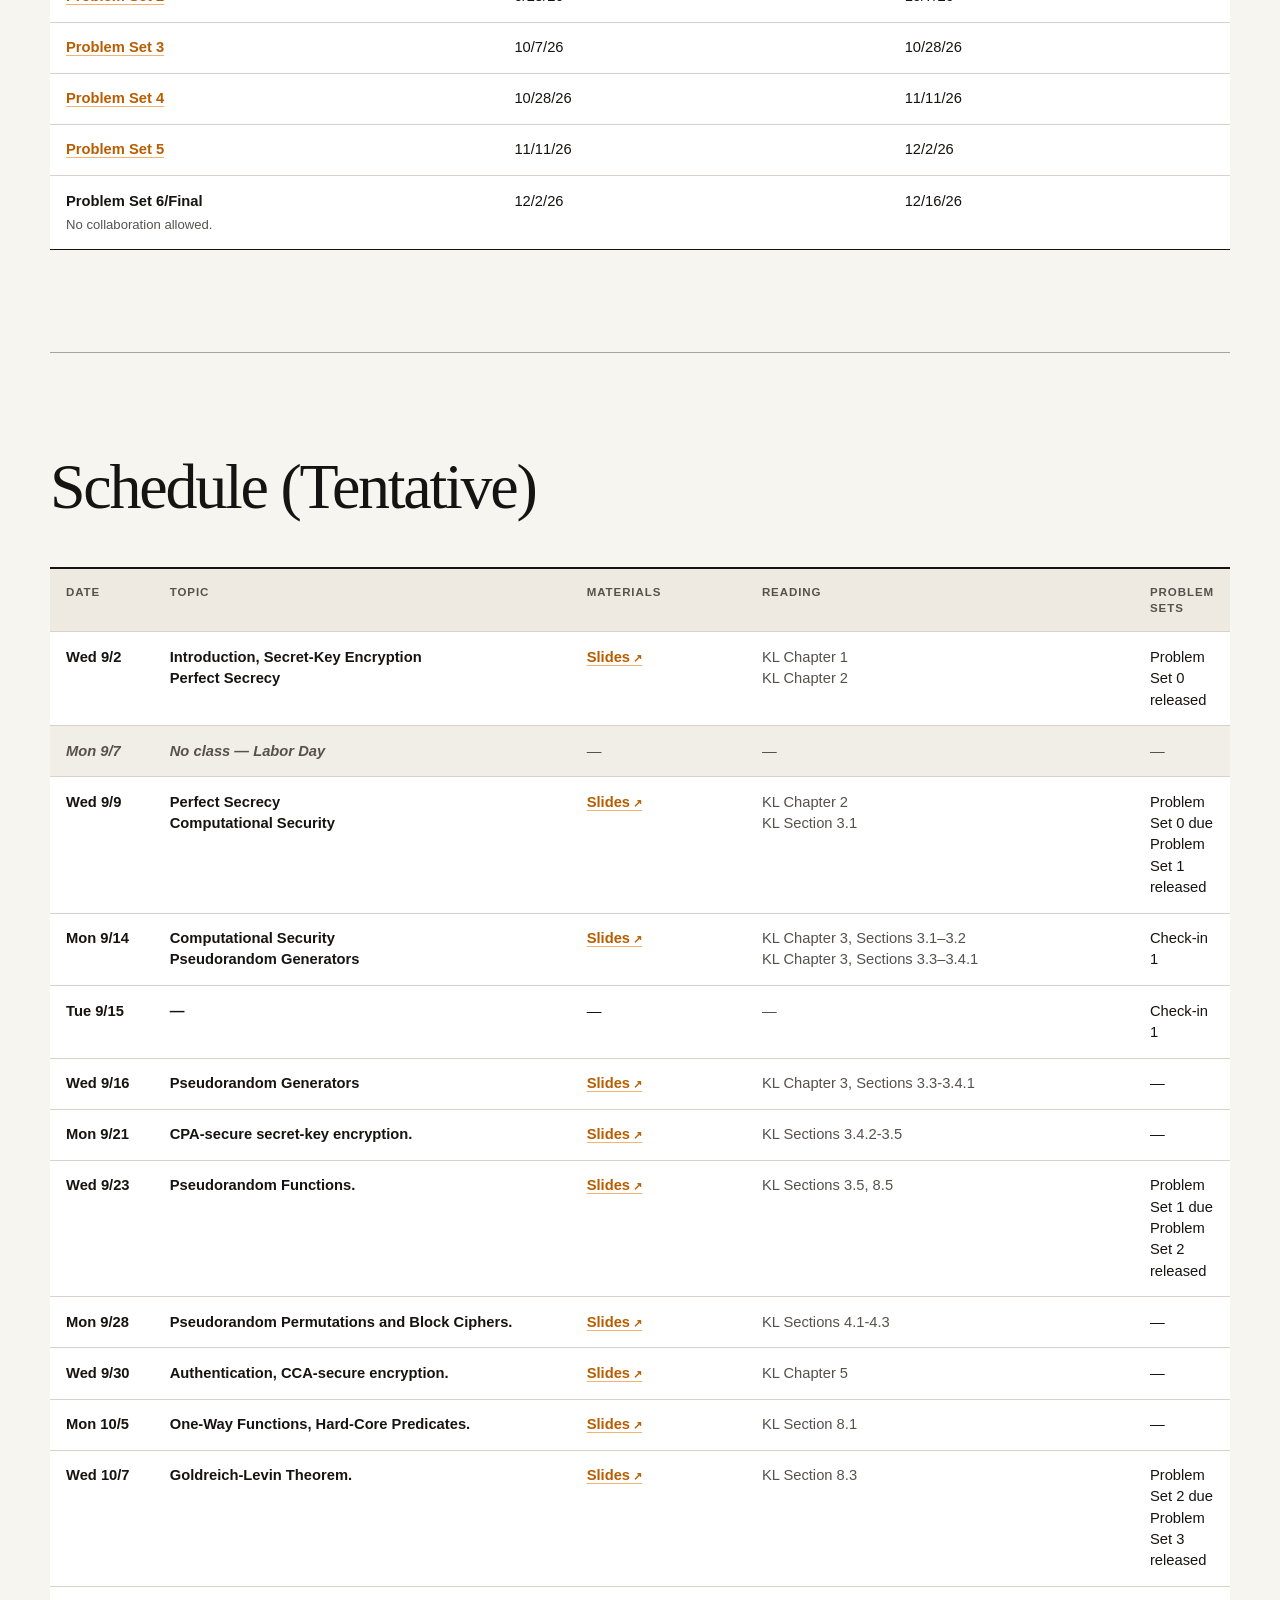
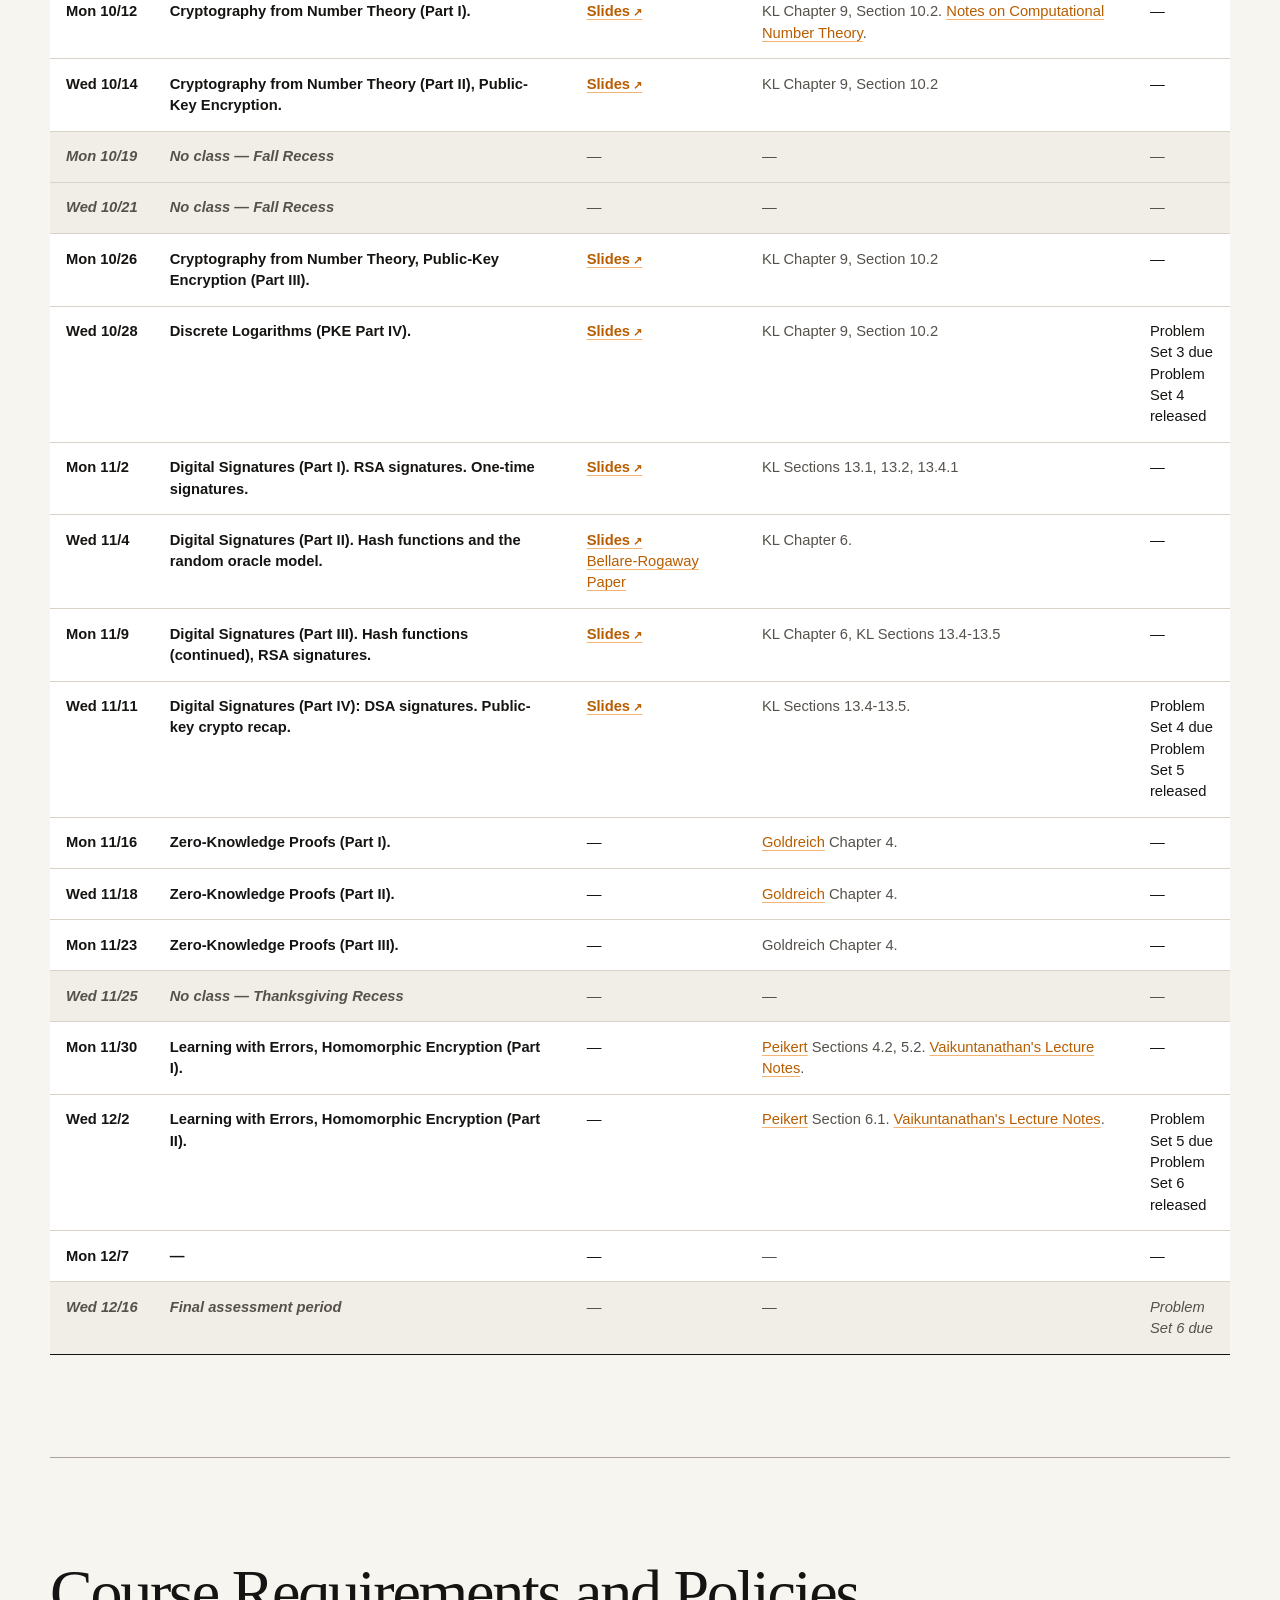
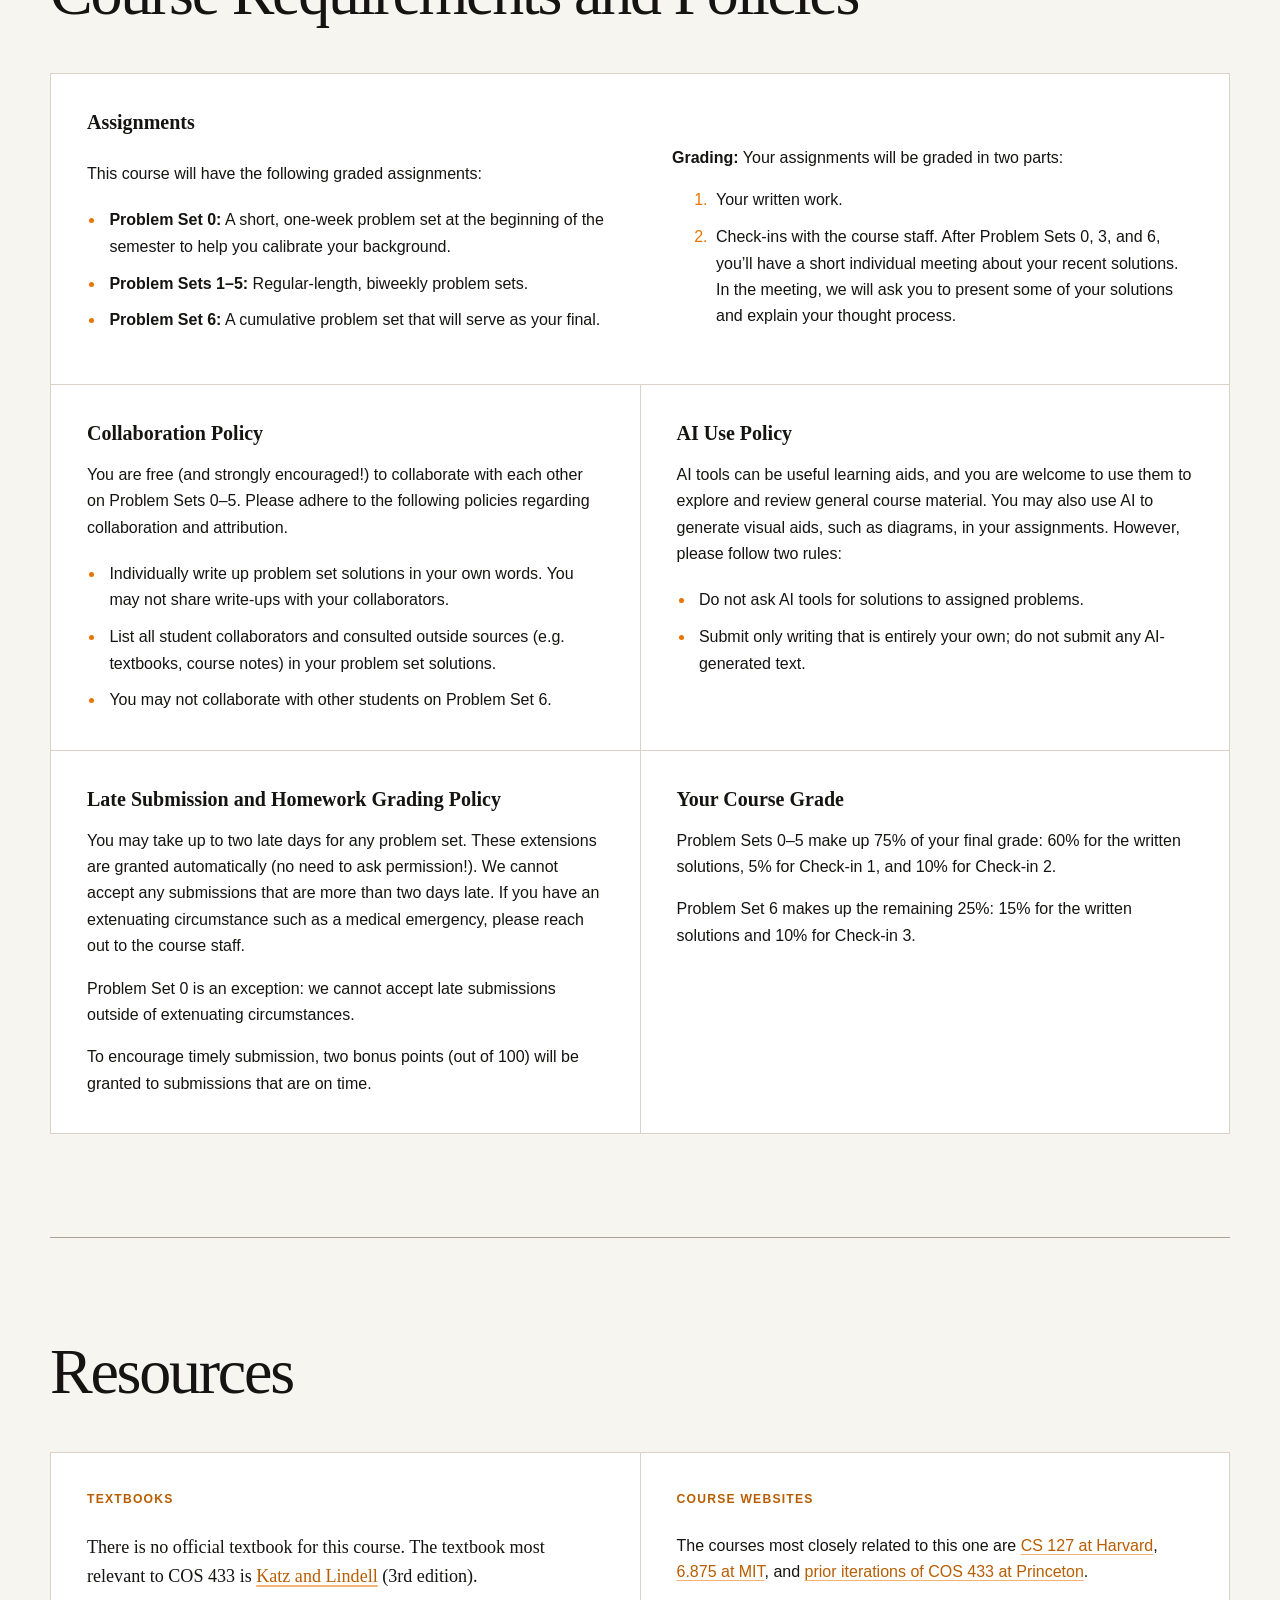
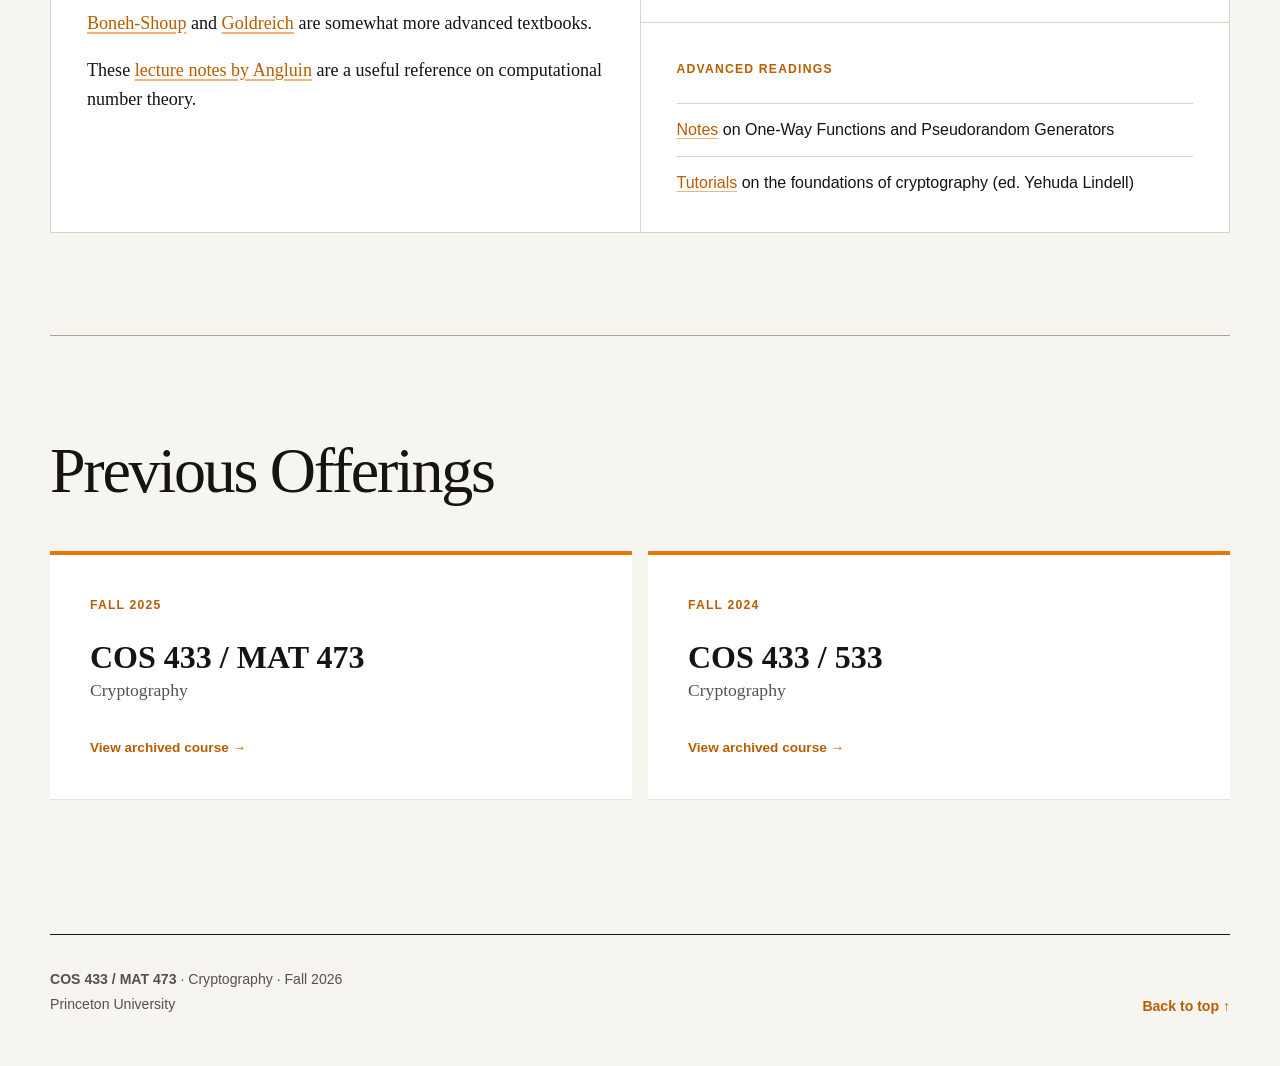
==== commit e837545b: "Publish Lecture 18 final notes and Problem Set 5" ====
--- a/index.html
+++ b/index.html
@@ -127,7 +127,7 @@
                 <td><time datetime="2026-11-11">11/11/26</time></td>
               </tr>
               <tr>
-                <th scope="row">Problem Set 5</th>
+                <th scope="row"><a href="problem-sets/fall-2026/COS_433_Fall_2026_Problem_Set_5.pdf">Problem Set 5</a></th>
                 <td><time datetime="2026-11-11">11/11/26</time></td>
                 <td><time datetime="2026-12-02">12/2/26</time></td>
               </tr>
@@ -173,7 +173,7 @@
               <tr><th scope="row"><time datetime="2026-11-02">Mon 11/2</time></th><td>Digital Signatures (Part I). RSA signatures. One-time signatures.</td><td><a class="material-link published-slide" href="slides/fall-2026/L15-final.pdf">Slides</a></td><td>KL Sections 13.1, 13.2, 13.4.1</td><td>—</td></tr>
               <tr><th scope="row"><time datetime="2026-11-04">Wed 11/4</time></th><td>Digital Signatures (Part II). Hash functions and the random oracle model.</td><td><a class="material-link published-slide" href="slides/fall-2026/L16-final.pdf">Slides</a><br><a href="https://cseweb.ucsd.edu/~mihir/papers/ro.pdf">Bellare-Rogaway Paper</a></td><td>KL Chapter 6.</td><td>—</td></tr>
               <tr><th scope="row"><time datetime="2026-11-09">Mon 11/9</time></th><td>Digital Signatures (Part III). Hash functions (continued), RSA signatures.</td><td><a class="material-link published-slide" href="slides/fall-2026/L17-final.pdf">Slides</a></td><td>KL Chapter 6, KL Sections 13.4-13.5</td><td>—</td></tr>
-              <tr><th scope="row"><time datetime="2026-11-11">Wed 11/11</time></th><td>Digital Signatures (Part IV): DSA signatures. Public-key crypto recap.</td><td><a class="material-link" href="slides/fall-2026/L18-draft.pdf">(draft)</a></td><td>KL Sections 13.4-13.5.</td><td>Problem Set 4 due<br>Problem Set 5 released</td></tr>
+              <tr><th scope="row"><time datetime="2026-11-11">Wed 11/11</time></th><td>Digital Signatures (Part IV): DSA signatures. Public-key crypto recap.</td><td><a class="material-link published-slide" href="slides/fall-2026/L18-final.pdf">Slides</a></td><td>KL Sections 13.4-13.5.</td><td>Problem Set 4 due<br>Problem Set 5 released</td></tr>
               <tr><th scope="row"><time datetime="2026-11-16">Mon 11/16</time></th><td>Zero-Knowledge Proofs (Part I).</td><td><a class="material-link" href="slides/fall-2026/L19-final.pdf">(draft)</a></td><td><a href="https://www.wisdom.weizmann.ac.il/~oded/foc-drafts.html">Goldreich</a> Chapter 4.</td><td>—</td></tr>
               <tr><th scope="row"><time datetime="2026-11-18">Wed 11/18</time></th><td>Zero-Knowledge Proofs (Part II).</td><td><a class="material-link" href="slides/fall-2026/L20-final.pdf">(draft)</a></td><td><a href="https://www.wisdom.weizmann.ac.il/~oded/foc-drafts.html">Goldreich</a> Chapter 4.</td><td>—</td></tr>
               <tr><th scope="row"><time datetime="2026-11-23">Mon 11/23</time></th><td>Zero-Knowledge Proofs (Part III).</td><td><a class="material-link" href="slides/fall-2026/L21-final.pdf">(draft)</a></td><td>Goldreich Chapter 4.</td><td>—</td></tr>
--- a/style.css
+++ b/style.css
@@ -548,11 +548,11 @@
   content: none;
 }
 
-.hide-unreleased-slides .material-link[href^="slides/fall-2026/"]:not([href$="L01-final.pdf"]):not([href$="L02-final.pdf"]):not([href$="L03-final.pdf"]):not([href$="L04-final.pdf"]):not([href$="L05-final.pdf"]):not([href$="L06-final.pdf"]):not([href$="L07-final.pdf"]):not([href$="L08-final.pdf"]):not([href$="L09-final.pdf"]):not([href$="L10-final.pdf"]):not([href$="L11-final.pdf"]):not([href$="L12-final.pdf"]):not([href$="L13-final.pdf"]):not([href$="L14-final.pdf"]):not([href$="L15-final.pdf"]):not([href$="L16-final.pdf"]):not([href$="L17-final.pdf"]):not([href$="L18-draft.pdf"]) {
+.hide-unreleased-slides .material-link[href^="slides/fall-2026/"]:not([href$="L01-final.pdf"]):not([href$="L02-final.pdf"]):not([href$="L03-final.pdf"]):not([href$="L04-final.pdf"]):not([href$="L05-final.pdf"]):not([href$="L06-final.pdf"]):not([href$="L07-final.pdf"]):not([href$="L08-final.pdf"]):not([href$="L09-final.pdf"]):not([href$="L10-final.pdf"]):not([href$="L11-final.pdf"]):not([href$="L12-final.pdf"]):not([href$="L13-final.pdf"]):not([href$="L14-final.pdf"]):not([href$="L15-final.pdf"]):not([href$="L16-final.pdf"]):not([href$="L17-final.pdf"]):not([href$="L18-final.pdf"]) {
   display: none;
 }
 
-.hide-unreleased-slides td:has(> .material-link[href^="slides/fall-2026/"]:not([href$="L01-final.pdf"]):not([href$="L02-final.pdf"]):not([href$="L03-final.pdf"]):not([href$="L04-final.pdf"]):not([href$="L05-final.pdf"]):not([href$="L06-final.pdf"]):not([href$="L07-final.pdf"]):not([href$="L08-final.pdf"]):not([href$="L09-final.pdf"]):not([href$="L10-final.pdf"]):not([href$="L11-final.pdf"]):not([href$="L12-final.pdf"]):not([href$="L13-final.pdf"]):not([href$="L14-final.pdf"]):not([href$="L15-final.pdf"]):not([href$="L16-final.pdf"]):not([href$="L17-final.pdf"]):not([href$="L18-draft.pdf"]))::after {
+.hide-unreleased-slides td:has(> .material-link[href^="slides/fall-2026/"]:not([href$="L01-final.pdf"]):not([href$="L02-final.pdf"]):not([href$="L03-final.pdf"]):not([href$="L04-final.pdf"]):not([href$="L05-final.pdf"]):not([href$="L06-final.pdf"]):not([href$="L07-final.pdf"]):not([href$="L08-final.pdf"]):not([href$="L09-final.pdf"]):not([href$="L10-final.pdf"]):not([href$="L11-final.pdf"]):not([href$="L12-final.pdf"]):not([href$="L13-final.pdf"]):not([href$="L14-final.pdf"]):not([href$="L15-final.pdf"]):not([href$="L16-final.pdf"]):not([href$="L17-final.pdf"]):not([href$="L18-final.pdf"]))::after {
   content: "—";
 }
 
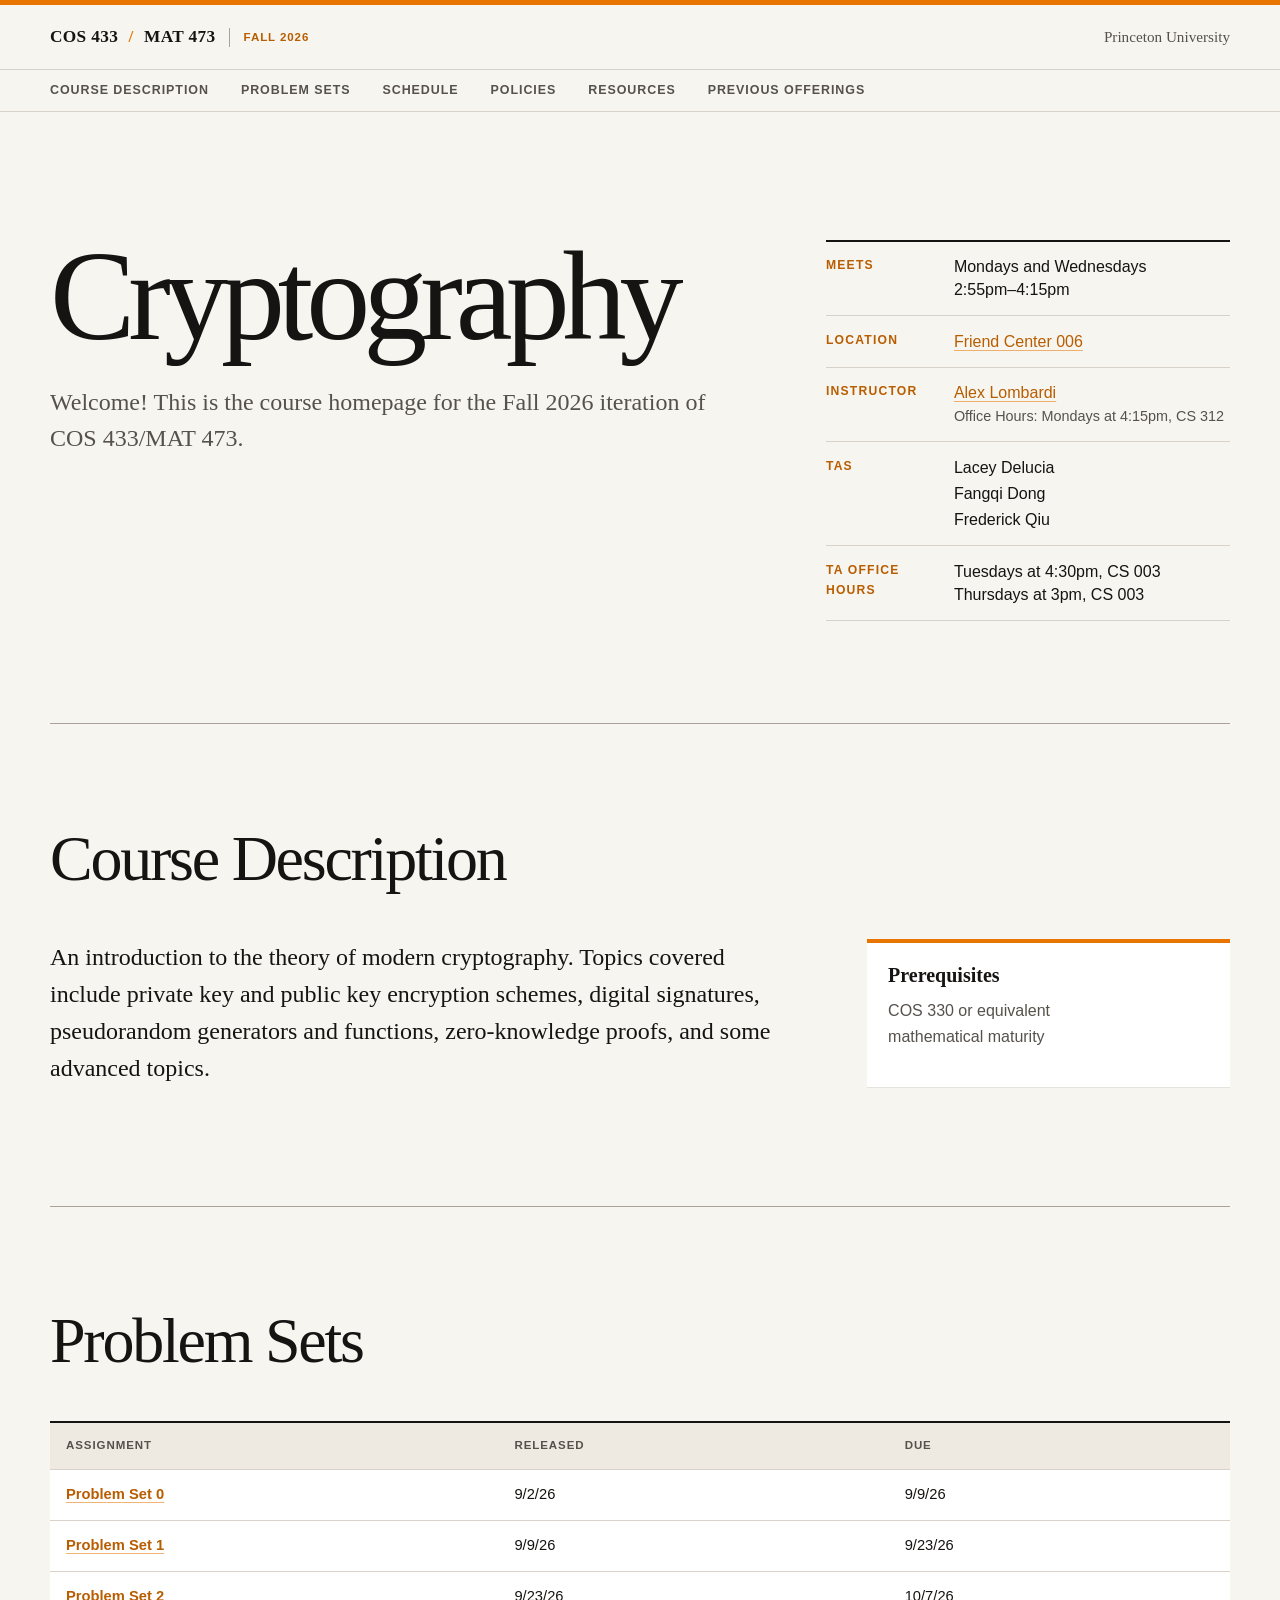
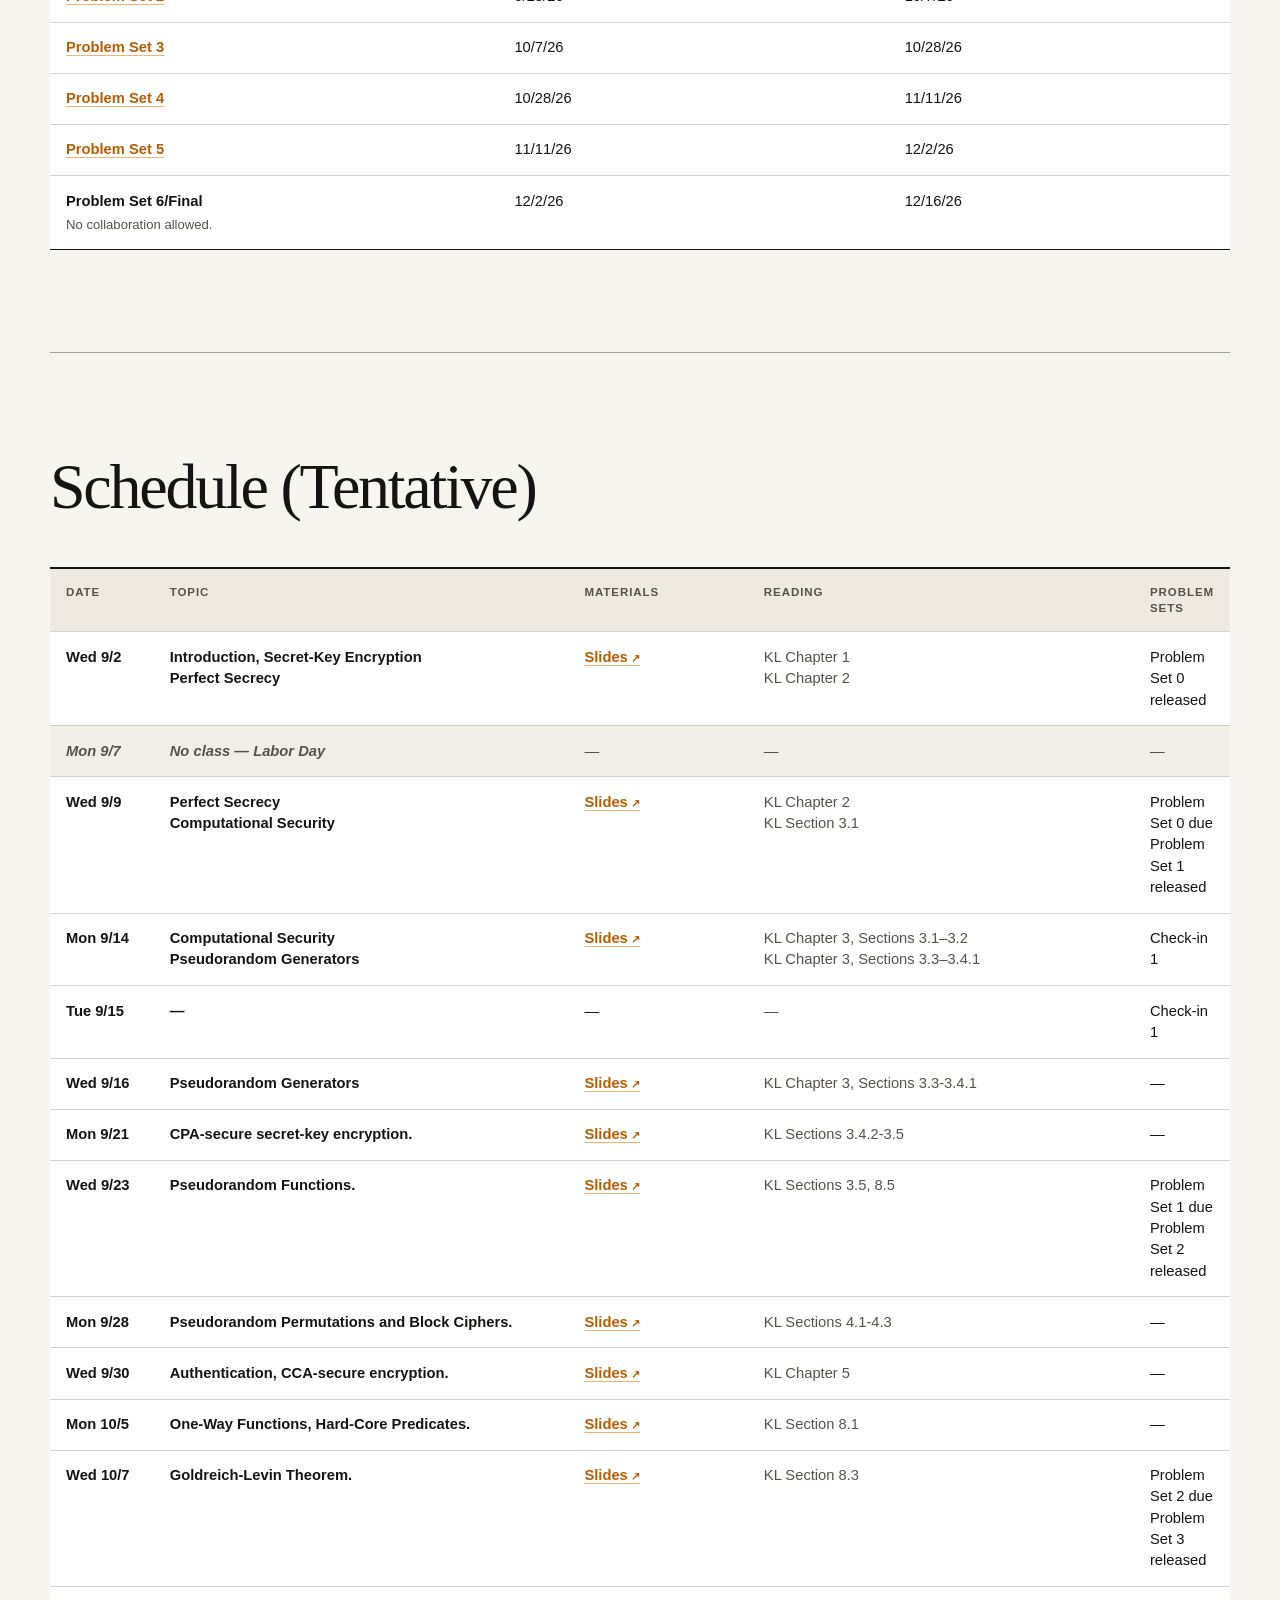
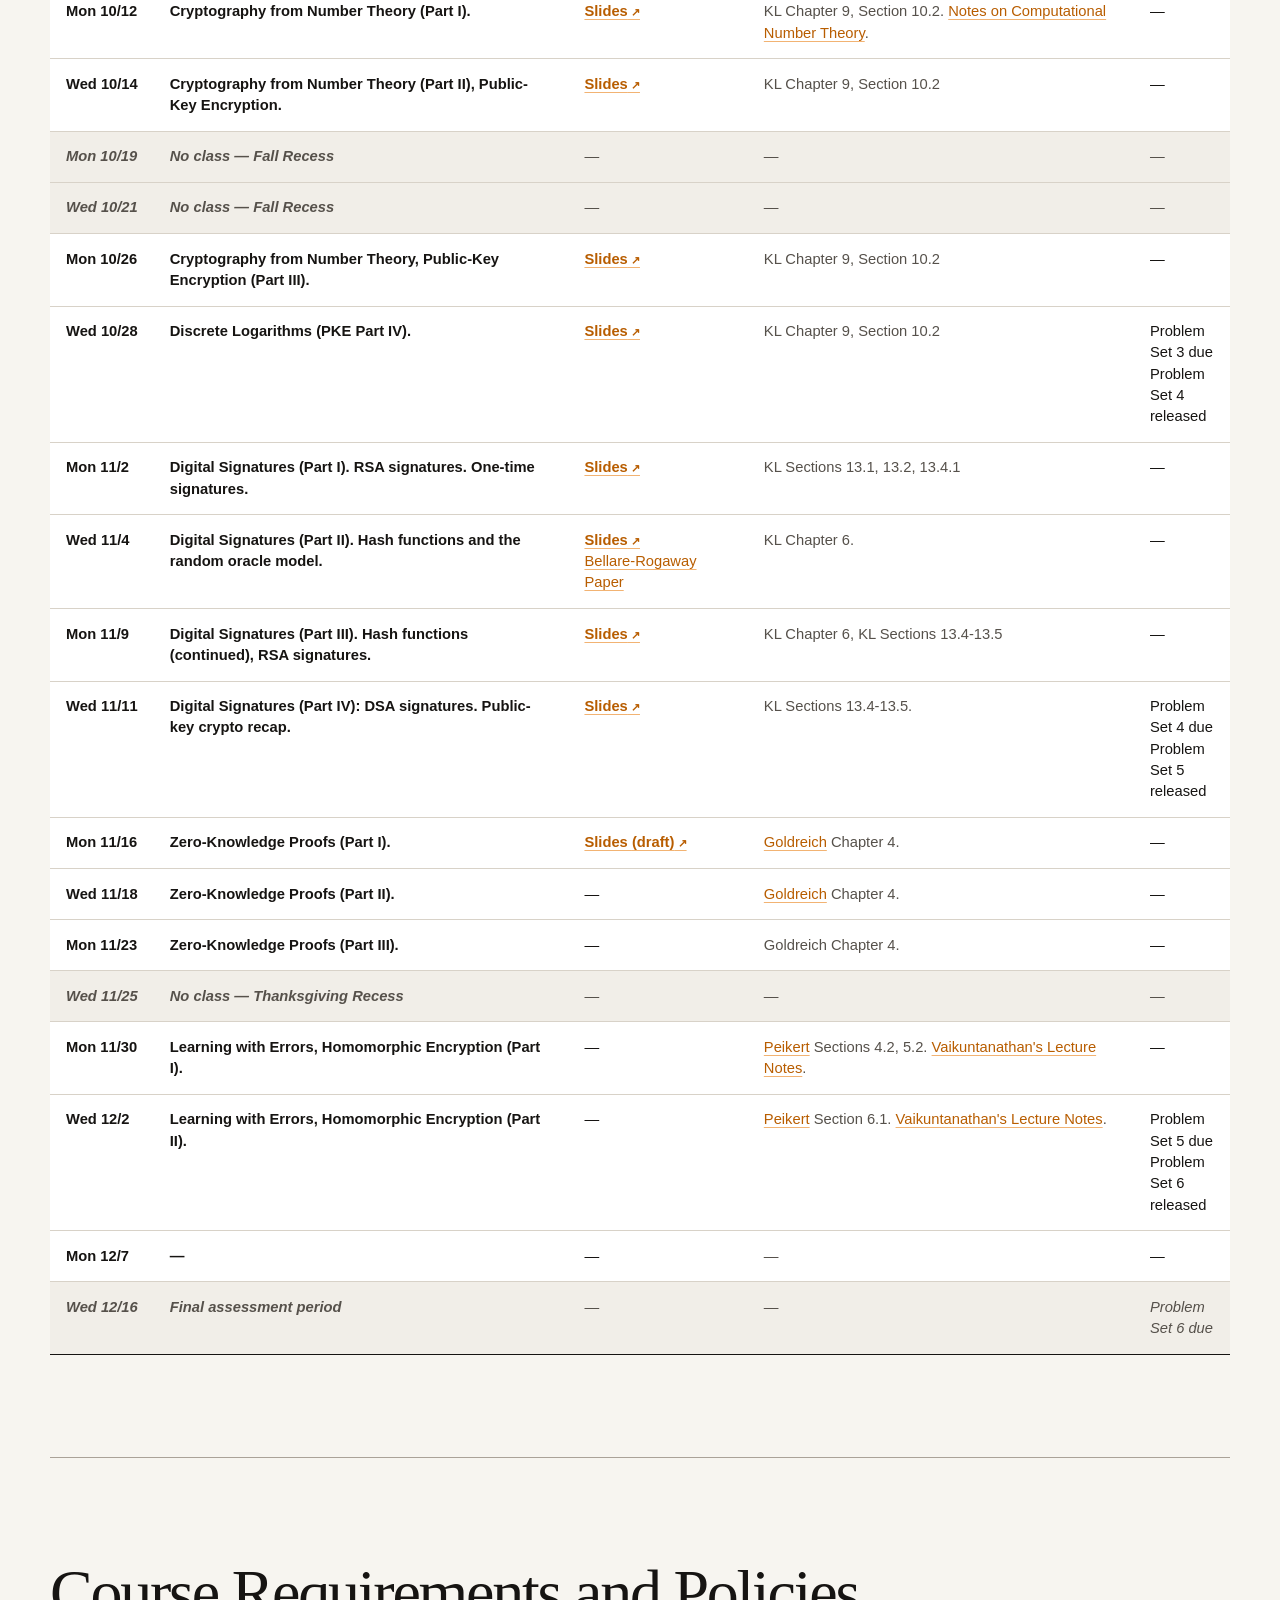
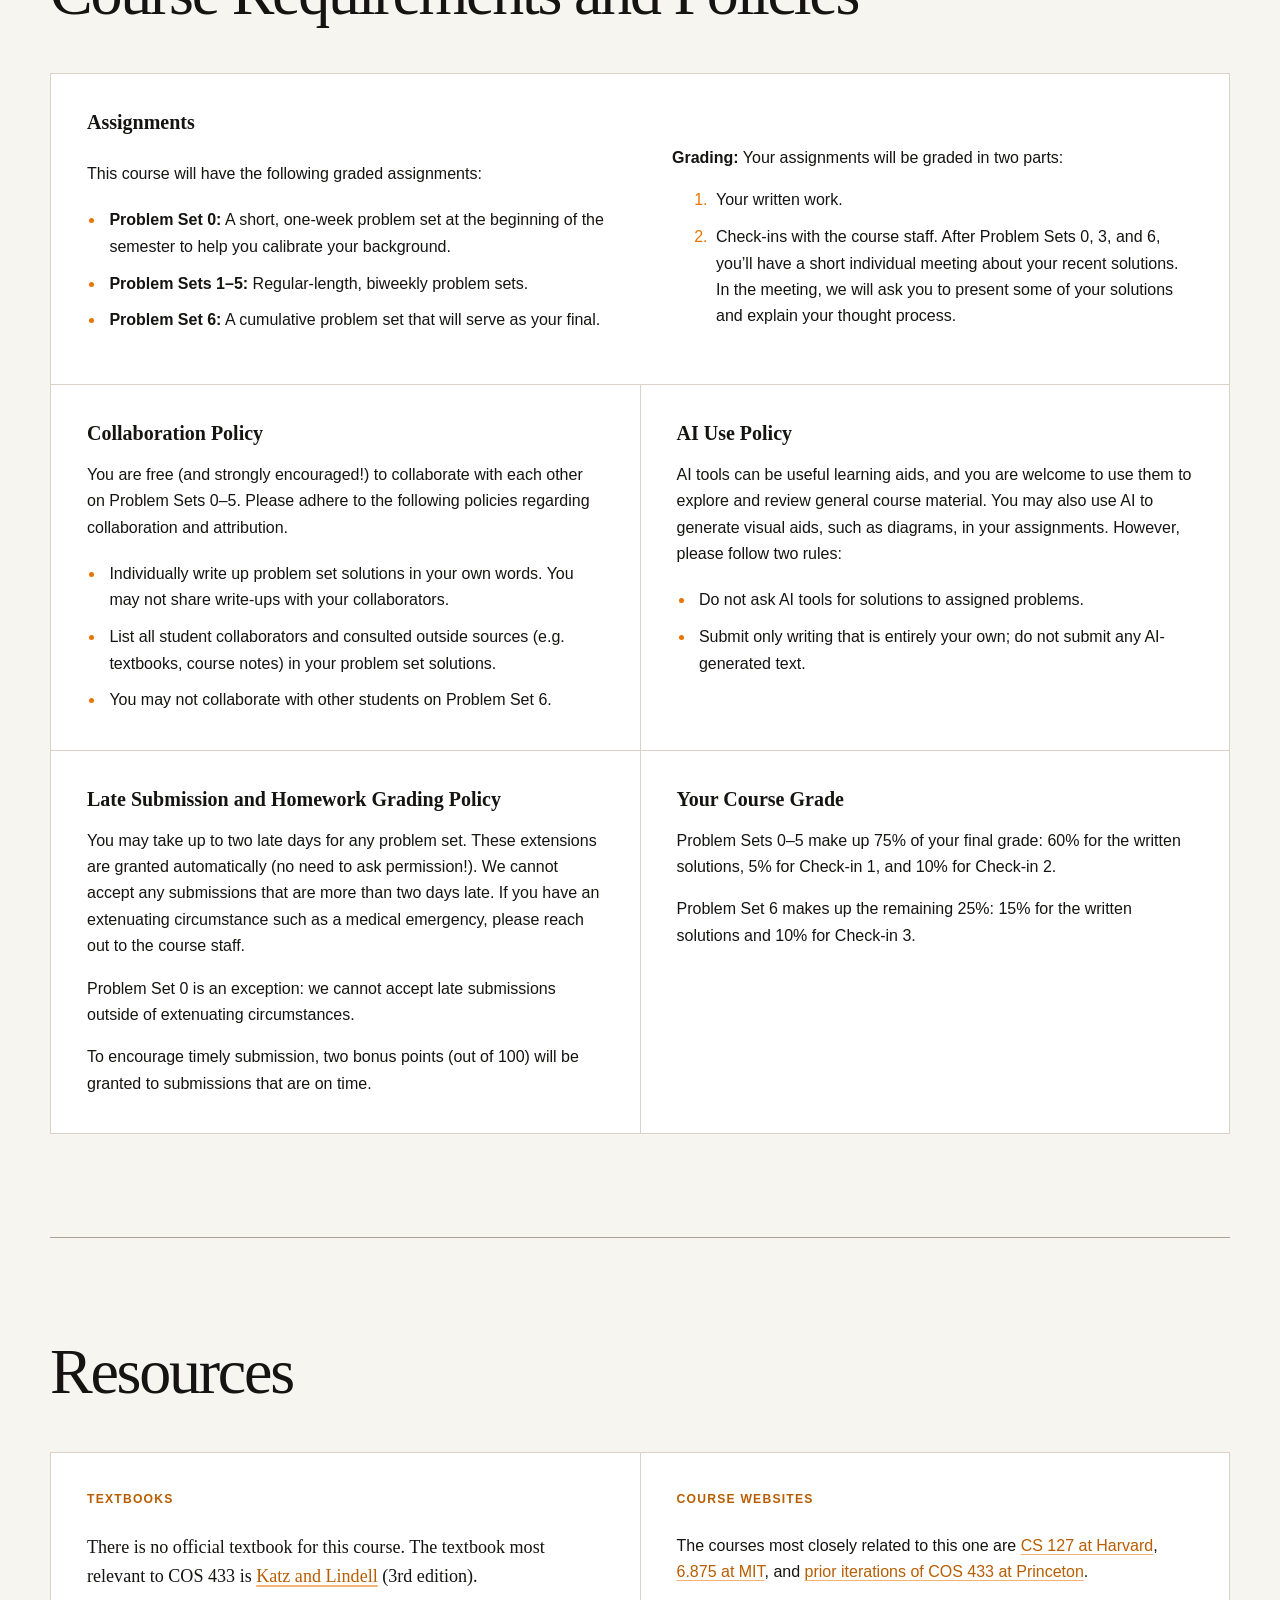
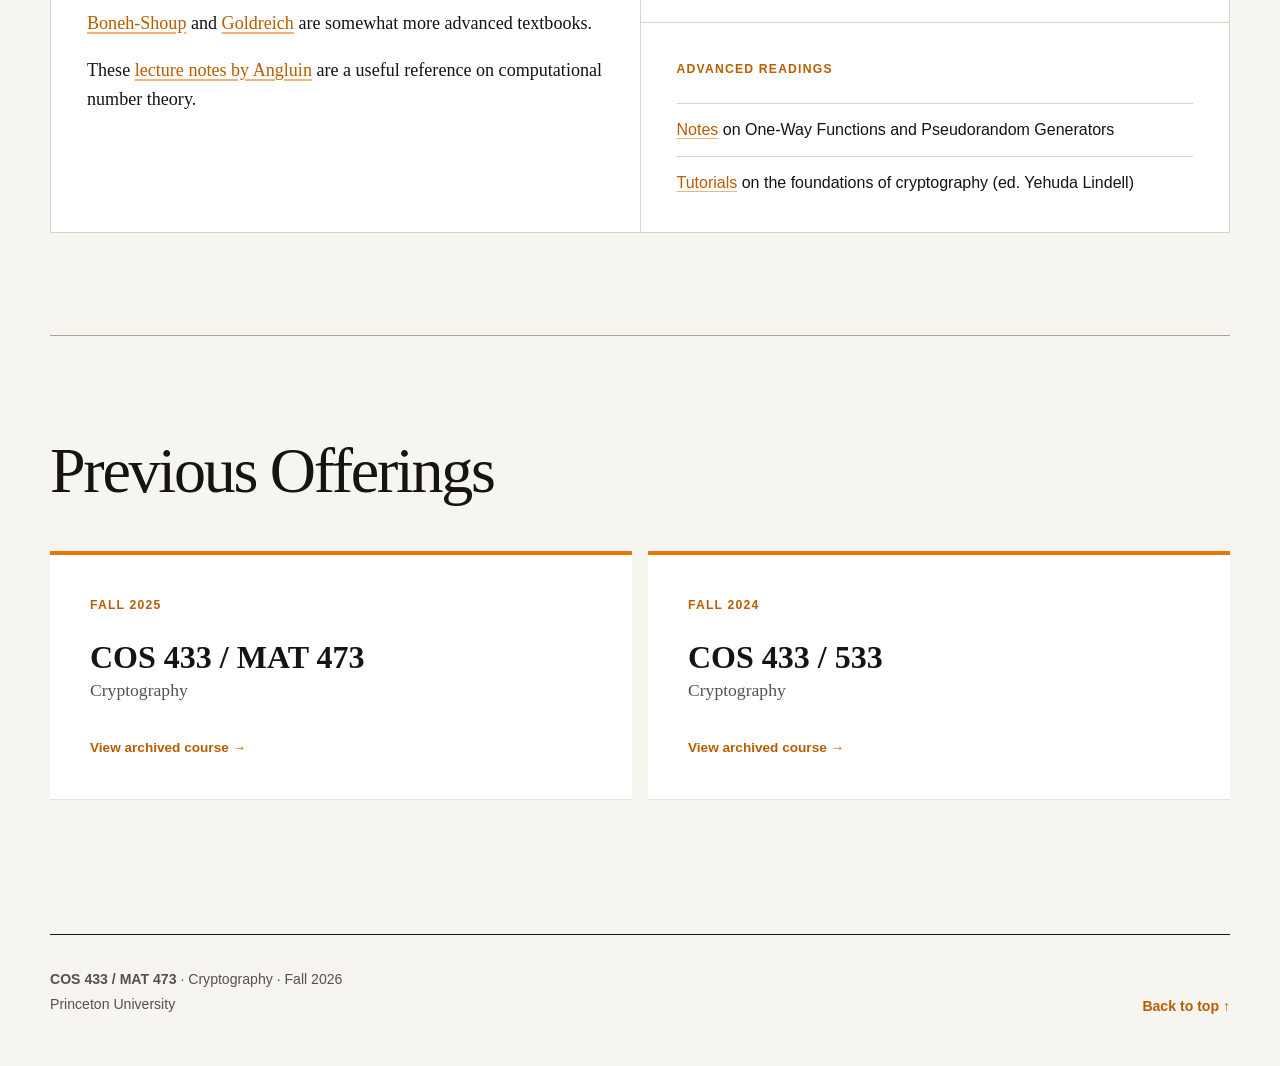
==== commit 1a242dc6: "Publish Lecture 19 draft slides" ====
--- a/index.html
+++ b/index.html
@@ -174,7 +174,7 @@
               <tr><th scope="row"><time datetime="2026-11-04">Wed 11/4</time></th><td>Digital Signatures (Part II). Hash functions and the random oracle model.</td><td><a class="material-link published-slide" href="slides/fall-2026/L16-final.pdf">Slides</a><br><a href="https://cseweb.ucsd.edu/~mihir/papers/ro.pdf">Bellare-Rogaway Paper</a></td><td>KL Chapter 6.</td><td>—</td></tr>
               <tr><th scope="row"><time datetime="2026-11-09">Mon 11/9</time></th><td>Digital Signatures (Part III). Hash functions (continued), RSA signatures.</td><td><a class="material-link published-slide" href="slides/fall-2026/L17-final.pdf">Slides</a></td><td>KL Chapter 6, KL Sections 13.4-13.5</td><td>—</td></tr>
               <tr><th scope="row"><time datetime="2026-11-11">Wed 11/11</time></th><td>Digital Signatures (Part IV): DSA signatures. Public-key crypto recap.</td><td><a class="material-link published-slide" href="slides/fall-2026/L18-final.pdf">Slides</a></td><td>KL Sections 13.4-13.5.</td><td>Problem Set 4 due<br>Problem Set 5 released</td></tr>
-              <tr><th scope="row"><time datetime="2026-11-16">Mon 11/16</time></th><td>Zero-Knowledge Proofs (Part I).</td><td><a class="material-link" href="slides/fall-2026/L19-final.pdf">(draft)</a></td><td><a href="https://www.wisdom.weizmann.ac.il/~oded/foc-drafts.html">Goldreich</a> Chapter 4.</td><td>—</td></tr>
+              <tr><th scope="row"><time datetime="2026-11-16">Mon 11/16</time></th><td>Zero-Knowledge Proofs (Part I).</td><td><a class="material-link" href="slides/fall-2026/L19-draft.pdf">(draft)</a></td><td><a href="https://www.wisdom.weizmann.ac.il/~oded/foc-drafts.html">Goldreich</a> Chapter 4.</td><td>—</td></tr>
               <tr><th scope="row"><time datetime="2026-11-18">Wed 11/18</time></th><td>Zero-Knowledge Proofs (Part II).</td><td><a class="material-link" href="slides/fall-2026/L20-final.pdf">(draft)</a></td><td><a href="https://www.wisdom.weizmann.ac.il/~oded/foc-drafts.html">Goldreich</a> Chapter 4.</td><td>—</td></tr>
               <tr><th scope="row"><time datetime="2026-11-23">Mon 11/23</time></th><td>Zero-Knowledge Proofs (Part III).</td><td><a class="material-link" href="slides/fall-2026/L21-final.pdf">(draft)</a></td><td>Goldreich Chapter 4.</td><td>—</td></tr>
               <tr class="no-class"><th scope="row"><time datetime="2026-11-25">Wed 11/25</time></th><td>No class — Thanksgiving Recess</td><td>—</td><td>—</td><td>—</td></tr>
--- a/style.css
+++ b/style.css
@@ -548,11 +548,11 @@
   content: none;
 }
 
-.hide-unreleased-slides .material-link[href^="slides/fall-2026/"]:not([href$="L01-final.pdf"]):not([href$="L02-final.pdf"]):not([href$="L03-final.pdf"]):not([href$="L04-final.pdf"]):not([href$="L05-final.pdf"]):not([href$="L06-final.pdf"]):not([href$="L07-final.pdf"]):not([href$="L08-final.pdf"]):not([href$="L09-final.pdf"]):not([href$="L10-final.pdf"]):not([href$="L11-final.pdf"]):not([href$="L12-final.pdf"]):not([href$="L13-final.pdf"]):not([href$="L14-final.pdf"]):not([href$="L15-final.pdf"]):not([href$="L16-final.pdf"]):not([href$="L17-final.pdf"]):not([href$="L18-final.pdf"]) {
+.hide-unreleased-slides .material-link[href^="slides/fall-2026/"]:not([href$="L01-final.pdf"]):not([href$="L02-final.pdf"]):not([href$="L03-final.pdf"]):not([href$="L04-final.pdf"]):not([href$="L05-final.pdf"]):not([href$="L06-final.pdf"]):not([href$="L07-final.pdf"]):not([href$="L08-final.pdf"]):not([href$="L09-final.pdf"]):not([href$="L10-final.pdf"]):not([href$="L11-final.pdf"]):not([href$="L12-final.pdf"]):not([href$="L13-final.pdf"]):not([href$="L14-final.pdf"]):not([href$="L15-final.pdf"]):not([href$="L16-final.pdf"]):not([href$="L17-final.pdf"]):not([href$="L18-final.pdf"]):not([href$="L19-draft.pdf"]) {
   display: none;
 }
 
-.hide-unreleased-slides td:has(> .material-link[href^="slides/fall-2026/"]:not([href$="L01-final.pdf"]):not([href$="L02-final.pdf"]):not([href$="L03-final.pdf"]):not([href$="L04-final.pdf"]):not([href$="L05-final.pdf"]):not([href$="L06-final.pdf"]):not([href$="L07-final.pdf"]):not([href$="L08-final.pdf"]):not([href$="L09-final.pdf"]):not([href$="L10-final.pdf"]):not([href$="L11-final.pdf"]):not([href$="L12-final.pdf"]):not([href$="L13-final.pdf"]):not([href$="L14-final.pdf"]):not([href$="L15-final.pdf"]):not([href$="L16-final.pdf"]):not([href$="L17-final.pdf"]):not([href$="L18-final.pdf"]))::after {
+.hide-unreleased-slides td:has(> .material-link[href^="slides/fall-2026/"]:not([href$="L01-final.pdf"]):not([href$="L02-final.pdf"]):not([href$="L03-final.pdf"]):not([href$="L04-final.pdf"]):not([href$="L05-final.pdf"]):not([href$="L06-final.pdf"]):not([href$="L07-final.pdf"]):not([href$="L08-final.pdf"]):not([href$="L09-final.pdf"]):not([href$="L10-final.pdf"]):not([href$="L11-final.pdf"]):not([href$="L12-final.pdf"]):not([href$="L13-final.pdf"]):not([href$="L14-final.pdf"]):not([href$="L15-final.pdf"]):not([href$="L16-final.pdf"]):not([href$="L17-final.pdf"]):not([href$="L18-final.pdf"]):not([href$="L19-draft.pdf"]))::after {
   content: "—";
 }
 
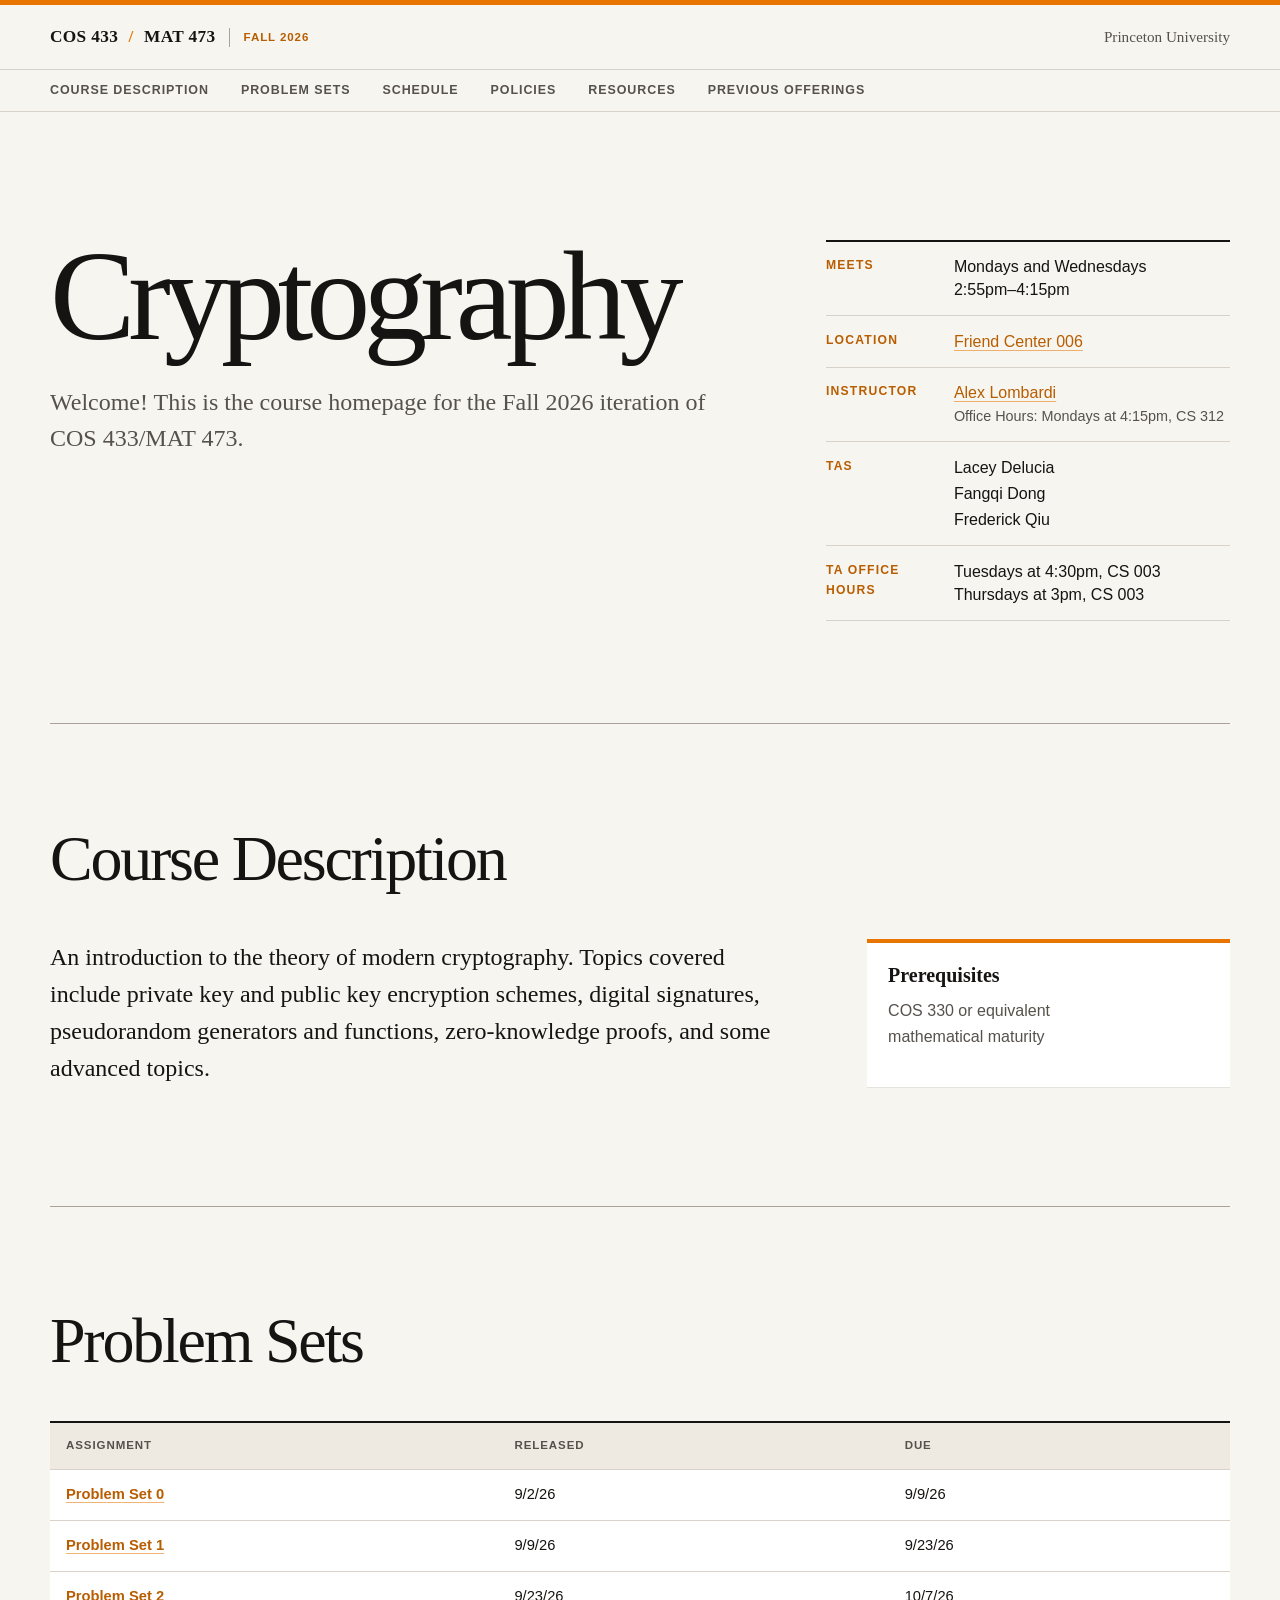
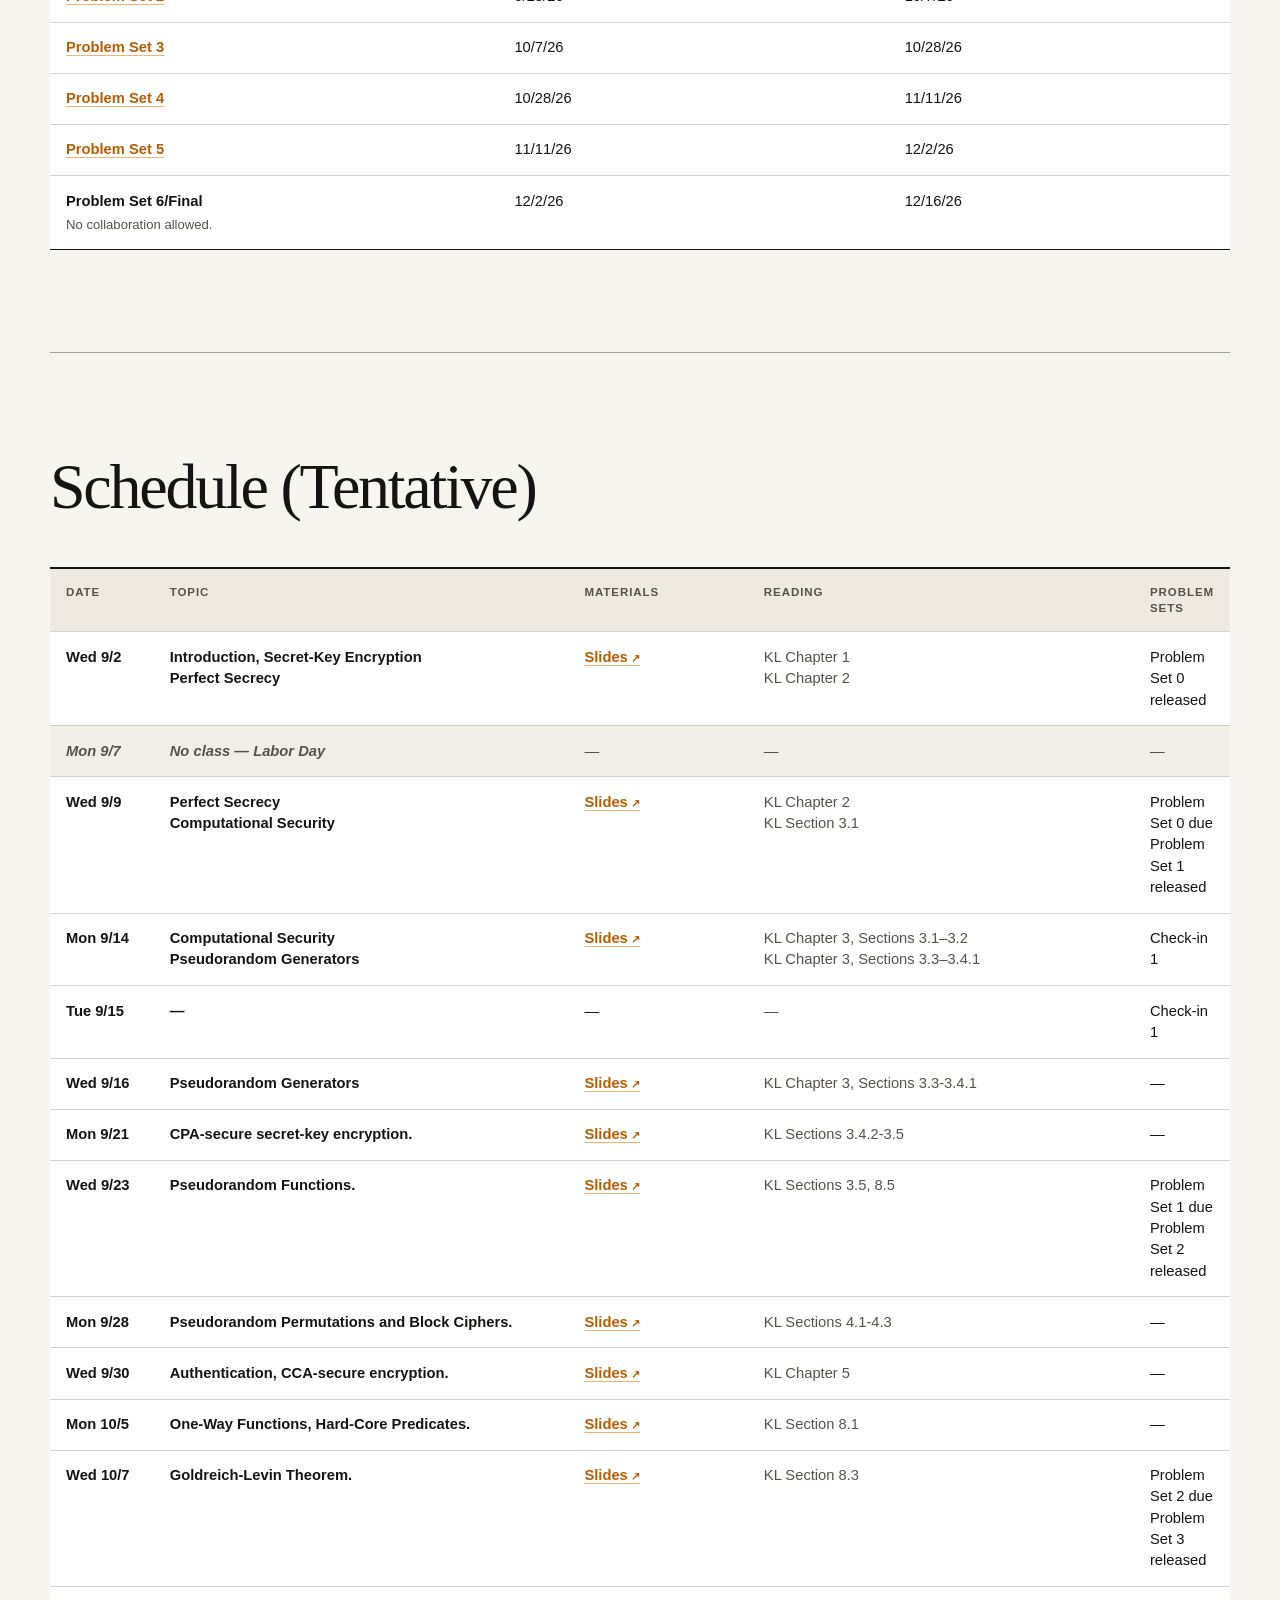
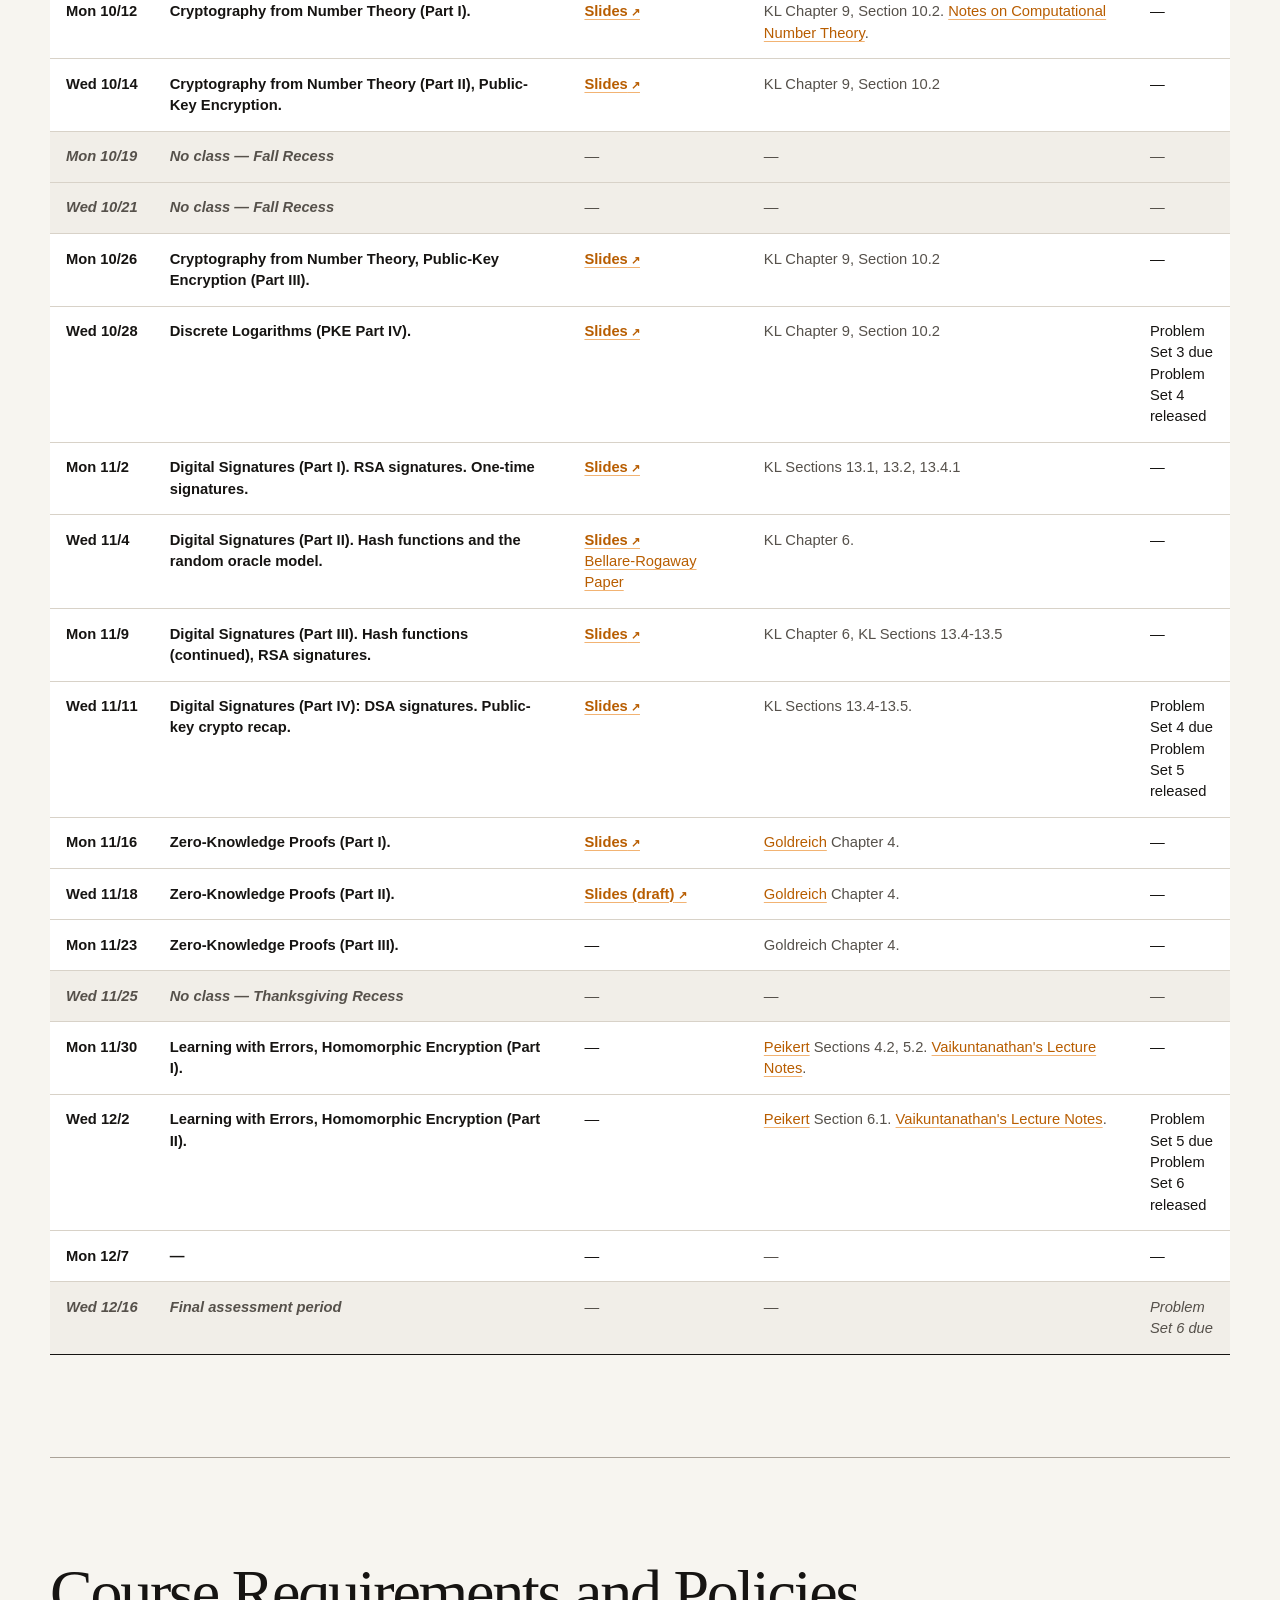
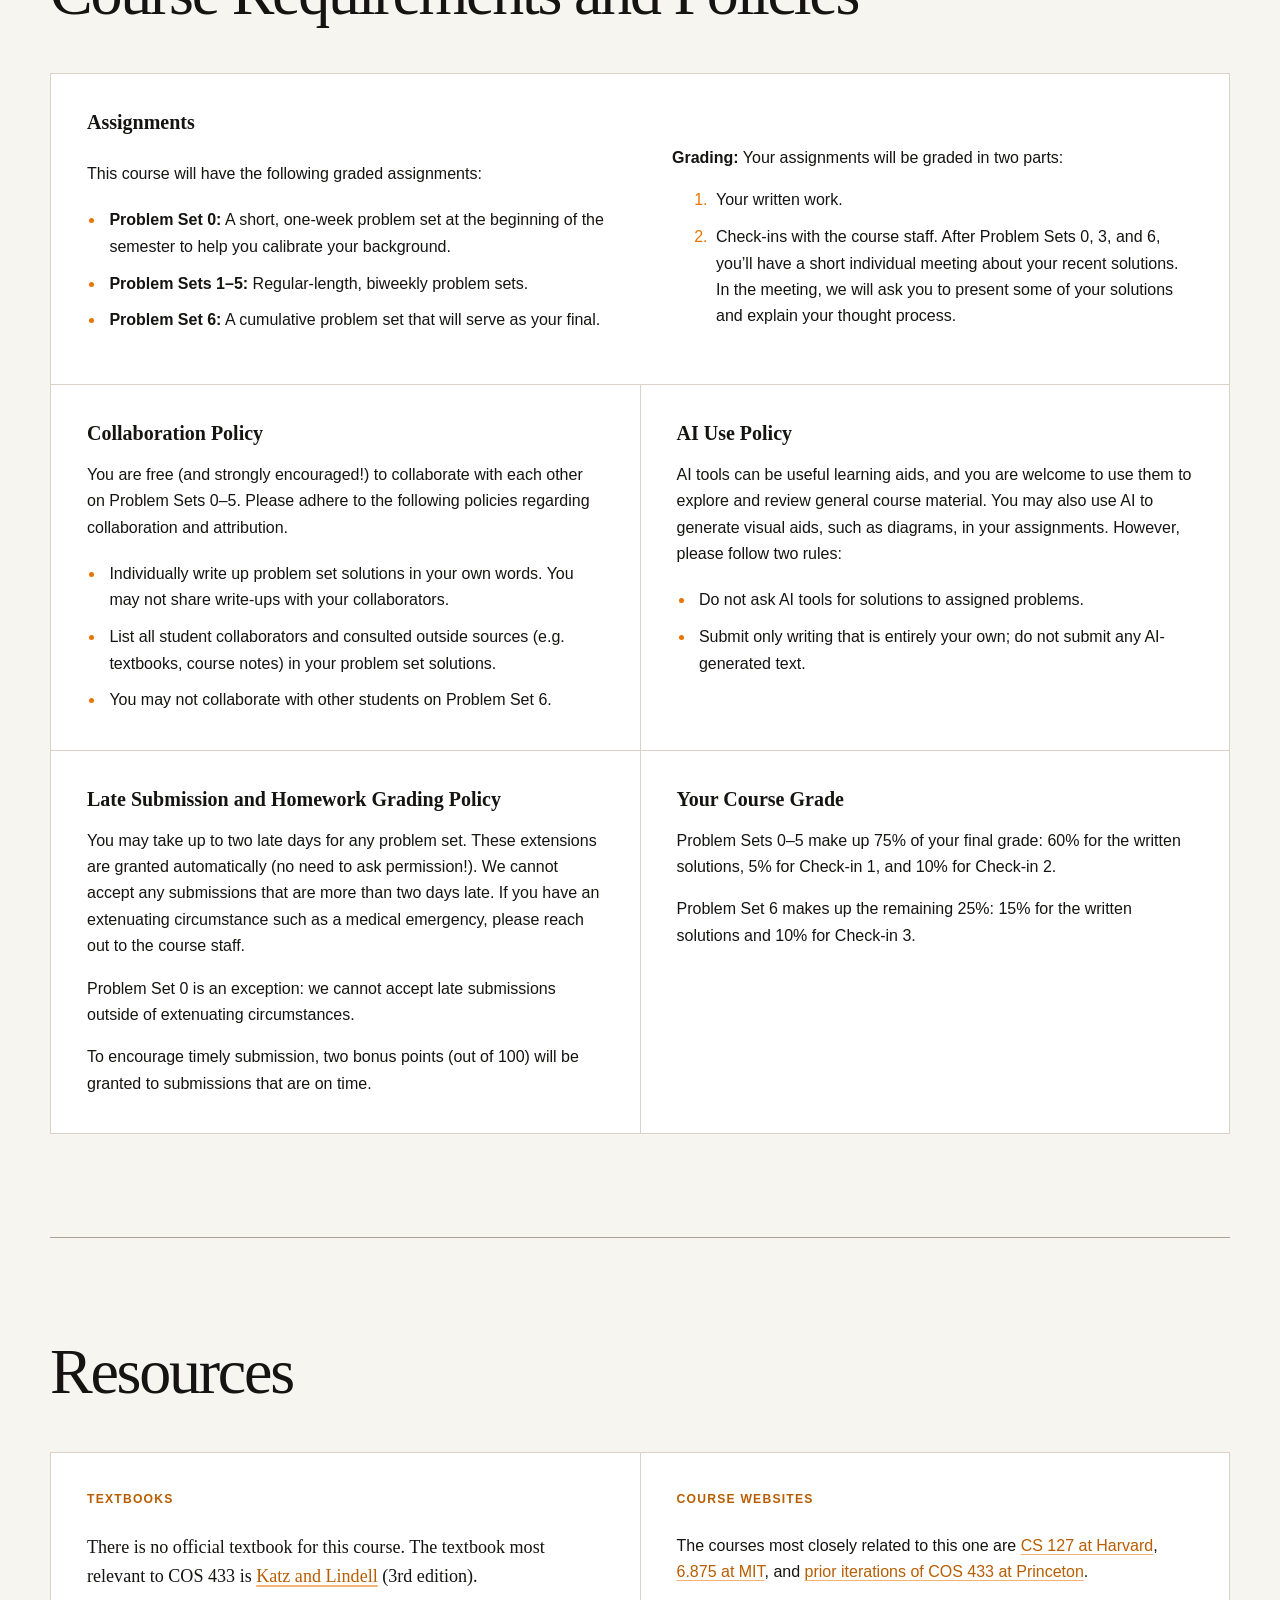
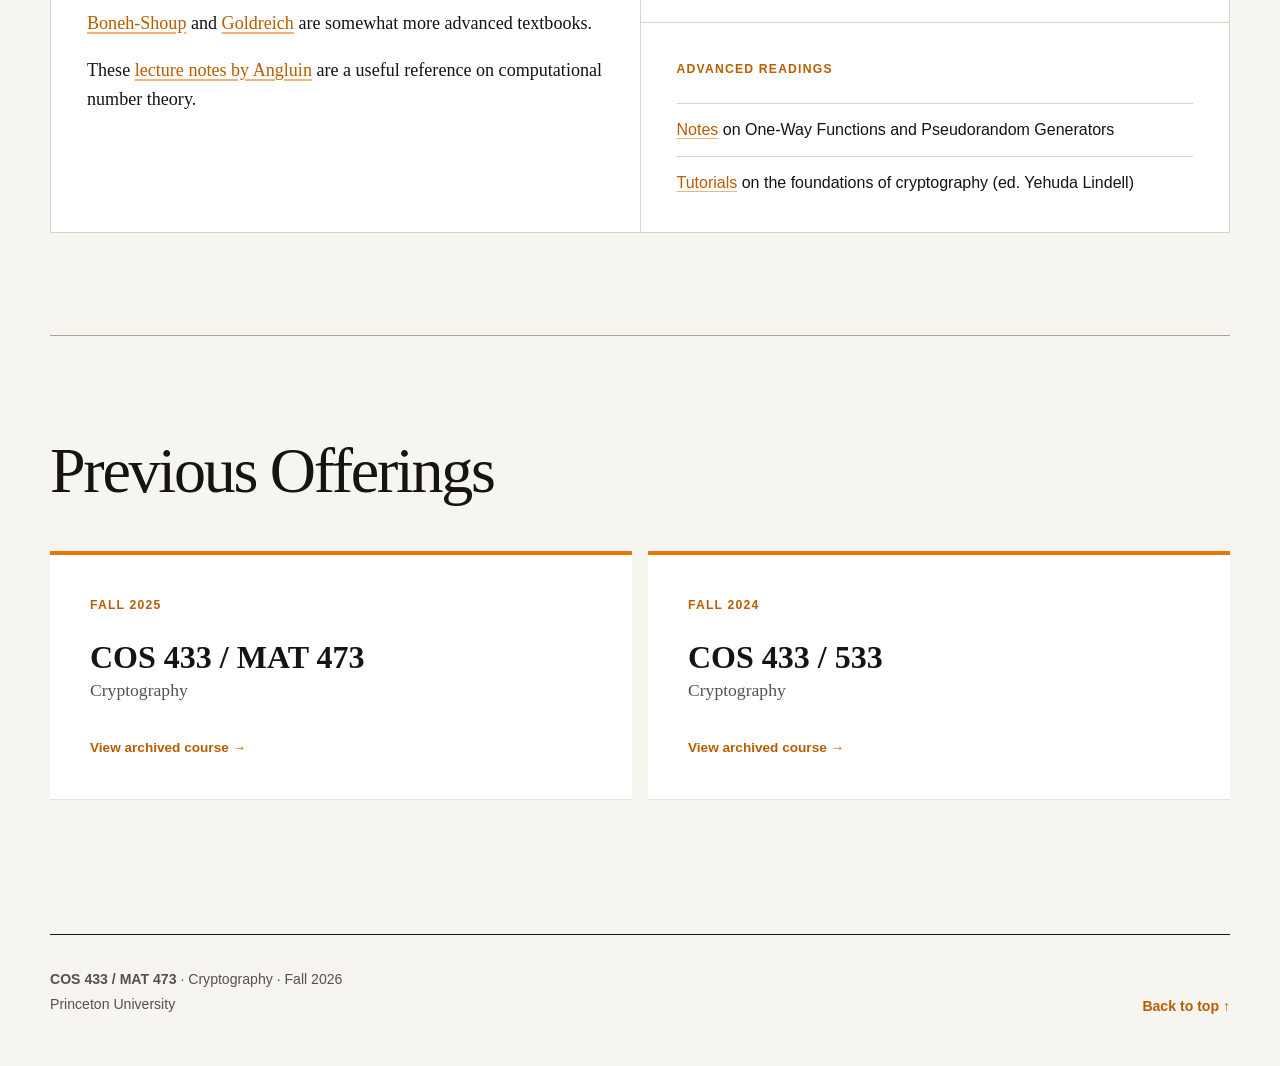
==== commit 0d7f0b0c: "Publish Lecture 19 final and Lecture 20 draft slides" ====
--- a/index.html
+++ b/index.html
@@ -174,8 +174,8 @@
               <tr><th scope="row"><time datetime="2026-11-04">Wed 11/4</time></th><td>Digital Signatures (Part II). Hash functions and the random oracle model.</td><td><a class="material-link published-slide" href="slides/fall-2026/L16-final.pdf">Slides</a><br><a href="https://cseweb.ucsd.edu/~mihir/papers/ro.pdf">Bellare-Rogaway Paper</a></td><td>KL Chapter 6.</td><td>—</td></tr>
               <tr><th scope="row"><time datetime="2026-11-09">Mon 11/9</time></th><td>Digital Signatures (Part III). Hash functions (continued), RSA signatures.</td><td><a class="material-link published-slide" href="slides/fall-2026/L17-final.pdf">Slides</a></td><td>KL Chapter 6, KL Sections 13.4-13.5</td><td>—</td></tr>
               <tr><th scope="row"><time datetime="2026-11-11">Wed 11/11</time></th><td>Digital Signatures (Part IV): DSA signatures. Public-key crypto recap.</td><td><a class="material-link published-slide" href="slides/fall-2026/L18-final.pdf">Slides</a></td><td>KL Sections 13.4-13.5.</td><td>Problem Set 4 due<br>Problem Set 5 released</td></tr>
-              <tr><th scope="row"><time datetime="2026-11-16">Mon 11/16</time></th><td>Zero-Knowledge Proofs (Part I).</td><td><a class="material-link" href="slides/fall-2026/L19-draft.pdf">(draft)</a></td><td><a href="https://www.wisdom.weizmann.ac.il/~oded/foc-drafts.html">Goldreich</a> Chapter 4.</td><td>—</td></tr>
-              <tr><th scope="row"><time datetime="2026-11-18">Wed 11/18</time></th><td>Zero-Knowledge Proofs (Part II).</td><td><a class="material-link" href="slides/fall-2026/L20-final.pdf">(draft)</a></td><td><a href="https://www.wisdom.weizmann.ac.il/~oded/foc-drafts.html">Goldreich</a> Chapter 4.</td><td>—</td></tr>
+              <tr><th scope="row"><time datetime="2026-11-16">Mon 11/16</time></th><td>Zero-Knowledge Proofs (Part I).</td><td><a class="material-link published-slide" href="slides/fall-2026/L19-final.pdf">Slides</a></td><td><a href="https://www.wisdom.weizmann.ac.il/~oded/foc-drafts.html">Goldreich</a> Chapter 4.</td><td>—</td></tr>
+              <tr><th scope="row"><time datetime="2026-11-18">Wed 11/18</time></th><td>Zero-Knowledge Proofs (Part II).</td><td><a class="material-link" href="slides/fall-2026/L20-draft.pdf">(draft)</a></td><td><a href="https://www.wisdom.weizmann.ac.il/~oded/foc-drafts.html">Goldreich</a> Chapter 4.</td><td>—</td></tr>
               <tr><th scope="row"><time datetime="2026-11-23">Mon 11/23</time></th><td>Zero-Knowledge Proofs (Part III).</td><td><a class="material-link" href="slides/fall-2026/L21-final.pdf">(draft)</a></td><td>Goldreich Chapter 4.</td><td>—</td></tr>
               <tr class="no-class"><th scope="row"><time datetime="2026-11-25">Wed 11/25</time></th><td>No class — Thanksgiving Recess</td><td>—</td><td>—</td><td>—</td></tr>
               <tr><th scope="row"><time datetime="2026-11-30">Mon 11/30</time></th><td>Learning with Errors, Homomorphic Encryption (Part I).</td><td>—</td><td><a href="https://eprint.iacr.org/2015/939.pdf">Peikert</a> Sections 4.2, 5.2. <a href="https://advancedcrypto.github.io/Lecture1.pdf">Vaikuntanathan's Lecture Notes</a>.</td><td>—</td></tr>
--- a/style.css
+++ b/style.css
@@ -548,11 +548,11 @@
   content: none;
 }
 
-.hide-unreleased-slides .material-link[href^="slides/fall-2026/"]:not([href$="L01-final.pdf"]):not([href$="L02-final.pdf"]):not([href$="L03-final.pdf"]):not([href$="L04-final.pdf"]):not([href$="L05-final.pdf"]):not([href$="L06-final.pdf"]):not([href$="L07-final.pdf"]):not([href$="L08-final.pdf"]):not([href$="L09-final.pdf"]):not([href$="L10-final.pdf"]):not([href$="L11-final.pdf"]):not([href$="L12-final.pdf"]):not([href$="L13-final.pdf"]):not([href$="L14-final.pdf"]):not([href$="L15-final.pdf"]):not([href$="L16-final.pdf"]):not([href$="L17-final.pdf"]):not([href$="L18-final.pdf"]):not([href$="L19-draft.pdf"]) {
+.hide-unreleased-slides .material-link[href^="slides/fall-2026/"]:not([href$="L01-final.pdf"]):not([href$="L02-final.pdf"]):not([href$="L03-final.pdf"]):not([href$="L04-final.pdf"]):not([href$="L05-final.pdf"]):not([href$="L06-final.pdf"]):not([href$="L07-final.pdf"]):not([href$="L08-final.pdf"]):not([href$="L09-final.pdf"]):not([href$="L10-final.pdf"]):not([href$="L11-final.pdf"]):not([href$="L12-final.pdf"]):not([href$="L13-final.pdf"]):not([href$="L14-final.pdf"]):not([href$="L15-final.pdf"]):not([href$="L16-final.pdf"]):not([href$="L17-final.pdf"]):not([href$="L18-final.pdf"]):not([href$="L19-final.pdf"]):not([href$="L20-draft.pdf"]) {
   display: none;
 }
 
-.hide-unreleased-slides td:has(> .material-link[href^="slides/fall-2026/"]:not([href$="L01-final.pdf"]):not([href$="L02-final.pdf"]):not([href$="L03-final.pdf"]):not([href$="L04-final.pdf"]):not([href$="L05-final.pdf"]):not([href$="L06-final.pdf"]):not([href$="L07-final.pdf"]):not([href$="L08-final.pdf"]):not([href$="L09-final.pdf"]):not([href$="L10-final.pdf"]):not([href$="L11-final.pdf"]):not([href$="L12-final.pdf"]):not([href$="L13-final.pdf"]):not([href$="L14-final.pdf"]):not([href$="L15-final.pdf"]):not([href$="L16-final.pdf"]):not([href$="L17-final.pdf"]):not([href$="L18-final.pdf"]):not([href$="L19-draft.pdf"]))::after {
+.hide-unreleased-slides td:has(> .material-link[href^="slides/fall-2026/"]:not([href$="L01-final.pdf"]):not([href$="L02-final.pdf"]):not([href$="L03-final.pdf"]):not([href$="L04-final.pdf"]):not([href$="L05-final.pdf"]):not([href$="L06-final.pdf"]):not([href$="L07-final.pdf"]):not([href$="L08-final.pdf"]):not([href$="L09-final.pdf"]):not([href$="L10-final.pdf"]):not([href$="L11-final.pdf"]):not([href$="L12-final.pdf"]):not([href$="L13-final.pdf"]):not([href$="L14-final.pdf"]):not([href$="L15-final.pdf"]):not([href$="L16-final.pdf"]):not([href$="L17-final.pdf"]):not([href$="L18-final.pdf"]):not([href$="L19-final.pdf"]):not([href$="L20-draft.pdf"]))::after {
   content: "—";
 }
 
